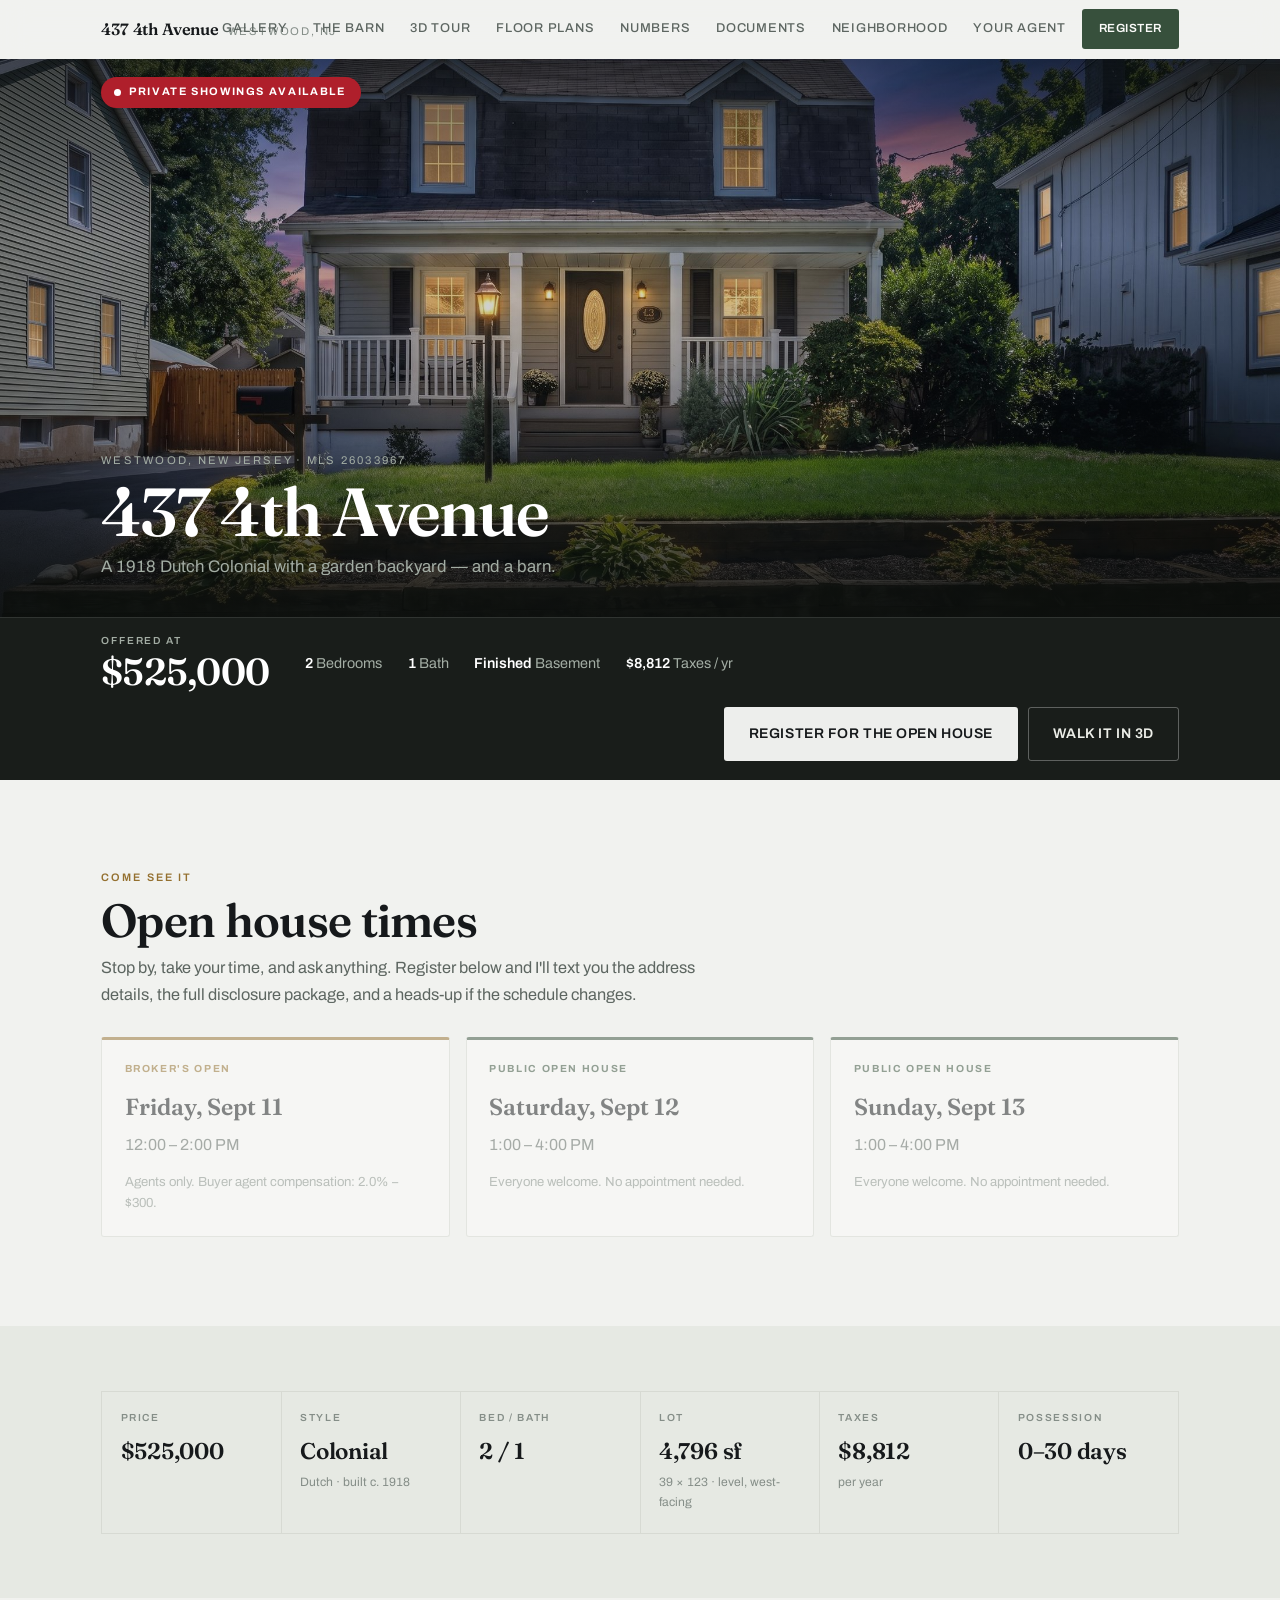
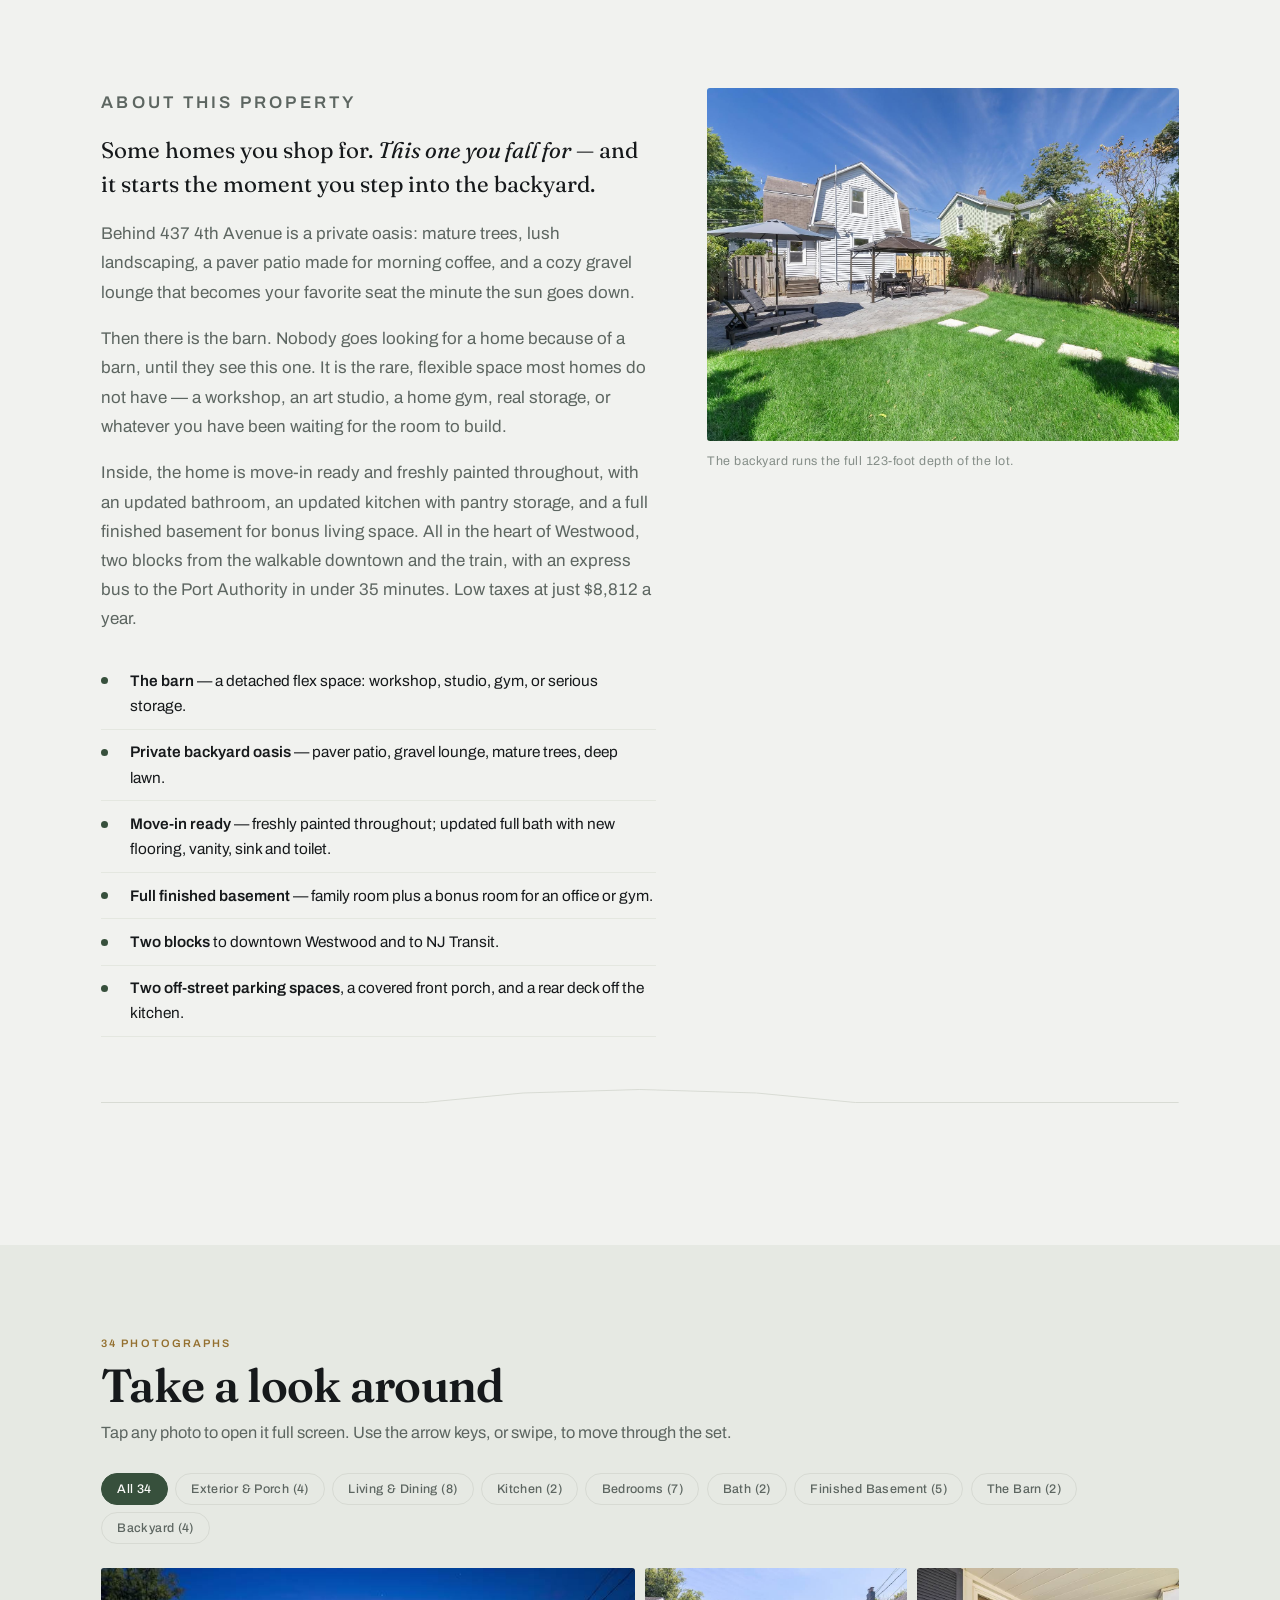
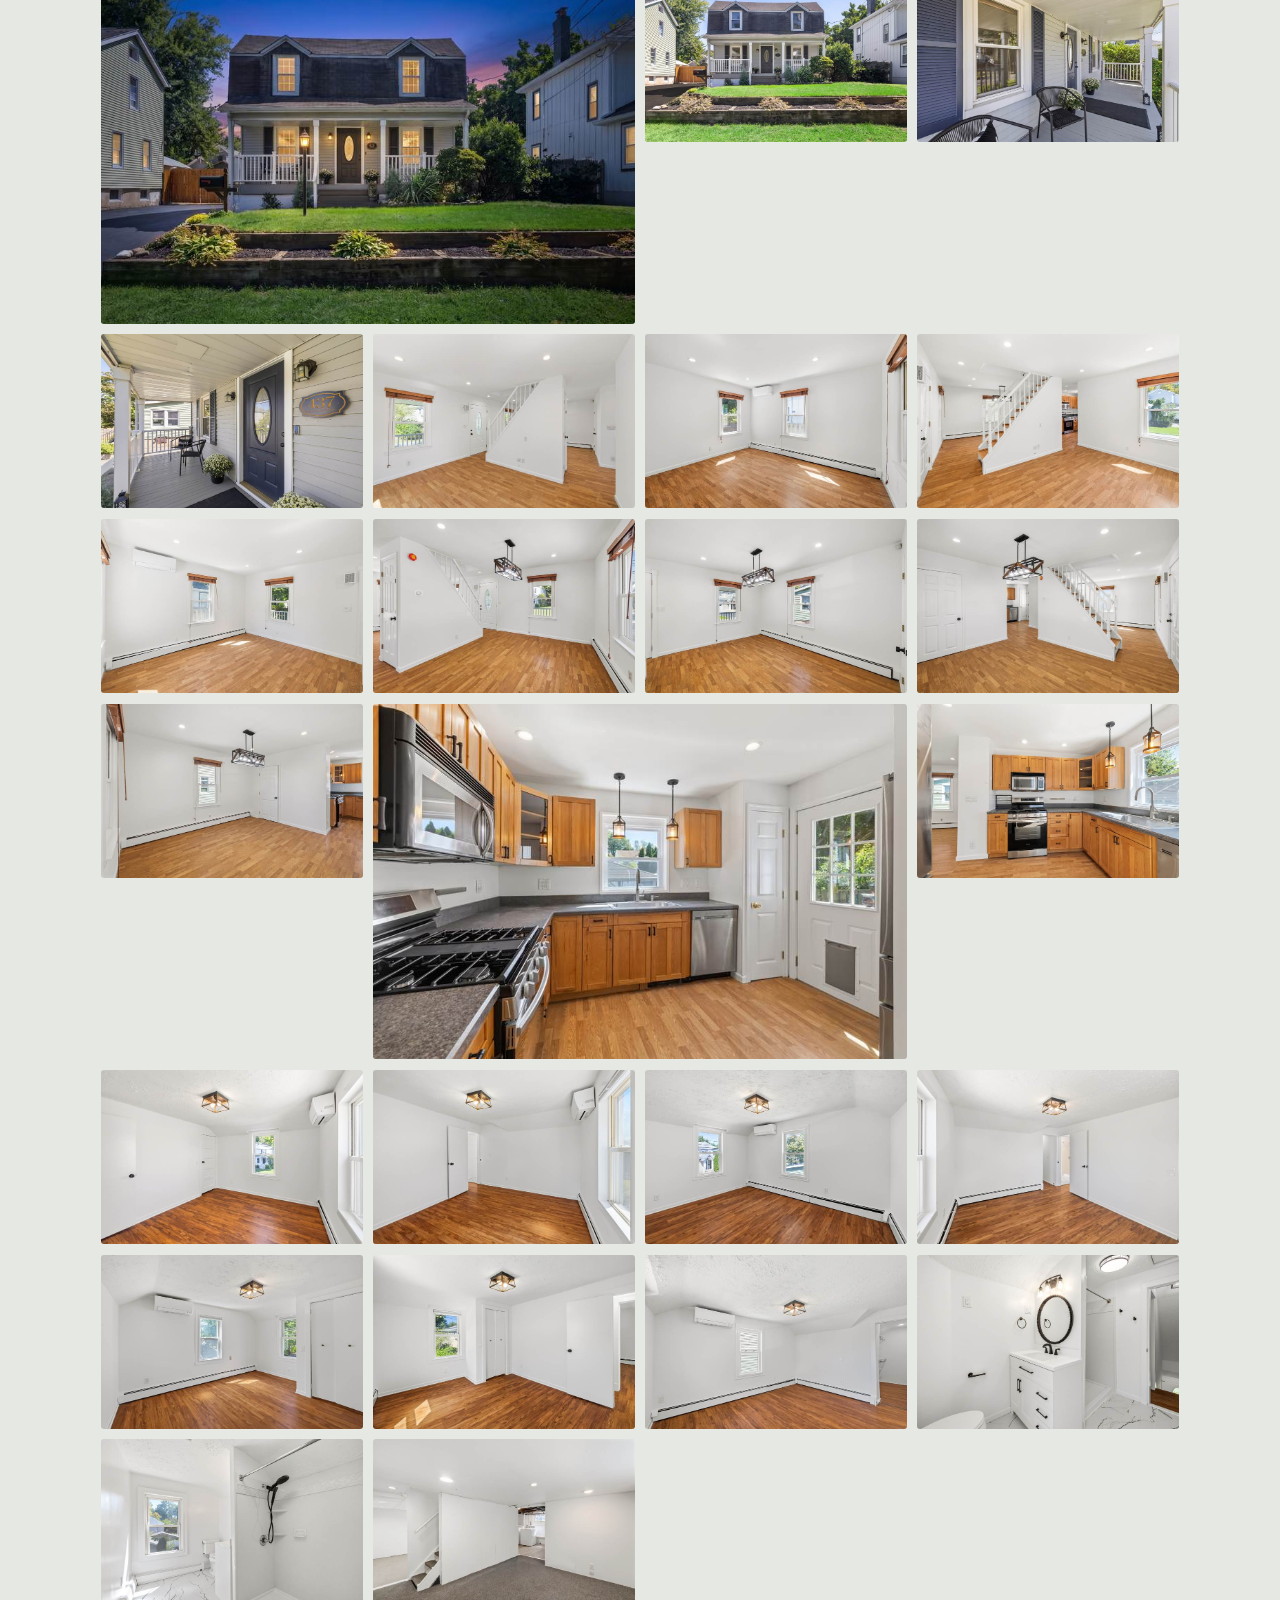
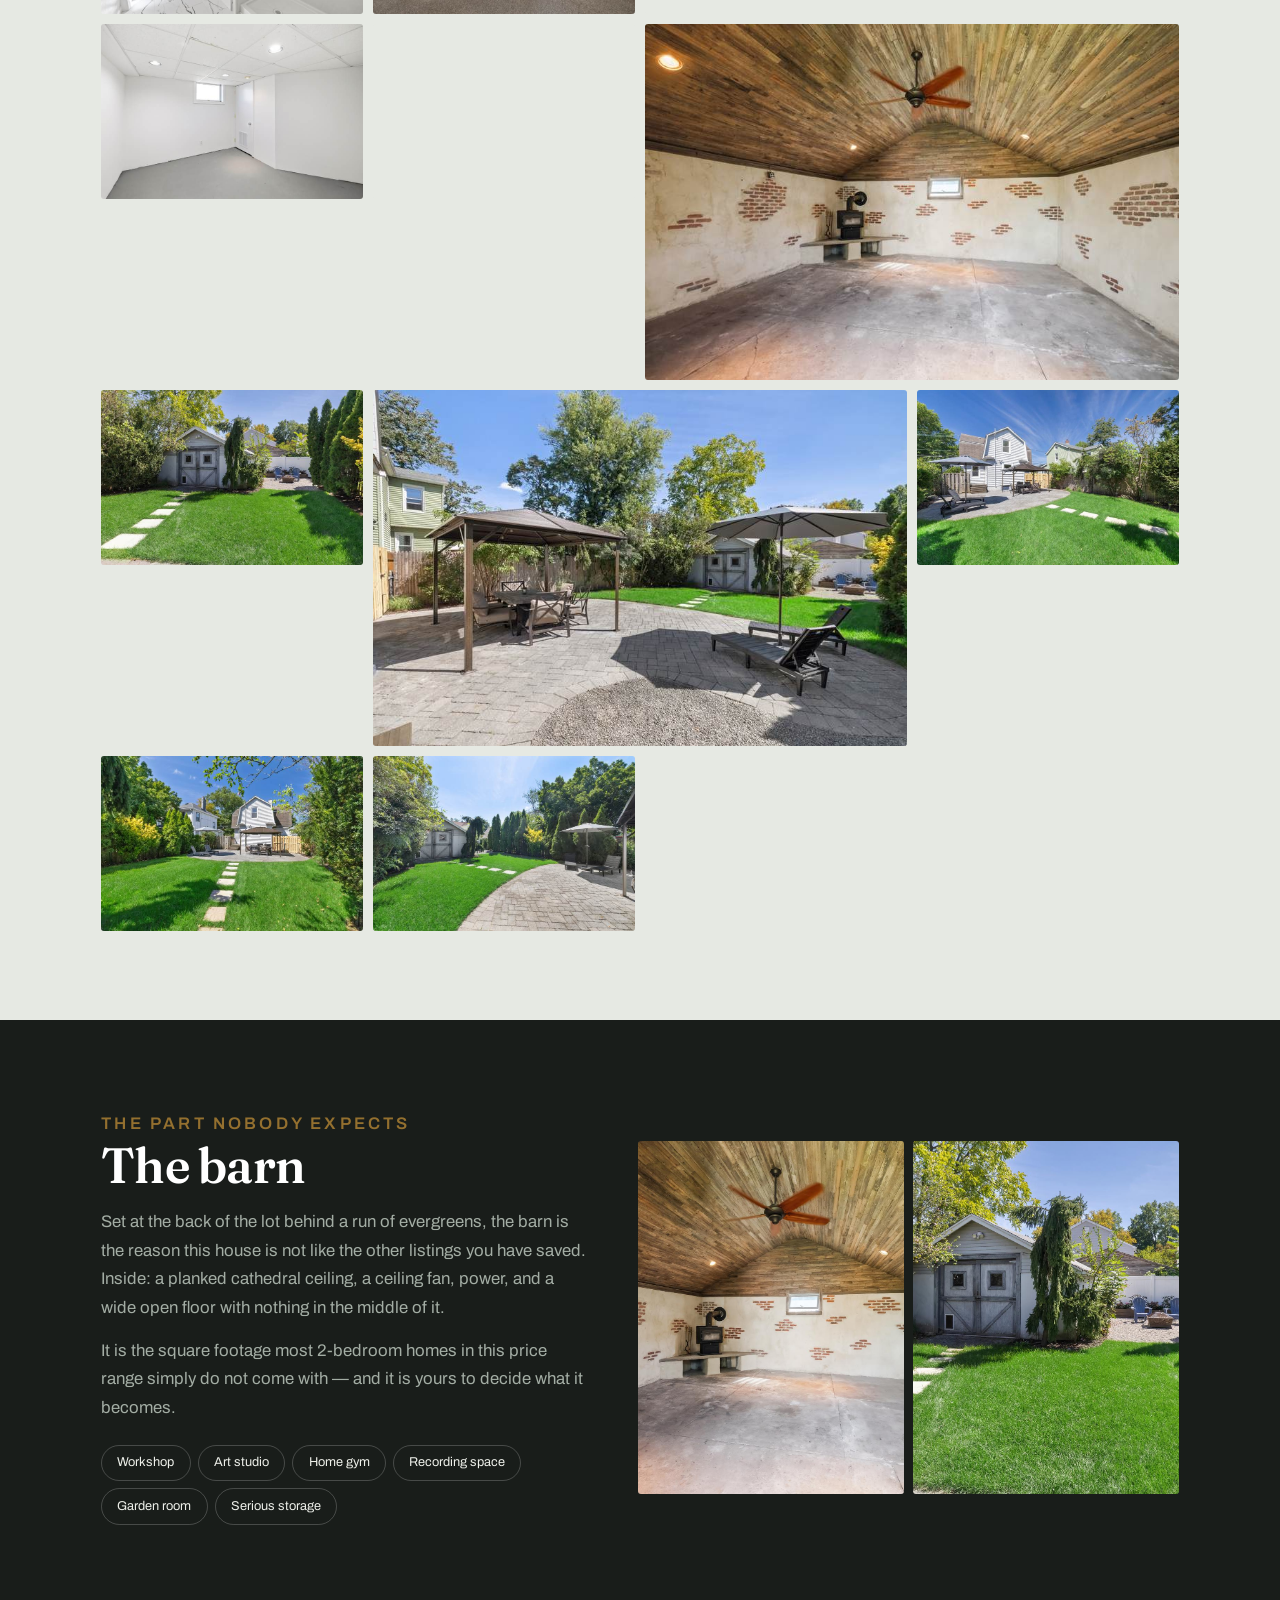
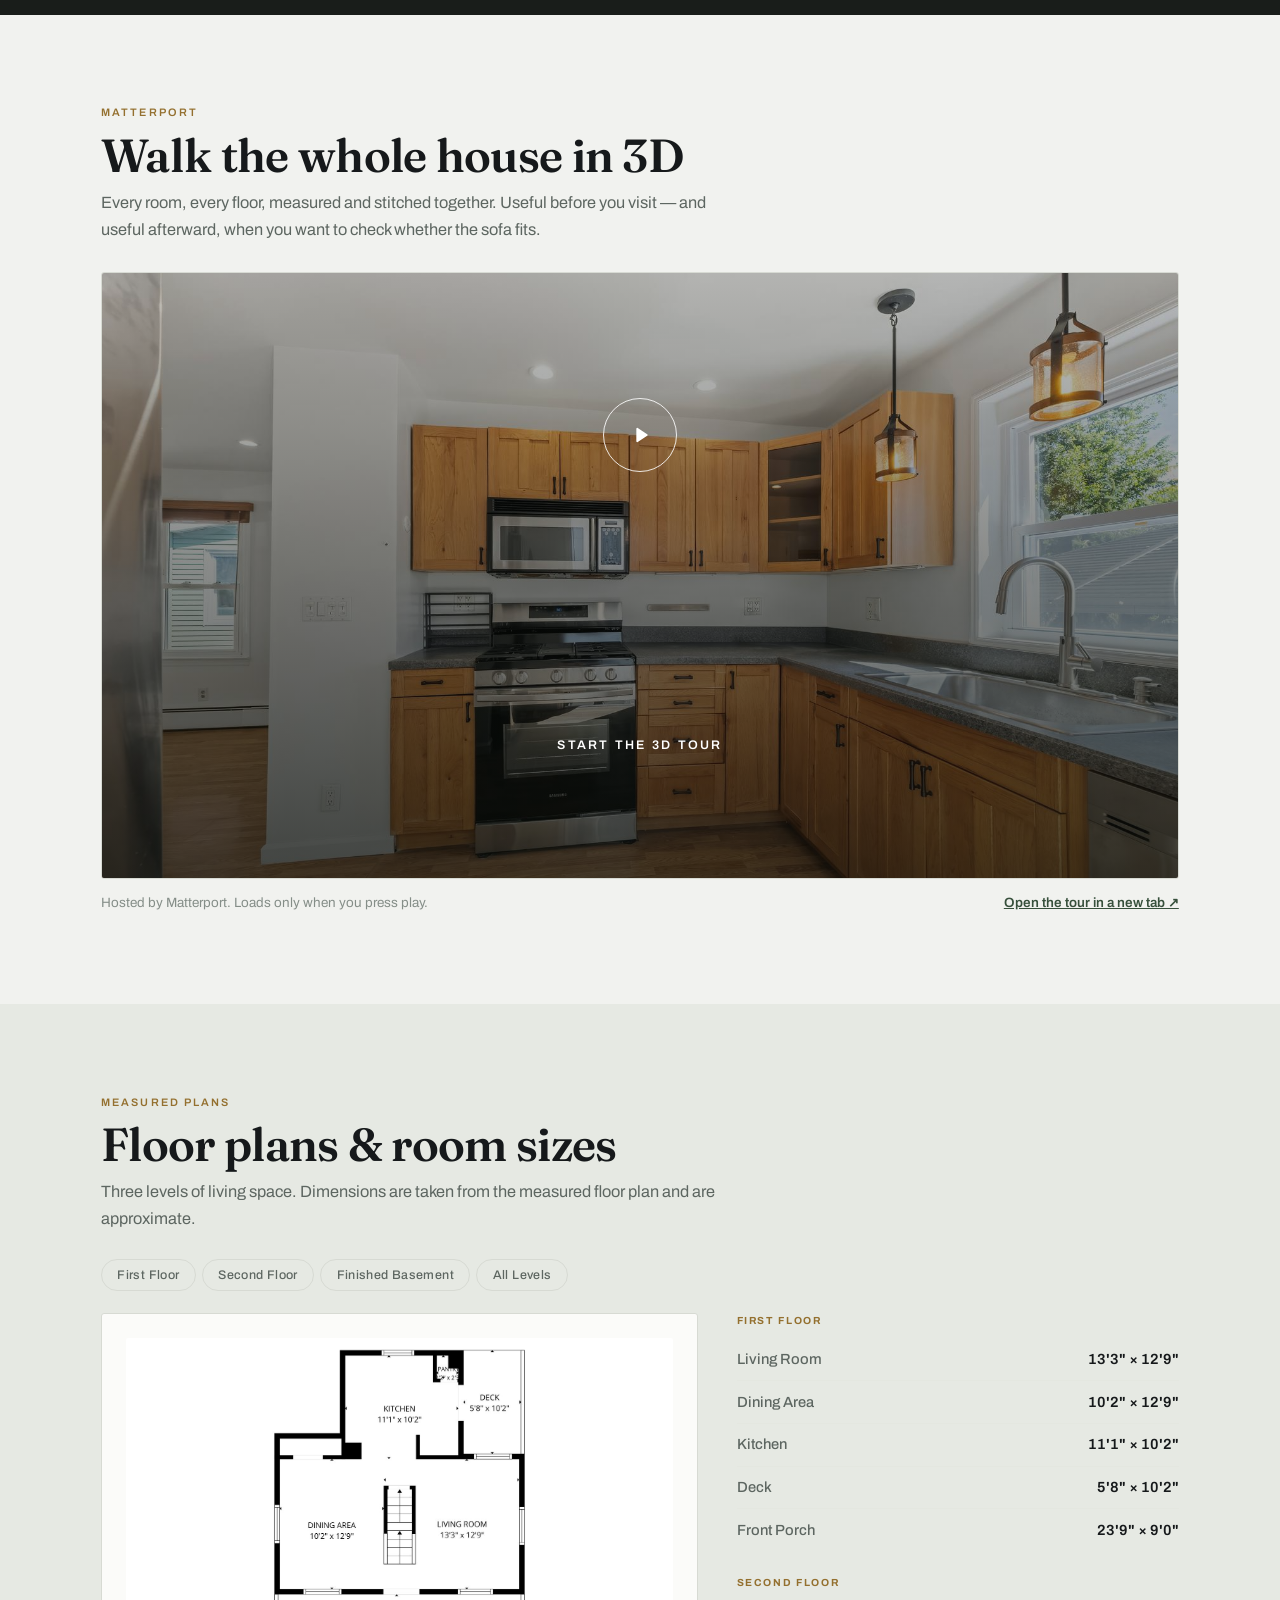
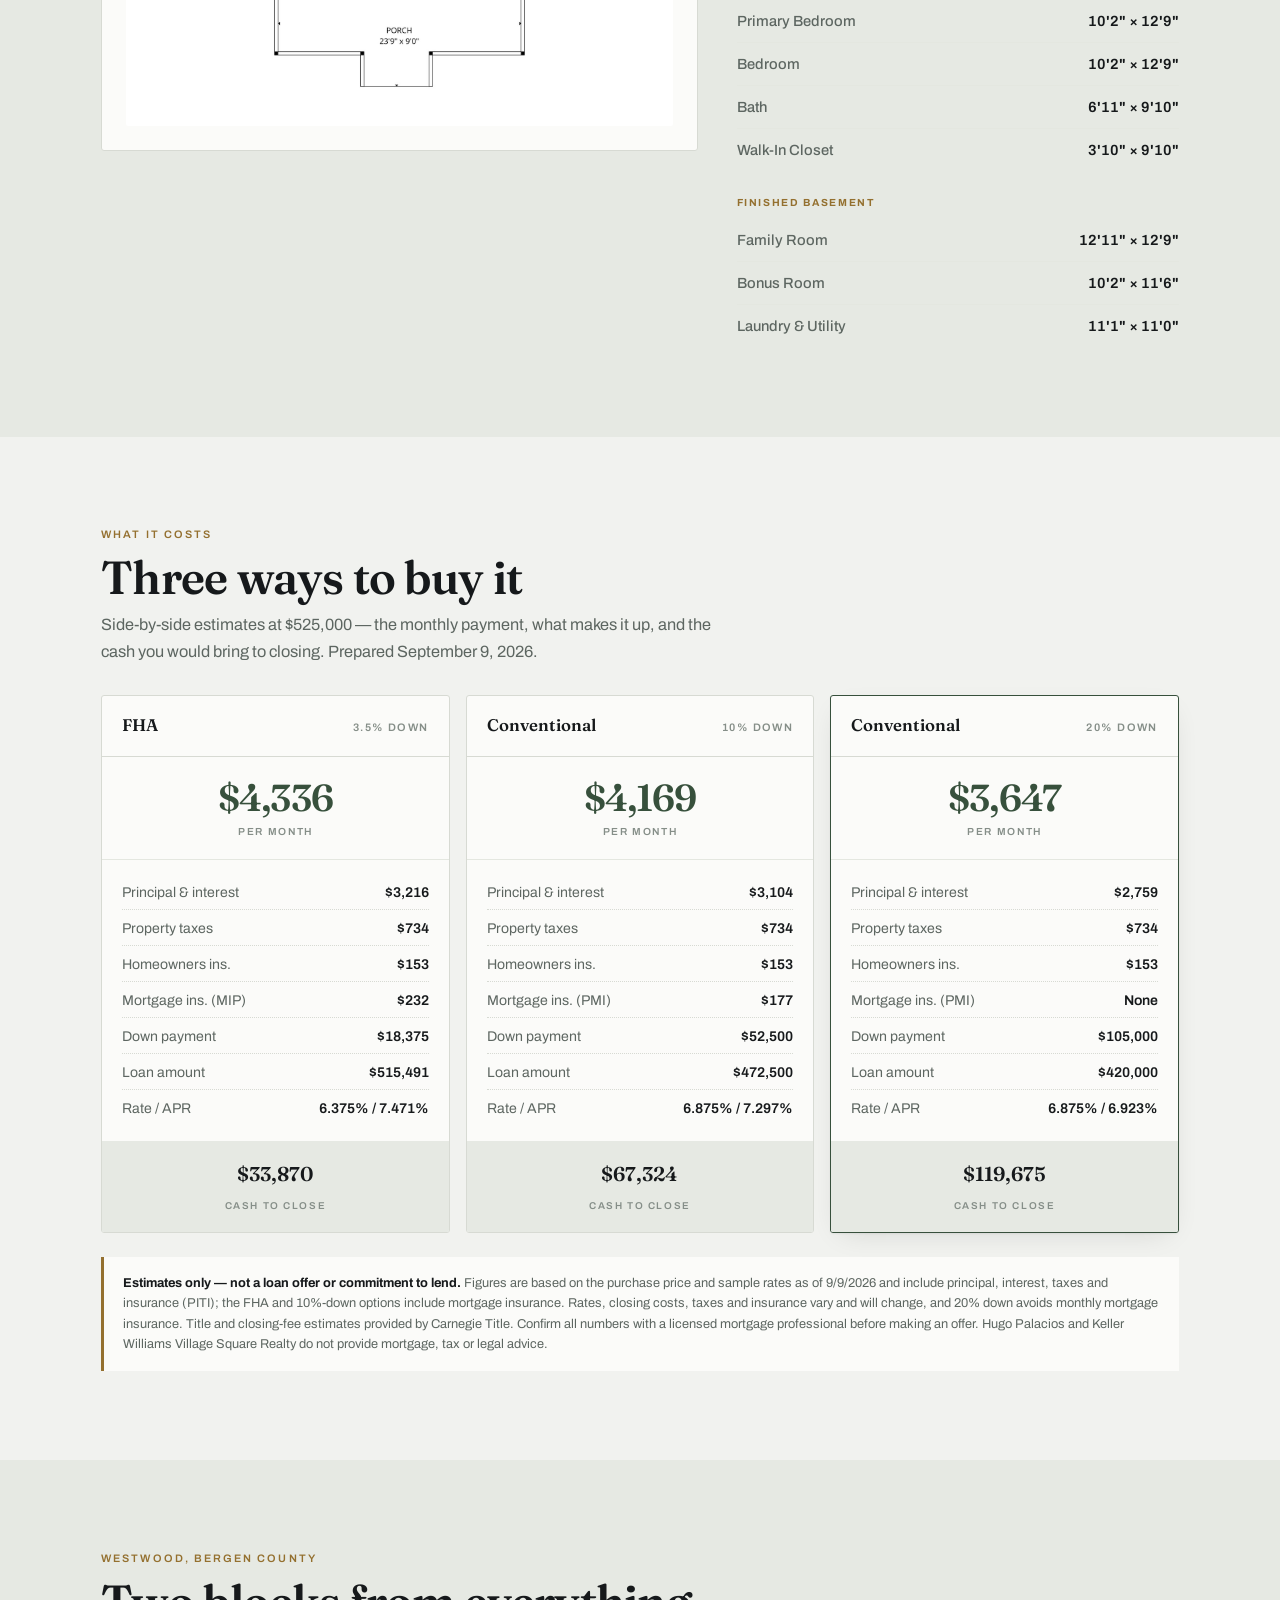
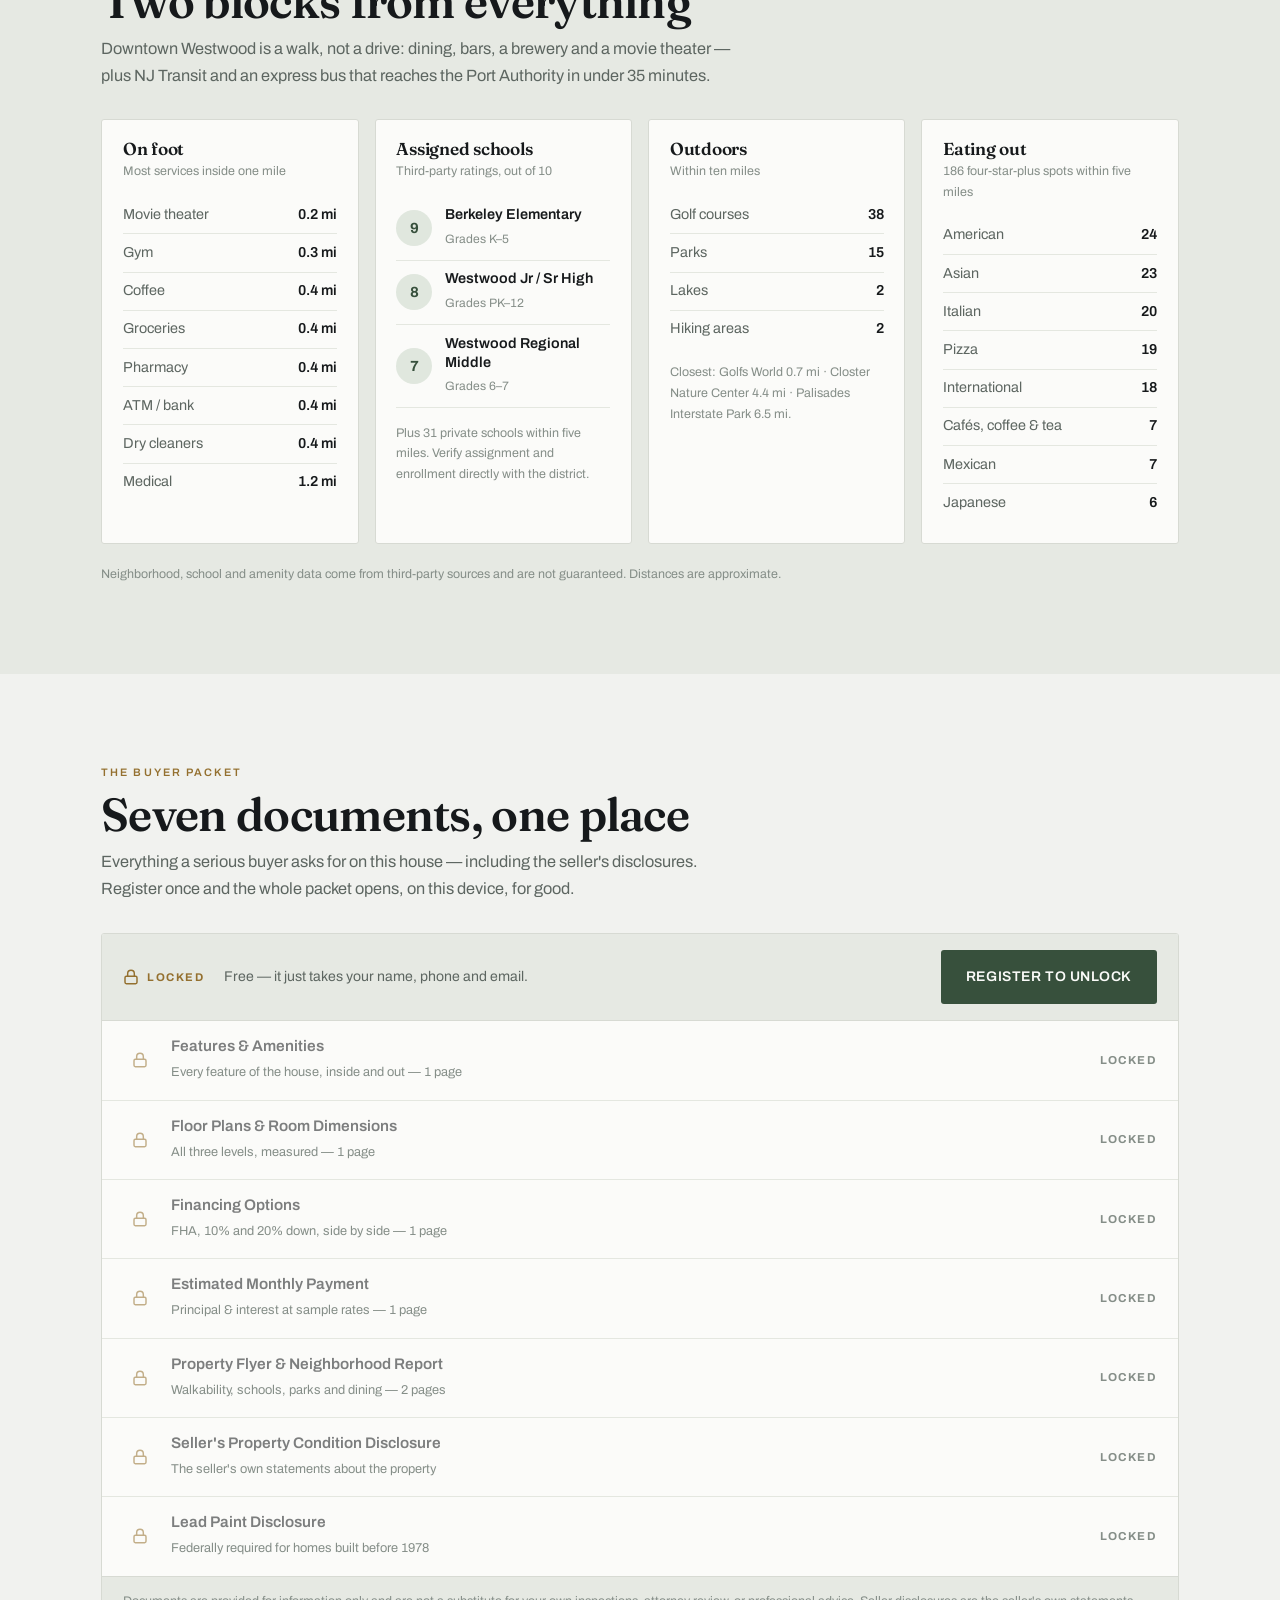
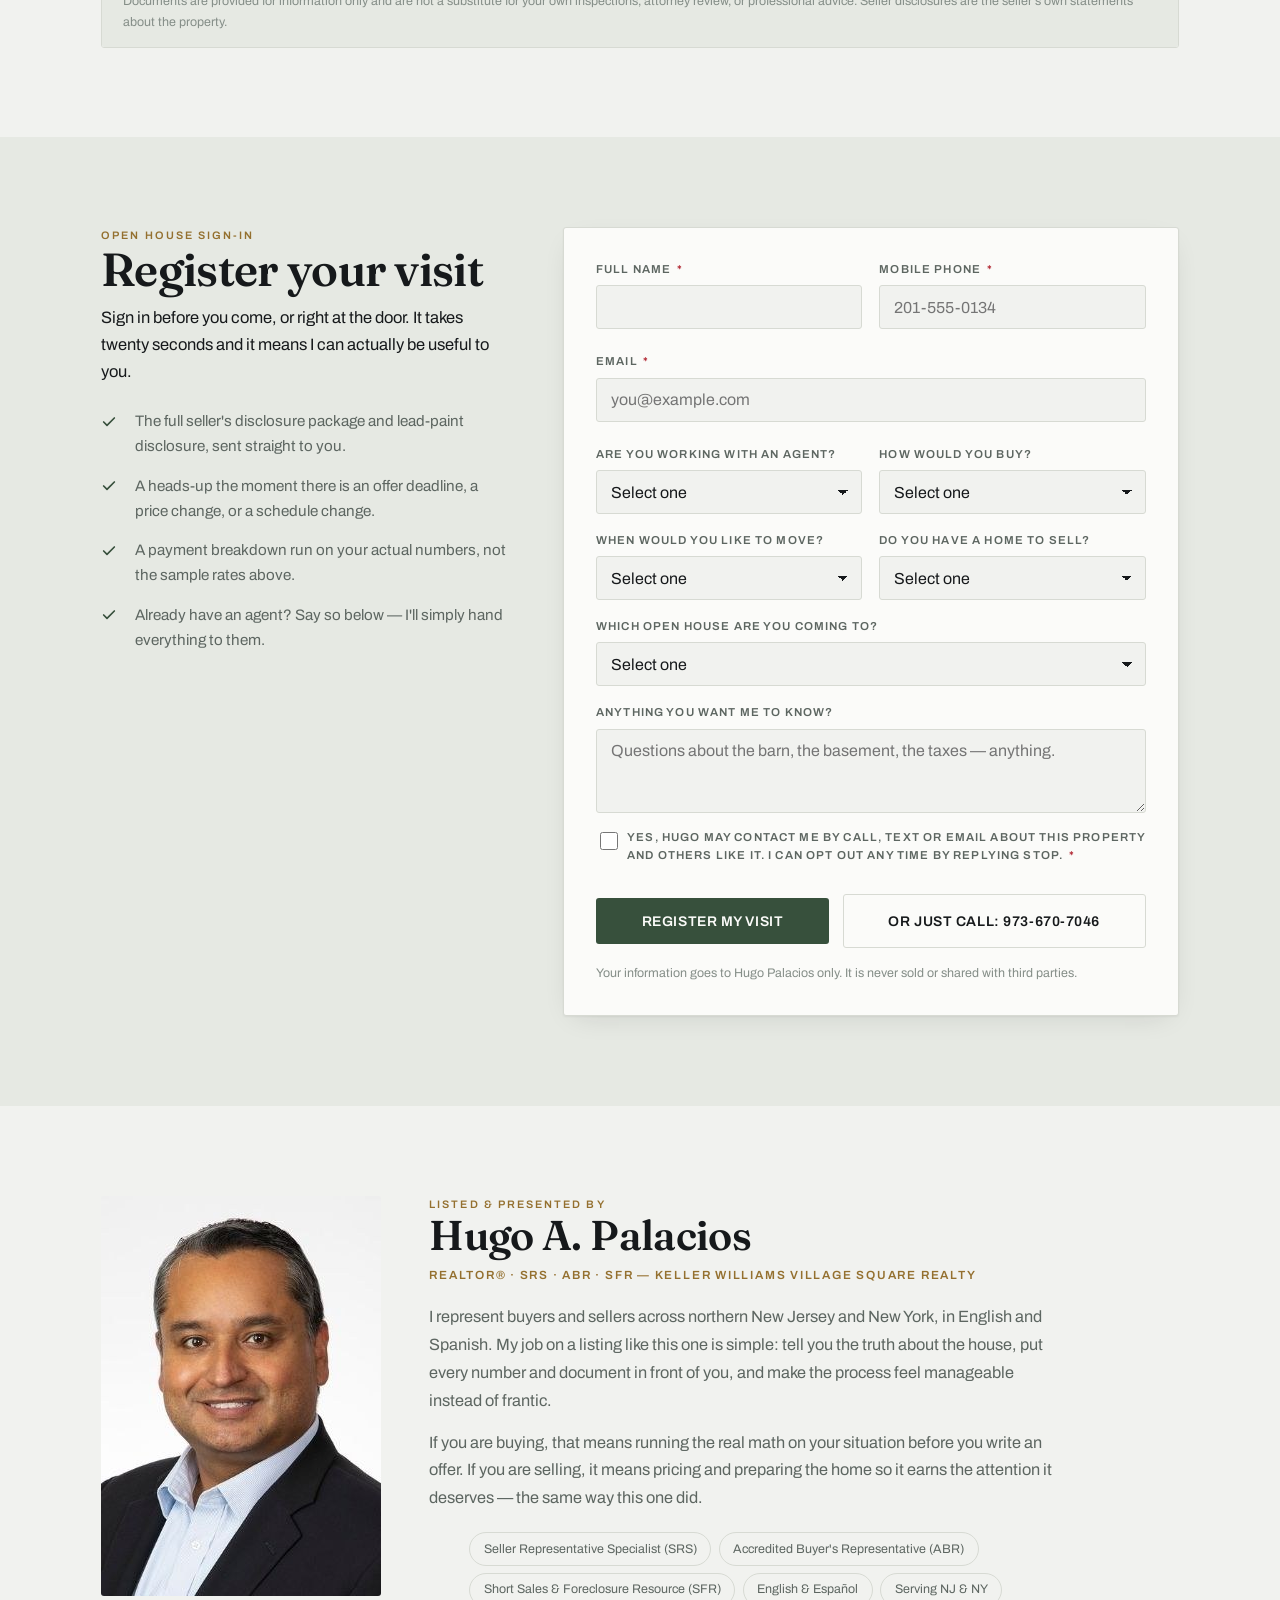
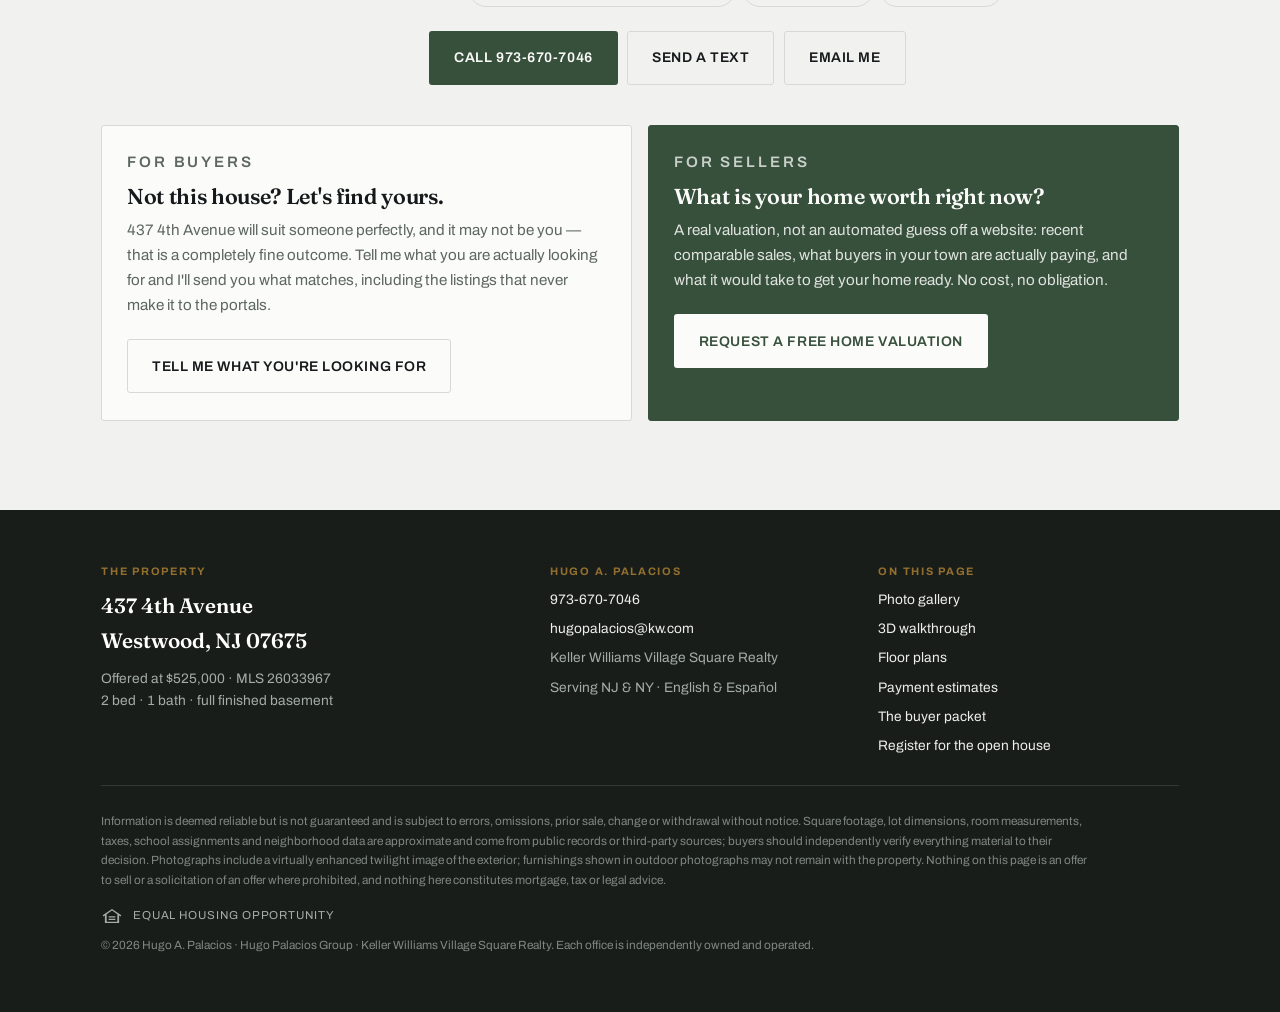
==== index.html @ 3e1a885c "437 4th Avenue, Westwood NJ — open house property site Static property site with a gated buyer packe" ====
<!doctype html>
<html lang="en">
<head>
<meta charset="utf-8">
<meta name="viewport" content="width=device-width, initial-scale=1">
<title>The Barn on 4th</title>
<meta name="description" content="437 4th Avenue, Westwood, New Jersey. A move-in-ready 1918 Dutch Colonial with a private garden backyard and a rare detached barn, two blocks from downtown and the train. Offered at $525,000. Open house Sat 9/12 &amp; Sun 9/13, 1–4 PM.">
<meta property="og:title" content="437 4th Avenue · Westwood, NJ">
<meta property="og:description" content="A 1918 Dutch Colonial with a private garden backyard and a rare detached barn. $525,000. Open house Saturday &amp; Sunday, 1–4 PM.">
<meta property="og:type" content="website">
<meta property="og:image" content="img/hero.jpg">
<meta name="theme-color" content="#191D1A">
<link rel="preconnect" href="https://fonts.googleapis.com">
<link rel="preconnect" href="https://fonts.gstatic.com" crossorigin>
<link rel="stylesheet" href="https://fonts.googleapis.com/css2?family=Archivo:wght@400;500;600;700&family=Fraunces:ital,opsz,wght@0,9..144,400;0,9..144,600;0,9..144,700;1,9..144,400&display=swap">
<link rel="stylesheet" href="styles.css">
</head>
<body>

<!-- ===================================================== top bar ===== -->
<header class="topbar" id="topbar">
  <div class="wrap topbar-inner">
    <a class="brandmark" href="#top">
      <b>437 4th Avenue</b>
      <span>Westwood, NJ</span>
    </a>
    <nav class="navlinks" aria-label="Sections">
      <a href="#gallery">Gallery</a>
      <a href="#barn">The&nbsp;Barn</a>
      <a href="#tour">3D&nbsp;Tour</a>
      <a href="#plans">Floor&nbsp;Plans</a>
      <a href="#numbers">Numbers</a>
      <a href="#documents">Documents</a>
      <a href="#neighborhood">Neighborhood</a>
      <a href="#hugo">Your&nbsp;Agent</a>
    </nav>
    <a class="btn btn-primary" href="#register">Register</a>
  </div>
</header>

<!-- ======================================================== hero ===== -->
<section class="hero" id="top">
  <div class="hero-media">
    <img src="img/hero.jpg" alt="437 4th Avenue at dusk: a white Dutch Colonial with a charcoal gambrel roof, lit windows and a covered front porch." fetchpriority="high" width="2200" height="1467">
    <div class="hero-badge">
      <div class="wrap"><span class="pill-live" id="ohPill">Open House This Weekend</span></div>
    </div>
    <div class="hero-copy">
      <div class="wrap">
        <p class="kicker">Westwood, New Jersey · MLS 26033967</p>
        <h1>437 4th Avenue</h1>
        <p class="sub">A 1918 Dutch Colonial with a garden backyard — and a barn.</p>
      </div>
    </div>
  </div>
  <div class="hero-rail">
    <div class="wrap hero-rail-inner">
      <p class="hero-price"><small>Offered at</small>$525,000</p>
      <div class="hero-facts">
        <span><b>2</b> Bedrooms</span>
        <span><b>1</b> Bath</span>
        <span><b>Finished</b> Basement</span>
        <span><b>$8,812</b> Taxes / yr</span>
      </div>
      <div class="hero-cta">
        <a class="btn btn-onphoto" href="#register">Register for the Open House</a>
        <a class="btn btn-ghost" style="color:#EDEFE9;border-color:rgba(255,255,255,.3)" href="#tour">Walk it in 3D</a>
      </div>
    </div>
  </div>
</section>

<!-- ================================================= open house ===== -->
<section id="openhouse">
  <div class="wrap">
    <div class="section-head">
      <p class="eyebrow">Come see it</p>
      <h2>Open house times</h2>
      <p class="lede">Stop by, take your time, and ask anything. Register below and I'll text you the address details, the full disclosure package, and a heads-up if the schedule changes.</p>
    </div>

    <div class="oh-grid" id="ohGrid">
      <div class="oh-card is-broker" data-end="2026-09-11T14:00:00">
        <span class="tag">Broker's Open</span>
        <span class="day">Friday, Sept 11</span>
        <span class="time">12:00 – 2:00 PM</span>
        <span class="note">Agents only. Buyer agent compensation: 2.0% − $300.</span>
      </div>
      <div class="oh-card" data-end="2026-09-12T16:00:00">
        <span class="tag">Public Open House</span>
        <span class="day">Saturday, Sept 12</span>
        <span class="time">1:00 – 4:00 PM</span>
        <span class="note">Everyone welcome. No appointment needed.</span>
      </div>
      <div class="oh-card" data-end="2026-09-13T16:00:00">
        <span class="tag">Public Open House</span>
        <span class="day">Sunday, Sept 13</span>
        <span class="time">1:00 – 4:00 PM</span>
        <span class="note">Everyone welcome. No appointment needed.</span>
      </div>
    </div>
  </div>
</section>

<!-- ======================================================= stats ===== -->
<section class="band-alt" style="padding-block:0">
  <div class="wrap" style="padding-block:clamp(2rem,4vw,3rem)">
    <dl class="stats">
      <div class="stat"><dt>Price</dt><dd>$525,000</dd></div>
      <div class="stat"><dt>Style</dt><dd>Colonial<small>Dutch · built c. 1918</small></dd></div>
      <div class="stat"><dt>Bed / Bath</dt><dd>2 / 1</dd></div>
      <div class="stat"><dt>Lot</dt><dd>4,796 sf<small>39 × 123 · level, west-facing</small></dd></div>
      <div class="stat"><dt>Taxes</dt><dd>$8,812<small>per year</small></dd></div>
      <div class="stat"><dt>Possession</dt><dd>0–30 days</dd></div>
    </dl>
  </div>
</section>

<!-- ======================================================= story ===== -->
<section id="story">
  <div class="wrap">
    <div class="story">
      <div class="story-copy">
        <p class="eyebrow">About this property</p>
        <p class="lead">Some homes you shop for. <em>This one you fall for</em> — and it starts the moment you step into the backyard.</p>
        <p>Behind 437 4th Avenue is a private oasis: mature trees, lush landscaping, a paver patio made for morning coffee, and a cozy gravel lounge that becomes your favorite seat the minute the sun goes down.</p>
        <p>Then there is the barn. Nobody goes looking for a home because of a barn, until they see this one. It is the rare, flexible space most homes do not have — a workshop, an art studio, a home gym, real storage, or whatever you have been waiting for the room to build.</p>
        <p>Inside, the home is move-in ready and freshly painted throughout, with an updated bathroom, an updated kitchen with pantry storage, and a full finished basement for bonus living space. All in the heart of Westwood, two blocks from the walkable downtown and the train, with an express bus to the Port Authority in under 35 minutes. Low taxes at just $8,812 a year.</p>

        <ul class="hilites">
          <li><span><b>The barn</b> — a detached flex space: workshop, studio, gym, or serious storage.</span></li>
          <li><span><b>Private backyard oasis</b> — paver patio, gravel lounge, mature trees, deep lawn.</span></li>
          <li><span><b>Move-in ready</b> — freshly painted throughout; updated full bath with new flooring, vanity, sink and toilet.</span></li>
          <li><span><b>Full finished basement</b> — family room plus a bonus room for an office or gym.</span></li>
          <li><span><b>Two blocks</b> to downtown Westwood and to NJ Transit.</span></li>
          <li><span><b>Two off-street parking spaces</b>, a covered front porch, and a rear deck off the kitchen.</span></li>
        </ul>
      </div>

      <figure class="story-figure" style="margin:0">
        <img src="img/full/31.jpg" alt="The deep, level backyard: stepping stones through a green lawn leading to a paver patio with a gazebo and lounge seating." loading="lazy" width="1700" height="1133">
        <figcaption>The backyard runs the full 123-foot depth of the lot.</figcaption>
      </figure>
    </div>
    <svg class="gambrel" viewBox="0 0 1200 14" preserveAspectRatio="none" aria-hidden="true" focusable="false">
      <path d="M0 13.5 H360 L470 4 L600 .5 L730 4 L840 13.5 H1200" fill="none" stroke="currentColor" stroke-width="1"/>
    </svg>
  </div>
</section>

<!-- ===================================================== gallery ===== -->
<section class="band-alt" id="gallery">
  <div class="wrap">
    <div class="section-head">
      <p class="eyebrow">34 photographs</p>
      <h2>Take a look around</h2>
      <p class="lede">Tap any photo to open it full screen. Use the arrow keys, or swipe, to move through the set.</p>
    </div>
    <div class="gal-filters" id="galFilters" role="group" aria-label="Filter photos by room"></div>
    <div class="gal" id="gal"></div>
  </div>
</section>

<!-- ======================================================== barn ===== -->
<section class="barn" id="barn">
  <div class="wrap">
    <div class="barn-grid">
      <div>
        <p class="eyebrow">The part nobody expects</p>
        <h2>The barn</h2>
        <p style="margin-top:1rem">Set at the back of the lot behind a run of evergreens, the barn is the reason this house is not like the other listings you have saved. Inside: a planked cathedral ceiling, a ceiling fan, power, and a wide open floor with nothing in the middle of it.</p>
        <p style="margin-top:.9rem">It is the square footage most 2-bedroom homes in this price range simply do not come with — and it is yours to decide what it becomes.</p>
        <ul class="barn-uses">
          <li>Workshop</li><li>Art studio</li><li>Home gym</li><li>Recording space</li>
          <li>Garden room</li><li>Serious storage</li>
        </ul>
      </div>
      <div class="barn-figs">
        <img src="img/full/29.jpg" alt="Inside the barn: planked cathedral ceiling, ceiling fan, painted brick-pattern walls and an open concrete floor." loading="lazy" width="1700" height="1133">
        <img src="img/full/34.jpg" alt="The barn seen from the lawn, with stepping stones leading to its double doors and evergreens along the property line." loading="lazy" width="1700" height="1133">
      </div>
    </div>
  </div>
</section>

<!-- ======================================================== tour ===== -->
<section id="tour">
  <div class="wrap">
    <div class="section-head">
      <p class="eyebrow">Matterport</p>
      <h2>Walk the whole house in 3D</h2>
      <p class="lede">Every room, every floor, measured and stitched together. Useful before you visit — and useful afterward, when you want to check whether the sofa fits.</p>
    </div>

    <div class="tour-shell" id="tourShell">
      <img class="poster" src="img/full/12.jpg" alt="The kitchen, shown as the entry point to the 3D walkthrough." loading="lazy" width="1700" height="1133">
      <button class="tour-overlay" id="tourBtn" type="button">
        <span class="ring" aria-hidden="true">
          <svg width="22" height="22" viewBox="0 0 24 24" fill="currentColor"><path d="M8 5.14v13.72a1 1 0 0 0 1.54.84l10.3-6.86a1 1 0 0 0 0-1.68L9.54 4.3A1 1 0 0 0 8 5.14Z"/></svg>
        </span>
        <span class="label">Start the 3D tour</span>
      </button>
    </div>
    <div class="tour-foot">
      <span>Hosted by Matterport. Loads only when you press play.</span>
      <a href="https://my.matterport.com/show/?m=VK7uKFxX1Vh" target="_blank" rel="noopener">Open the tour in a new tab ↗</a>
    </div>
  </div>
</section>

<!-- ======================================================= plans ===== -->
<section class="band-alt" id="plans">
  <div class="wrap">
    <div class="section-head">
      <p class="eyebrow">Measured plans</p>
      <h2>Floor plans &amp; room sizes</h2>
      <p class="lede">Three levels of living space. Dimensions are taken from the measured floor plan and are approximate.</p>
    </div>

    <div class="plan-tabs" id="planTabs" role="tablist" aria-label="Floor plans">
      <button class="chip" role="tab" aria-selected="true" aria-controls="planPanel" data-plan="first">First Floor</button>
      <button class="chip" role="tab" aria-selected="false" aria-controls="planPanel" data-plan="second">Second Floor</button>
      <button class="chip" role="tab" aria-selected="false" aria-controls="planPanel" data-plan="basement">Finished Basement</button>
      <button class="chip" role="tab" aria-selected="false" aria-controls="planPanel" data-plan="all">All Levels</button>
    </div>

    <div class="plan-body">
      <div class="plan-view" id="planPanel" role="tabpanel">
        <img id="planImg" src="img/plan/first.jpg" alt="First floor plan: porch, living room, dining area, kitchen with pantry, and rear deck." width="1500" height="1065">
      </div>

      <div>
        <div class="dim-group">
          <table class="dims">
            <caption>First Floor</caption>
            <tbody>
              <tr><th scope="row">Living Room</th><td>13'3" × 12'9"</td></tr>
              <tr><th scope="row">Dining Area</th><td>10'2" × 12'9"</td></tr>
              <tr><th scope="row">Kitchen</th><td>11'1" × 10'2"</td></tr>
              <tr><th scope="row">Deck</th><td>5'8" × 10'2"</td></tr>
              <tr><th scope="row">Front Porch</th><td>23'9" × 9'0"</td></tr>
            </tbody>
          </table>
        </div>
        <div class="dim-group">
          <table class="dims">
            <caption>Second Floor</caption>
            <tbody>
              <tr><th scope="row">Primary Bedroom</th><td>10'2" × 12'9"</td></tr>
              <tr><th scope="row">Bedroom</th><td>10'2" × 12'9"</td></tr>
              <tr><th scope="row">Bath</th><td>6'11" × 9'10"</td></tr>
              <tr><th scope="row">Walk-In Closet</th><td>3'10" × 9'10"</td></tr>
            </tbody>
          </table>
        </div>
        <div class="dim-group">
          <table class="dims">
            <caption>Finished Basement</caption>
            <tbody>
              <tr><th scope="row">Family Room</th><td>12'11" × 12'9"</td></tr>
              <tr><th scope="row">Bonus Room</th><td>10'2" × 11'6"</td></tr>
              <tr><th scope="row">Laundry &amp; Utility</th><td>11'1" × 11'0"</td></tr>
            </tbody>
          </table>
        </div>
      </div>
    </div>
  </div>
</section>

<!-- ===================================================== numbers ===== -->
<section id="numbers">
  <div class="wrap">
    <div class="section-head">
      <p class="eyebrow">What it costs</p>
      <h2>Three ways to buy it</h2>
      <p class="lede">Side-by-side estimates at $525,000 — the monthly payment, what makes it up, and the cash you would bring to closing. Prepared September 9, 2026.</p>
    </div>

    <div class="fin-grid">
      <div class="fin">
        <div class="fin-head"><b>FHA</b><span>3.5% down</span></div>
        <div class="fin-pay"><b>$4,336</b><span>per month</span></div>
        <dl>
          <div><dt>Principal &amp; interest</dt><dd>$3,216</dd></div>
          <div><dt>Property taxes</dt><dd>$734</dd></div>
          <div><dt>Homeowners ins.</dt><dd>$153</dd></div>
          <div><dt>Mortgage ins. (MIP)</dt><dd>$232</dd></div>
          <div><dt>Down payment</dt><dd>$18,375</dd></div>
          <div><dt>Loan amount</dt><dd>$515,491</dd></div>
          <div><dt>Rate / APR</dt><dd>6.375% / 7.471%</dd></div>
        </dl>
        <div class="fin-foot"><b>$33,870</b><span>Cash to close</span></div>
      </div>

      <div class="fin">
        <div class="fin-head"><b>Conventional</b><span>10% down</span></div>
        <div class="fin-pay"><b>$4,169</b><span>per month</span></div>
        <dl>
          <div><dt>Principal &amp; interest</dt><dd>$3,104</dd></div>
          <div><dt>Property taxes</dt><dd>$734</dd></div>
          <div><dt>Homeowners ins.</dt><dd>$153</dd></div>
          <div><dt>Mortgage ins. (PMI)</dt><dd>$177</dd></div>
          <div><dt>Down payment</dt><dd>$52,500</dd></div>
          <div><dt>Loan amount</dt><dd>$472,500</dd></div>
          <div><dt>Rate / APR</dt><dd>6.875% / 7.297%</dd></div>
        </dl>
        <div class="fin-foot"><b>$67,324</b><span>Cash to close</span></div>
      </div>

      <div class="fin is-best">
        <div class="fin-head"><b>Conventional</b><span>20% down</span></div>
        <div class="fin-pay"><b>$3,647</b><span>per month</span></div>
        <dl>
          <div><dt>Principal &amp; interest</dt><dd>$2,759</dd></div>
          <div><dt>Property taxes</dt><dd>$734</dd></div>
          <div><dt>Homeowners ins.</dt><dd>$153</dd></div>
          <div><dt>Mortgage ins. (PMI)</dt><dd>None</dd></div>
          <div><dt>Down payment</dt><dd>$105,000</dd></div>
          <div><dt>Loan amount</dt><dd>$420,000</dd></div>
          <div><dt>Rate / APR</dt><dd>6.875% / 6.923%</dd></div>
        </dl>
        <div class="fin-foot"><b>$119,675</b><span>Cash to close</span></div>
      </div>
    </div>

    <div class="disclaimer">
      <b>Estimates only — not a loan offer or commitment to lend.</b> Figures are based on the purchase price and sample rates as of 9/9/2026 and include principal, interest, taxes and insurance (PITI); the FHA and 10%-down options include mortgage insurance. Rates, closing costs, taxes and insurance vary and will change, and 20% down avoids monthly mortgage insurance. Title and closing-fee estimates provided by Carnegie Title. Confirm all numbers with a licensed mortgage professional before making an offer. Hugo Palacios and Keller Williams Village Square Realty do not provide mortgage, tax or legal advice.
    </div>
  </div>
</section>

<!-- ================================================ neighborhood ===== -->
<section class="band-alt" id="neighborhood">
  <div class="wrap">
    <div class="section-head">
      <p class="eyebrow">Westwood, Bergen County</p>
      <h2>Two blocks from everything</h2>
      <p class="lede">Downtown Westwood is a walk, not a drive: dining, bars, a brewery and a movie theater — plus NJ Transit and an express bus that reaches the Port Authority in under 35 minutes.</p>
    </div>

    <div class="hood">
      <div class="hood-panel">
        <h3>On foot</h3>
        <p class="sub">Most services inside one mile</p>
        <ul class="walk">
          <li><span>Movie theater</span><b>0.2 mi</b></li>
          <li><span>Gym</span><b>0.3 mi</b></li>
          <li><span>Coffee</span><b>0.4 mi</b></li>
          <li><span>Groceries</span><b>0.4 mi</b></li>
          <li><span>Pharmacy</span><b>0.4 mi</b></li>
          <li><span>ATM / bank</span><b>0.4 mi</b></li>
          <li><span>Dry cleaners</span><b>0.4 mi</b></li>
          <li><span>Medical</span><b>1.2 mi</b></li>
        </ul>
      </div>

      <div class="hood-panel">
        <h3>Assigned schools</h3>
        <p class="sub">Third-party ratings, out of 10</p>
        <div class="school"><span class="score">9</span><span class="who"><b>Berkeley Elementary</b><span>Grades K–5</span></span></div>
        <div class="school"><span class="score">8</span><span class="who"><b>Westwood Jr / Sr High</b><span>Grades PK–12</span></span></div>
        <div class="school"><span class="score">7</span><span class="who"><b>Westwood Regional Middle</b><span>Grades 6–7</span></span></div>
        <p class="sub" style="margin:.9rem 0 0">Plus 31 private schools within five miles. Verify assignment and enrollment directly with the district.</p>
      </div>

      <div class="hood-panel">
        <h3>Outdoors</h3>
        <p class="sub">Within ten miles</p>
        <ul class="walk">
          <li><span>Golf courses</span><b>38</b></li>
          <li><span>Parks</span><b>15</b></li>
          <li><span>Lakes</span><b>2</b></li>
          <li><span>Hiking areas</span><b>2</b></li>
        </ul>
        <p class="sub" style="margin:.9rem 0 0">Closest: Golfs World 0.7 mi · Closter Nature Center 4.4 mi · Palisades Interstate Park 6.5 mi.</p>
      </div>

      <div class="hood-panel">
        <h3>Eating out</h3>
        <p class="sub">186 four-star-plus spots within five miles</p>
        <ul class="walk">
          <li><span>American</span><b>24</b></li>
          <li><span>Asian</span><b>23</b></li>
          <li><span>Italian</span><b>20</b></li>
          <li><span>Pizza</span><b>19</b></li>
          <li><span>International</span><b>18</b></li>
          <li><span>Cafés, coffee &amp; tea</span><b>7</b></li>
          <li><span>Mexican</span><b>7</b></li>
          <li><span>Japanese</span><b>6</b></li>
        </ul>
      </div>
    </div>

    <p class="form-note" style="margin-top:1.25rem">Neighborhood, school and amenity data come from third-party sources and are not guaranteed. Distances are approximate.</p>
  </div>
</section>

<!-- ====================================================== packet ===== -->
<section id="documents">
  <div class="wrap">
    <div class="section-head">
      <p class="eyebrow">The buyer packet</p>
      <h2>Seven documents, one place</h2>
      <p class="lede">Everything a serious buyer asks for on this house — including the seller's disclosures. Register once and the whole packet opens, on this device, for good.</p>
    </div>

    <div class="packet-shell is-locked" id="packet">
      <div class="packet-bar">
        <span class="state locked" id="packetState">
          <svg width="14" height="14" viewBox="0 0 24 24" fill="none" stroke="currentColor" stroke-width="2.4" stroke-linecap="round" stroke-linejoin="round"><rect x="3" y="11" width="18" height="11" rx="2"/><path d="M7 11V7a5 5 0 0 1 10 0v4"/></svg>
          <span id="packetStateText">Locked</span>
        </span>
        <span class="why" id="packetWhy">Free — it just takes your name, phone and email.</span>
        <a class="btn btn-primary" href="#register" id="packetCta">Register to unlock</a>
      </div>

      <ul class="docs" id="docs"></ul>

      <p class="packet-foot">Documents are provided for information only and are not a substitute for your own inspections, attorney review, or professional advice. Seller disclosures are the seller's own statements about the property.</p>
    </div>
  </div>
</section>

<!-- ==================================================== register ===== -->
<section class="register" id="register">
  <div class="wrap">
    <div class="reg-grid">
      <div>
        <p class="eyebrow">Open house sign-in</p>
        <h2 style="font-size:clamp(1.85rem,4.2vw,2.9rem)">Register your visit</h2>
        <p class="lede" style="margin-top:.55rem">Sign in before you come, or right at the door. It takes twenty seconds and it means I can actually be useful to you.</p>
        <ul class="reg-why">
          <li>
            <svg width="16" height="16" viewBox="0 0 24 24" fill="none" stroke="currentColor" stroke-width="2.5" stroke-linecap="round" stroke-linejoin="round"><polyline points="20 6 9 17 4 12"/></svg>
            <span>The full seller's disclosure package and lead-paint disclosure, sent straight to you.</span>
          </li>
          <li>
            <svg width="16" height="16" viewBox="0 0 24 24" fill="none" stroke="currentColor" stroke-width="2.5" stroke-linecap="round" stroke-linejoin="round"><polyline points="20 6 9 17 4 12"/></svg>
            <span>A heads-up the moment there is an offer deadline, a price change, or a schedule change.</span>
          </li>
          <li>
            <svg width="16" height="16" viewBox="0 0 24 24" fill="none" stroke="currentColor" stroke-width="2.5" stroke-linecap="round" stroke-linejoin="round"><polyline points="20 6 9 17 4 12"/></svg>
            <span>A payment breakdown run on your actual numbers, not the sample rates above.</span>
          </li>
          <li>
            <svg width="16" height="16" viewBox="0 0 24 24" fill="none" stroke="currentColor" stroke-width="2.5" stroke-linecap="round" stroke-linejoin="round"><polyline points="20 6 9 17 4 12"/></svg>
            <span>Already have an agent? Say so below — I'll simply hand everything to them.</span>
          </li>
        </ul>
      </div>

      <div>
        <form class="reg" id="regForm" novalidate>
          <div class="fields">
            <div class="field">
              <label for="f-name">Full name <span class="req" aria-hidden="true">*</span></label>
              <input id="f-name" name="name" type="text" autocomplete="name" required>
              <span class="err" data-err="name"></span>
            </div>
            <div class="field">
              <label for="f-phone">Mobile phone <span class="req" aria-hidden="true">*</span></label>
              <input id="f-phone" name="phone" type="tel" autocomplete="tel" inputmode="tel" placeholder="201-555-0134" required>
              <span class="err" data-err="phone"></span>
            </div>
            <div class="field full">
              <label for="f-email">Email <span class="req" aria-hidden="true">*</span></label>
              <input id="f-email" name="email" type="email" autocomplete="email" inputmode="email" placeholder="you@example.com" required>
              <span class="err" data-err="email"></span>
            </div>

            <div class="field">
              <label for="f-agent">Are you working with an agent?</label>
              <select id="f-agent" name="working_with_agent">
                <option value="">Select one</option>
                <option>No — I'm on my own</option>
                <option>Yes — I have an agent</option>
                <option>I'm an agent with a buyer</option>
              </select>
            </div>
            <div class="field">
              <label for="f-financing">How would you buy?</label>
              <select id="f-financing" name="financing">
                <option value="">Select one</option>
                <option>Pre-approved already</option>
                <option>Need a lender referral</option>
                <option>Paying cash</option>
                <option>Still figuring it out</option>
              </select>
            </div>

            <div class="field">
              <label for="f-timeline">When would you like to move?</label>
              <select id="f-timeline" name="timeline">
                <option value="">Select one</option>
                <option>Right away — 0 to 3 months</option>
                <option>3 to 6 months</option>
                <option>6 to 12 months</option>
                <option>Just starting to look</option>
              </select>
            </div>
            <div class="field">
              <label for="f-sell">Do you have a home to sell?</label>
              <select id="f-sell" name="home_to_sell">
                <option value="">Select one</option>
                <option>No</option>
                <option>Yes — and I'd like it valued</option>
                <option>Yes — already listed</option>
              </select>
            </div>

            <div class="field full">
              <label for="f-when">Which open house are you coming to?</label>
              <select id="f-when" name="visiting">
                <option value="">Select one</option>
                <option>Saturday, Sept 12 · 1–4 PM</option>
                <option>Sunday, Sept 13 · 1–4 PM</option>
                <option>I'm signing in at the door right now</option>
                <option>I'd like a private showing instead</option>
              </select>
            </div>

            <div class="field full">
              <label for="f-notes">Anything you want me to know?</label>
              <textarea id="f-notes" name="notes" rows="3" placeholder="Questions about the barn, the basement, the taxes — anything."></textarea>
            </div>

            <div class="field full">
              <label class="consent">
                <input type="checkbox" id="f-consent" name="consent" required>
                <span>Yes, Hugo may contact me by call, text or email about this property and others like it. I can opt out any time by replying STOP. <span class="req" aria-hidden="true">*</span></span>
              </label>
              <span class="err" data-err="consent"></span>
            </div>
          </div>

          <div class="form-actions">
            <button class="btn btn-primary" type="submit" id="regSubmit">Register my visit</button>
            <a class="btn btn-ghost" href="tel:+19736707046">Or just call: 973-670-7046</a>
          </div>
          <p class="form-note">Your information goes to Hugo Palacios only. It is never sold or shared with third parties.</p>
        </form>

        <div class="reg-done" id="regDone" role="status" aria-live="polite">
          <div class="tick">
            <svg width="26" height="26" viewBox="0 0 24 24" fill="none" stroke="currentColor" stroke-width="2.5" stroke-linecap="round" stroke-linejoin="round"><polyline points="20 6 9 17 4 12"/></svg>
          </div>
          <h3>You're registered</h3>
          <p id="regDoneMsg">Thanks — I've got your details and I'll be in touch shortly with the disclosure package. See you at the house.</p>
          <a class="btn btn-ghost" href="#gallery">Back to the photos</a>
        </div>
      </div>
    </div>
  </div>
</section>

<!-- ======================================================= agent ===== -->
<section id="hugo">
  <div class="wrap">
    <div class="agent-grid">
      <div class="agent-photo">
        <img src="img/agent/hugo.jpg" alt="Hugo A. Palacios, REALTOR®, Keller Williams Village Square Realty." loading="lazy" width="560" height="800">
      </div>
      <div>
        <p class="eyebrow">Listed &amp; presented by</p>
        <h2 class="agent-name">Hugo A. Palacios</h2>
        <p class="agent-role">REALTOR® · SRS · ABR · SFR — Keller Williams Village Square Realty</p>

        <div class="agent-bio">
          <p>I represent buyers and sellers across northern New Jersey and New York, in English and Spanish. My job on a listing like this one is simple: tell you the truth about the house, put every number and document in front of you, and make the process feel manageable instead of frantic.</p>
          <p>If you are buying, that means running the real math on your situation before you write an offer. If you are selling, it means pricing and preparing the home so it earns the attention it deserves — the same way this one did.</p>
        </div>

        <ul class="agent-meta">
          <li>Seller Representative Specialist (SRS)</li>
          <li>Accredited Buyer's Representative (ABR)</li>
          <li>Short Sales &amp; Foreclosure Resource (SFR)</li>
          <li>English &amp; Español</li>
          <li>Serving NJ &amp; NY</li>
        </ul>

        <div class="agent-contact">
          <a class="btn btn-primary" href="tel:+19736707046">Call 973-670-7046</a>
          <a class="btn btn-ghost" href="sms:+19736707046">Send a text</a>
          <a class="btn btn-ghost" href="mailto:hugopalacios@kw.com?subject=437%204th%20Avenue%2C%20Westwood">Email me</a>
        </div>
      </div>
    </div>

    <div class="funnels">
      <div class="funnel">
        <p class="eyebrow">For buyers</p>
        <h3>Not this house? Let's find yours.</h3>
        <p>437 4th Avenue will suit someone perfectly, and it may not be you — that is a completely fine outcome. Tell me what you are actually looking for and I'll send you what matches, including the listings that never make it to the portals.</p>
        <a class="btn btn-ghost" href="mailto:hugopalacios@kw.com?subject=I'm%20looking%20for%20a%20home&amp;body=Hi%20Hugo%2C%20here's%20what%20I'm%20looking%20for%3A%0A%0ATowns%3A%0ABedrooms%3A%0ABudget%3A%0ATimeline%3A%0A">Tell me what you're looking for</a>
      </div>
      <div class="funnel is-sell">
        <p class="eyebrow" style="color:inherit;opacity:.75">For sellers</p>
        <h3>What is your home worth right now?</h3>
        <p>A real valuation, not an automated guess off a website: recent comparable sales, what buyers in your town are actually paying, and what it would take to get your home ready. No cost, no obligation.</p>
        <a class="btn" href="mailto:hugopalacios@kw.com?subject=Home%20valuation%20request&amp;body=Hi%20Hugo%2C%20I'd%20like%20to%20know%20what%20my%20home%20is%20worth.%0A%0AAddress%3A%0ABest%20number%20to%20reach%20me%3A%0ATimeline%3A%0A">Request a free home valuation</a>
      </div>
    </div>
  </div>
</section>

<!-- ====================================================== footer ===== -->
<footer class="foot">
  <div class="wrap">
    <div class="foot-top">
      <div>
        <h4>The property</h4>
        <p class="foot-addr">437 4th Avenue<br>Westwood, NJ 07675</p>
        <p style="margin-top:.6rem">Offered at $525,000 · MLS 26033967<br>2 bed · 1 bath · full finished basement</p>
      </div>
      <div>
        <h4>Hugo A. Palacios</h4>
        <ul>
          <li><a href="tel:+19736707046">973-670-7046</a></li>
          <li><a href="mailto:hugopalacios@kw.com">hugopalacios@kw.com</a></li>
          <li>Keller Williams Village Square Realty</li>
          <li>Serving NJ &amp; NY · English &amp; Español</li>
        </ul>
      </div>
      <div>
        <h4>On this page</h4>
        <ul>
          <li><a href="#gallery">Photo gallery</a></li>
          <li><a href="#tour">3D walkthrough</a></li>
          <li><a href="#plans">Floor plans</a></li>
          <li><a href="#numbers">Payment estimates</a></li>
          <li><a href="#documents">The buyer packet</a></li>
          <li><a href="#register">Register for the open house</a></li>
        </ul>
      </div>
    </div>

    <div class="foot-fine">
      <p>Information is deemed reliable but is not guaranteed and is subject to errors, omissions, prior sale, change or withdrawal without notice. Square footage, lot dimensions, room measurements, taxes, school assignments and neighborhood data are approximate and come from public records or third-party sources; buyers should independently verify everything material to their decision. Photographs include a virtually enhanced twilight image of the exterior; furnishings shown in outdoor photographs may not remain with the property. Nothing on this page is an offer to sell or a solicitation of an offer where prohibited, and nothing here constitutes mortgage, tax or legal advice.</p>
      <p class="eho">
        <svg width="22" height="16" viewBox="0 0 24 18" fill="currentColor" aria-hidden="true"><path d="M12 1 1.5 8.2l.9 1.3L4 8.4V17h16V8.4l1.6 1.1.9-1.3L12 1Zm6 14.4H6V7l6-4.1 6 4.1v8.4Z"/><path d="M8.2 9.2h7.6v1.5H8.2zm0 2.9h7.6v1.5H8.2z"/></svg>
        Equal Housing Opportunity
      </p>
      <p>© 2026 Hugo A. Palacios · Hugo Palacios Group · Keller Williams Village Square Realty. Each office is independently owned and operated.</p>
    </div>
  </div>
</footer>

<!-- ======================================================== dock ===== -->
<nav class="dock" aria-label="Quick actions">
  <a class="key" href="#register">
    <svg viewBox="0 0 24 24" fill="none" stroke="currentColor" stroke-width="1.8" stroke-linecap="round" stroke-linejoin="round"><path d="M16 21v-2a4 4 0 0 0-4-4H6a4 4 0 0 0-4 4v2"/><circle cx="9" cy="7" r="4"/><line x1="19" y1="8" x2="19" y2="14"/><line x1="22" y1="11" x2="16" y2="11"/></svg>
    Register
  </a>
  <a href="tel:+19736707046">
    <svg viewBox="0 0 24 24" fill="none" stroke="currentColor" stroke-width="1.8" stroke-linecap="round" stroke-linejoin="round"><path d="M22 16.92v3a2 2 0 0 1-2.18 2 19.79 19.79 0 0 1-8.63-3.07 19.5 19.5 0 0 1-6-6A19.79 19.79 0 0 1 2.12 4.18 2 2 0 0 1 4.11 2h3a2 2 0 0 1 2 1.72c.13.96.36 1.9.7 2.81a2 2 0 0 1-.45 2.11L8.09 9.91a16 16 0 0 0 6 6l1.27-1.27a2 2 0 0 1 2.11-.45c.9.34 1.85.57 2.81.7A2 2 0 0 1 22 16.92Z"/></svg>
    Call Hugo
  </a>
  <a href="#tour">
    <svg viewBox="0 0 24 24" fill="none" stroke="currentColor" stroke-width="1.8" stroke-linecap="round" stroke-linejoin="round"><path d="m3 9 9-7 9 7v11a2 2 0 0 1-2 2H5a2 2 0 0 1-2-2z"/><polyline points="9 22 9 12 15 12 15 22"/></svg>
    3D Tour
  </a>
</nav>

<!-- =================================================== lightbox ===== -->
<div class="lb" id="lb" role="dialog" aria-modal="true" aria-label="Photo viewer">
  <div class="lb-top">
    <span class="lb-count" id="lbCount">1 / 34</span>
    <button class="lb-btn" id="lbClose" type="button" aria-label="Close photo viewer">✕</button>
  </div>
  <div class="lb-stage">
    <button class="lb-btn lb-nav lb-prev" id="lbPrev" type="button" aria-label="Previous photo">‹</button>
    <img id="lbImg" alt="">
    <button class="lb-btn lb-nav lb-next" id="lbNext" type="button" aria-label="Next photo">›</button>
  </div>
  <p class="lb-cap" id="lbCap"></p>
</div>

<div class="toast" id="toast" role="status" aria-live="polite"></div>

<script src="app.js"></script>
</body>
</html>
---- styles.css ----
/* ==========================================================================
   437 4th Avenue, Westwood NJ — property site
   Palette: lime-wash paper, slate ink, deep moss accent, brass hairlines,
   KW-adjacent brick reserved strictly for urgency (open house, required).
   ========================================================================== */

:root {
  /* surfaces */
  --bg:        #F1F2EF;
  --bg-alt:    #E6E9E3;
  --card:      #FBFBF9;
  --ink-band:  #191D1A;   /* the one dark band (the barn) — same in both themes */

  /* text */
  --text:      #16191B;
  --text-2:    #5D6661;
  --text-3:    #858E88;
  --on-dark:   #EDEFE9;
  --on-dark-2: #A3ADA4;

  /* structure */
  --line:      #D7DAD3;
  --line-soft: #E4E7E0;

  /* accents */
  --accent:      #37503C;
  --accent-deep: #2A3E2E;
  --accent-soft: #E0E7DE;
  --on-accent:   #FBFBF9;
  --brass:       #94702F;
  --alert:       #AF1F2B;
  --alert-soft:  #F6E4E5;
  --plan-filter: none;

  --shadow: 0 1px 2px rgba(22,25,27,.05), 0 8px 28px -12px rgba(22,25,27,.16);
  --shadow-lg: 0 2px 6px rgba(22,25,27,.07), 0 24px 60px -20px rgba(22,25,27,.28);

  --display: "Fraunces", "Iowan Old Style", Georgia, "Times New Roman", serif;
  --body: "Archivo", "Helvetica Neue", Helvetica, Arial, sans-serif;

  --wrap: 1180px;
  --gutter: clamp(1.125rem, 4vw, 3.5rem);
  --radius: 3px;
}

@media (prefers-color-scheme: dark) {
  :root:not([data-theme="light"]) {
    --bg:        #121513;
    --bg-alt:    #0B0D0B;
    --card:      #1A1E1B;
    --text:      #E9ECE7;
    --text-2:    #9DA79F;
    --text-3:    #7C857E;
    --line:      #2B302C;
    --line-soft: #232823;
    --accent:      #93B599;
    --accent-deep: #B4CEB8;
    --accent-soft: #1E2A21;
    --on-accent:   #0E1410;
    --brass:       #CFA35E;
    --alert:       #EC7079;
    --alert-soft:  #2E1618;
    --plan-filter: invert(1) hue-rotate(180deg);
    --shadow: 0 1px 2px rgba(0,0,0,.4), 0 8px 28px -12px rgba(0,0,0,.6);
    --shadow-lg: 0 2px 6px rgba(0,0,0,.5), 0 24px 60px -20px rgba(0,0,0,.75);
  }
}

:root[data-theme="dark"] {
  --bg:        #121513;
  --bg-alt:    #0B0D0B;
  --card:      #1A1E1B;
  --text:      #E9ECE7;
  --text-2:    #9DA79F;
  --text-3:    #7C857E;
  --line:      #2B302C;
  --line-soft: #232823;
  --accent:      #93B599;
  --accent-deep: #B4CEB8;
  --accent-soft: #1E2A21;
  --on-accent:   #0E1410;
  --brass:       #CFA35E;
  --alert:       #EC7079;
  --alert-soft:  #2E1618;
  --plan-filter: invert(1) hue-rotate(180deg);
  --shadow: 0 1px 2px rgba(0,0,0,.4), 0 8px 28px -12px rgba(0,0,0,.6);
  --shadow-lg: 0 2px 6px rgba(0,0,0,.5), 0 24px 60px -20px rgba(0,0,0,.75);
}

/* --------------------------------------------------------------- base --- */

*, *::before, *::after { box-sizing: border-box; }

html { -webkit-text-size-adjust: 100%; scroll-behavior: smooth; }
@media (prefers-reduced-motion: reduce) {
  html { scroll-behavior: auto; }
  *, *::before, *::after { animation-duration: .01ms !important; transition-duration: .01ms !important; }
}

body {
  margin: 0;
  background: var(--bg);
  color: var(--text);
  font-family: var(--body);
  font-size: 16.5px;
  line-height: 1.65;
  font-variant-numeric: tabular-nums;
  -webkit-font-smoothing: antialiased;
  overflow-x: clip;
}

img { max-width: 100%; height: auto; display: block; }
a { color: inherit; }

h1, h2, h3, h4 {
  font-family: var(--display);
  font-weight: 600;
  line-height: 1.08;
  letter-spacing: -.015em;
  text-wrap: balance;
  margin: 0;
  font-variation-settings: "SOFT" 0, "WONK" 0;
}

p { margin: 0; }

:where(a, button, input, select, textarea, summary, [tabindex]):focus-visible {
  outline: 2px solid var(--accent);
  outline-offset: 3px;
  border-radius: 2px;
}

.wrap { width: 100%; max-width: var(--wrap); margin-inline: auto; padding-inline: var(--gutter); }
.sr { position: absolute; width: 1px; height: 1px; padding: 0; margin: -1px; overflow: hidden; clip: rect(0 0 0 0); white-space: nowrap; border: 0; }

/* shared typographic pieces ------------------------------------------- */

.eyebrow {
  font-size: .68rem;
  font-weight: 600;
  letter-spacing: .19em;
  text-transform: uppercase;
  color: var(--brass);
  margin: 0;
}

.section-head { display: flex; flex-direction: column; gap: .55rem; max-width: 46rem; }
.section-head h2 { font-size: clamp(1.85rem, 4.2vw, 2.9rem); }
.section-head .lede { color: var(--text-2); font-size: 1.02rem; max-width: 40rem; }

section { padding-block: clamp(3.25rem, 7vw, 5.75rem); }
.band-alt { background: var(--bg-alt); }

/* the gambrel rule — the Dutch Colonial roofline, used as a divider ---- */
.gambrel {
  display: block; width: 100%; height: 14px; color: var(--line);
  margin-block: clamp(2rem, 5vw, 3.25rem);
}

/* buttons ------------------------------------------------------------- */

.btn {
  display: inline-flex; align-items: center; justify-content: center; gap: .5rem;
  font-family: var(--body); font-size: .875rem; font-weight: 600;
  letter-spacing: .04em; text-transform: uppercase;
  padding: .92rem 1.5rem; border-radius: var(--radius);
  border: 1px solid transparent; cursor: pointer; text-decoration: none;
  transition: background-color .18s ease, color .18s ease, border-color .18s ease, transform .18s ease;
}
.btn:active { transform: translateY(1px); }
.btn-primary { background: var(--accent); color: var(--on-accent); }
.btn-primary:hover { background: var(--accent-deep); }
.btn-ghost { background: transparent; color: var(--text); border-color: var(--line); }
.btn-ghost:hover { border-color: var(--accent); color: var(--accent); }
.btn-onphoto { background: rgba(251,251,249,.94); color: #16191B; }
.btn-onphoto:hover { background: #fff; }

/* --------------------------------------------------------------- nav --- */

.topbar {
  position: sticky; top: 0; z-index: 60;
  background: color-mix(in srgb, var(--bg) 88%, transparent);
  backdrop-filter: blur(14px); -webkit-backdrop-filter: blur(14px);
  border-bottom: 1px solid transparent;
  transition: border-color .2s ease, background-color .2s ease;
}
.topbar.is-stuck { border-bottom-color: var(--line); }
.topbar-inner { display: flex; align-items: center; justify-content: space-between; gap: 1rem; height: 58px; }
.brandmark { display: flex; align-items: baseline; gap: .55rem; text-decoration: none; min-width: 0; }
.brandmark b { font-family: var(--display); font-weight: 600; font-size: 1.02rem; letter-spacing: -.01em; white-space: nowrap; }
.brandmark span { display: none; font-size: .7rem; letter-spacing: .16em; text-transform: uppercase; color: var(--text-3); white-space: nowrap; }
@media (min-width: 560px) { .brandmark span { display: inline; } }
.navlinks { display: none; gap: 1.6rem; }
.navlinks a { font-size: .8rem; font-weight: 500; letter-spacing: .06em; text-transform: uppercase; color: var(--text-2); text-decoration: none; }
.navlinks a:hover { color: var(--accent); }
.topbar .btn { padding: .6rem 1rem; font-size: .74rem; }
@media (min-width: 950px) { .navlinks { display: flex; } }

/* ------------------------------------------------------------- hero --- */

.hero { position: relative; background: var(--ink-band); color: var(--on-dark); overflow: hidden; padding: 0; }
.hero-media { position: relative; }
.hero-media img { width: 100%; height: clamp(300px, 62vh, 620px); object-fit: cover; object-position: center 58%; }
.hero-media::after {
  content: ""; position: absolute; inset: 0;
  background: linear-gradient(180deg, rgba(12,15,13,.58) 0%, rgba(12,15,13,.1) 32%, rgba(12,15,13,.35) 66%, rgba(12,15,13,.9) 100%);
}
.hero-badge {
  position: absolute; top: 1.1rem; left: 0; right: 0; z-index: 2;
  display: flex; justify-content: flex-start;
}
.pill-live {
  display: inline-flex; align-items: center; gap: .5rem;
  background: var(--alert); color: #fff; border-radius: 100px;
  padding: .42rem .95rem .42rem .8rem;
  font-size: .68rem; font-weight: 700; letter-spacing: .15em; text-transform: uppercase;
}
.pill-live::before { content: ""; width: 7px; height: 7px; border-radius: 50%; background: #fff; box-shadow: 0 0 0 0 rgba(255,255,255,.7); animation: ping 2.4s ease-out infinite; }
@keyframes ping { 0% { box-shadow: 0 0 0 0 rgba(255,255,255,.65); } 70%, 100% { box-shadow: 0 0 0 9px rgba(255,255,255,0); } }

.hero-copy { position: absolute; left: 0; right: 0; bottom: 0; z-index: 2; padding-bottom: clamp(1.25rem, 3vw, 2.25rem); }
.hero-copy .kicker { font-size: .7rem; letter-spacing: .2em; text-transform: uppercase; color: var(--on-dark-2); }
.hero-copy h1 { font-size: clamp(2.1rem, 7vw, 4.25rem); color: #fff; margin-top: .35rem; letter-spacing: -.025em; }
.hero-copy .sub { color: var(--on-dark-2); font-size: clamp(.9rem, 2vw, 1.05rem); margin-top: .3rem; }

.hero-rail { background: var(--ink-band); color: var(--on-dark); border-top: 1px solid rgba(255,255,255,.1); }
.hero-rail-inner { display: flex; flex-wrap: wrap; align-items: center; gap: 1rem 2.25rem; padding-block: 1.15rem; }
.hero-price { font-family: var(--display); font-size: clamp(1.7rem, 5vw, 2.35rem); font-weight: 600; color: #fff; letter-spacing: -.02em; line-height: 1; }
.hero-price small { display: block; font-family: var(--body); font-size: .64rem; font-weight: 600; letter-spacing: .18em; text-transform: uppercase; color: var(--on-dark-2); margin-bottom: .4rem; }
.hero-facts { display: flex; flex-wrap: wrap; gap: .4rem 1.6rem; font-size: .9rem; color: var(--on-dark-2); }
.hero-facts b { color: #fff; font-weight: 600; }
.hero-cta { margin-left: auto; display: flex; gap: .6rem; flex-wrap: wrap; }

/* ------------------------------------------------------- open house --- */

.oh-grid { display: grid; gap: 1rem; grid-template-columns: 1fr; margin-top: 1.75rem; }
@media (min-width: 720px) { .oh-grid { grid-template-columns: repeat(3, 1fr); } }

.oh-card {
  background: var(--card); border: 1px solid var(--line); border-radius: var(--radius);
  padding: 1.35rem 1.4rem; display: flex; flex-direction: column; gap: .3rem;
  border-top: 3px solid var(--accent);
}
.oh-card.is-broker { border-top-color: var(--brass); }
.oh-card .day { font-family: var(--display); font-size: 1.45rem; font-weight: 600; }
.oh-card .time { color: var(--text-2); font-size: 1rem; }
.oh-card .tag { font-size: .64rem; font-weight: 700; letter-spacing: .16em; text-transform: uppercase; color: var(--accent); margin-bottom: .35rem; }
.oh-card.is-broker .tag { color: var(--brass); }
.oh-card .note { font-size: .82rem; color: var(--text-3); margin-top: .5rem; }
.oh-card.is-past { opacity: .5; }

/* ------------------------------------------------------- stat strip --- */

.stats {
  display: grid; grid-template-columns: repeat(2, 1fr);
  border-top: 1px solid var(--line); border-left: 1px solid var(--line);
}
@media (min-width: 620px) { .stats { grid-template-columns: repeat(3, 1fr); } }
@media (min-width: 940px) { .stats { grid-template-columns: repeat(6, 1fr); } }
.stat { padding: 1.15rem 1.15rem 1.25rem; border-right: 1px solid var(--line); border-bottom: 1px solid var(--line); }
.stat dt { font-size: .64rem; font-weight: 600; letter-spacing: .16em; text-transform: uppercase; color: var(--text-3); }
.stat dd { margin: .35rem 0 0; font-family: var(--display); font-size: 1.42rem; font-weight: 600; letter-spacing: -.01em; }
.stat dd small { display: block; font-family: var(--body); font-size: .76rem; font-weight: 400; letter-spacing: 0; color: var(--text-3); margin-top: .15rem; }

/* ----------------------------------------------------------- story --- */

.story { display: grid; gap: clamp(1.75rem, 4vw, 3.25rem); align-items: start; }
@media (min-width: 900px) { .story { grid-template-columns: minmax(0,1fr) minmax(0,.85fr); } }
.story-copy { display: flex; flex-direction: column; gap: 1.1rem; max-width: 36rem; }
.story-copy p { font-size: 1.06rem; line-height: 1.72; color: var(--text-2); }
.story-copy p.lead { font-size: clamp(1.18rem, 2.4vw, 1.4rem); line-height: 1.5; color: var(--text); font-family: var(--display); font-weight: 400; }
.story-copy p.lead em { font-style: italic; font-variation-settings: "SOFT" 8, "WONK" 1; }
.story-figure { position: relative; }
.story-figure img { width: 100%; aspect-ratio: 4/3; object-fit: cover; border-radius: var(--radius); }
.story-figure figcaption { margin-top: .6rem; font-size: .78rem; color: var(--text-3); letter-spacing: .04em; }

.hilites { list-style: none; margin: .5rem 0 0; padding: 0; display: grid; gap: .05rem; }
.hilites li { display: grid; grid-template-columns: 18px 1fr; gap: .7rem; padding: .6rem 0; border-bottom: 1px solid var(--line-soft); align-items: start; font-size: .96rem; }
.hilites li::before { content: ""; width: 7px; height: 7px; margin-top: .55rem; border-radius: 50%; background: var(--accent); }
.hilites b { font-weight: 600; }

/* --------------------------------------------------------- gallery --- */

.gal-filters { display: flex; gap: .45rem; flex-wrap: wrap; margin-top: 1.6rem; }
.chip {
  font-family: var(--body); font-size: .78rem; font-weight: 500; letter-spacing: .03em;
  padding: .5rem .95rem; border-radius: 100px; cursor: pointer;
  background: transparent; color: var(--text-2); border: 1px solid var(--line);
  transition: all .16s ease;
}
.chip:hover { border-color: var(--accent); color: var(--accent); }
.chip[aria-pressed="true"] { background: var(--accent); border-color: var(--accent); color: var(--on-accent); }

.gal { display: grid; gap: .5rem; grid-template-columns: repeat(2, 1fr); margin-top: 1.5rem; }
@media (min-width: 700px) { .gal { grid-template-columns: repeat(3, 1fr); gap: .65rem; } }
@media (min-width: 1040px) { .gal { grid-template-columns: repeat(4, 1fr); } }
.gal button {
  position: relative; padding: 0; border: 0; background: var(--bg-alt); cursor: pointer;
  border-radius: var(--radius); overflow: hidden; aspect-ratio: 3/2; display: block; width: 100%;
}
.gal button.tall { aspect-ratio: 3/2; }
@media (min-width: 700px) { .gal button.wide { grid-column: span 2; } }
.gal img { width: 100%; height: 100%; object-fit: cover; transition: transform .5s cubic-bezier(.2,.7,.3,1); }
.gal button:hover img { transform: scale(1.045); }
.gal figcaption {
  position: absolute; left: 0; right: 0; bottom: 0; text-align: left;
  padding: 1.6rem .7rem .55rem; font-size: .74rem; font-weight: 500; color: #fff;
  background: linear-gradient(180deg, rgba(10,12,10,0), rgba(10,12,10,.78));
  opacity: 0; transition: opacity .22s ease;
}
.gal button:hover figcaption, .gal button:focus-visible figcaption { opacity: 1; }
@media (hover: none) { .gal figcaption { opacity: 1; } }

/* lightbox */
.lb { position: fixed; inset: 0; z-index: 200; background: rgba(9,11,10,.97); display: none; }
.lb[open], .lb.is-open { display: grid; grid-template-rows: auto 1fr auto; }
.lb-top { display: flex; align-items: center; justify-content: space-between; gap: 1rem; padding: .9rem clamp(.9rem, 3vw, 1.6rem); color: #E9ECE7; }
.lb-count { font-size: .78rem; letter-spacing: .12em; text-transform: uppercase; color: #96A098; }
.lb-stage { position: relative; display: grid; place-items: center; min-height: 0; padding-inline: clamp(.5rem, 4vw, 4.5rem); }
.lb-stage img { max-width: 100%; max-height: 100%; width: auto; height: auto; object-fit: contain; border-radius: 2px; }
.lb-cap { padding: .85rem clamp(.9rem, 3vw, 1.6rem) 1.4rem; color: #96A098; font-size: .88rem; text-align: center; }
.lb-btn {
  background: rgba(255,255,255,.08); color: #fff; border: 1px solid rgba(255,255,255,.16);
  width: 44px; height: 44px; border-radius: 50%; cursor: pointer; display: grid; place-items: center;
  font-size: 1.2rem; line-height: 1; transition: background .16s ease;
}
.lb-btn:hover { background: rgba(255,255,255,.18); }
.lb-nav { position: absolute; top: 50%; transform: translateY(-50%); }
.lb-prev { left: clamp(.25rem, 1.5vw, 1rem); }
.lb-next { right: clamp(.25rem, 1.5vw, 1rem); }

/* ------------------------------------------------------------ barn --- */

.barn { background: var(--ink-band); color: var(--on-dark); }
.barn-grid { display: grid; gap: clamp(1.5rem, 4vw, 3rem); align-items: center; }
@media (min-width: 900px) { .barn-grid { grid-template-columns: minmax(0,.95fr) minmax(0,1.05fr); } }
.barn h2 { color: #fff; font-size: clamp(2rem, 5vw, 3.1rem); }
.barn .eyebrow { color: var(--brass); }
.barn p { color: var(--on-dark-2); font-size: 1.05rem; line-height: 1.7; }
.barn-uses { list-style: none; margin: 1.4rem 0 0; padding: 0; display: flex; flex-wrap: wrap; gap: .45rem; }
.barn-uses li { border: 1px solid rgba(255,255,255,.2); border-radius: 100px; padding: .42rem .95rem; font-size: .8rem; color: var(--on-dark); }
.barn-figs { display: grid; grid-template-columns: 1fr 1fr; gap: .6rem; }
.barn-figs img { width: 100%; height: auto; aspect-ratio: 3/4; object-fit: cover; border-radius: var(--radius); }

/* ------------------------------------------------------------ tour --- */

.tour-shell { position: relative; margin-top: 1.75rem; border-radius: var(--radius); overflow: hidden; background: var(--bg-alt); border: 1px solid var(--line); }
.tour-shell .poster { width: 100%; aspect-ratio: 16/9; object-fit: cover; }
.tour-overlay {
  position: absolute; inset: 0; display: grid; place-items: center; gap: 1rem;
  background: linear-gradient(180deg, rgba(10,14,11,.25), rgba(10,14,11,.72));
  border: 0; cursor: pointer; width: 100%; color: #fff; font-family: var(--body);
}
.tour-overlay .ring { width: 74px; height: 74px; border-radius: 50%; border: 1.5px solid rgba(255,255,255,.85); display: grid; place-items: center; transition: transform .25s ease, background .25s ease; }
.tour-overlay:hover .ring { transform: scale(1.07); background: rgba(255,255,255,.14); }
.tour-overlay .label { font-size: .78rem; font-weight: 600; letter-spacing: .18em; text-transform: uppercase; }
.tour-shell iframe { width: 100%; aspect-ratio: 16/9; border: 0; display: block; }
.tour-foot { display: flex; flex-wrap: wrap; gap: .5rem 1.25rem; align-items: center; justify-content: space-between; margin-top: .85rem; font-size: .84rem; color: var(--text-3); }
.tour-foot a { color: var(--accent); font-weight: 600; }

/* ------------------------------------------------------------ plans --- */

.plan-tabs { display: flex; gap: .4rem; flex-wrap: wrap; margin-top: 1.6rem; }
.plan-body { display: grid; gap: clamp(1.25rem, 3vw, 2.5rem); margin-top: 1.4rem; align-items: start; }
@media (min-width: 880px) { .plan-body { grid-template-columns: minmax(0,1.35fr) minmax(0,1fr); } }
.plan-view { background: var(--card); border: 1px solid var(--line); border-radius: var(--radius); padding: clamp(.75rem, 2vw, 1.5rem); }
.plan-view img { width: 100%; border-radius: 2px; }
.plan-view img { filter: var(--plan-filter); }

.dims { width: 100%; border-collapse: collapse; font-size: .92rem; }
.dims caption { text-align: left; font-size: .64rem; font-weight: 700; letter-spacing: .16em; text-transform: uppercase; color: var(--brass); padding-bottom: .5rem; }
.dims th { text-align: left; font-weight: 500; color: var(--text-2); padding: .55rem 0; border-bottom: 1px solid var(--line-soft); }
.dims td { text-align: right; font-weight: 600; padding: .55rem 0; border-bottom: 1px solid var(--line-soft); white-space: nowrap; }
.dims tbody tr:last-child th, .dims tbody tr:last-child td { border-bottom: 0; }
.dim-group + .dim-group { margin-top: 1.5rem; }

/* ---------------------------------------------------------- numbers --- */

.fin-grid { display: grid; gap: 1rem; grid-template-columns: 1fr; margin-top: 1.85rem; }
@media (min-width: 780px) { .fin-grid { grid-template-columns: repeat(3, 1fr); } }
.fin {
  background: var(--card); border: 1px solid var(--line); border-radius: var(--radius);
  display: flex; flex-direction: column; overflow: hidden;
}
.fin.is-best { border-color: var(--accent); box-shadow: var(--shadow); }
.fin-head { padding: 1rem 1.25rem; border-bottom: 1px solid var(--line); display: flex; align-items: baseline; justify-content: space-between; gap: .5rem; }
.fin-head b { font-family: var(--display); font-size: 1.05rem; font-weight: 600; }
.fin-head span { font-size: .68rem; font-weight: 600; letter-spacing: .13em; text-transform: uppercase; color: var(--text-3); }
.fin-pay { padding: 1.35rem 1.25rem 1.1rem; text-align: center; border-bottom: 1px solid var(--line-soft); }
.fin-pay b { display: block; font-family: var(--display); font-size: 2.35rem; font-weight: 600; letter-spacing: -.025em; line-height: 1; color: var(--accent); }
.fin-pay span { display: block; font-size: .64rem; font-weight: 600; letter-spacing: .16em; text-transform: uppercase; color: var(--text-3); margin-top: .5rem; }
.fin dl { margin: 0; padding: 1rem 1.25rem; display: grid; gap: .1rem; }
.fin dl div { display: flex; justify-content: space-between; gap: 1rem; padding: .32rem 0; font-size: .88rem; border-bottom: 1px dotted var(--line); }
.fin dl div:last-child { border-bottom: 0; }
.fin dt { color: var(--text-2); }
.fin dd { margin: 0; font-weight: 600; }
.fin-foot { margin-top: auto; padding: .95rem 1.25rem; background: var(--bg-alt); text-align: center; }
.fin-foot b { display: block; font-family: var(--display); font-size: 1.25rem; font-weight: 600; }
.fin-foot span { font-size: .62rem; font-weight: 600; letter-spacing: .16em; text-transform: uppercase; color: var(--text-3); }

.disclaimer {
  margin-top: 1.5rem; padding: 1rem 1.15rem; border-left: 3px solid var(--brass);
  background: var(--card); font-size: .8rem; line-height: 1.6; color: var(--text-2);
}
.disclaimer b { color: var(--text); }

/* ------------------------------------------------------ neighborhood --- */

.hood { display: grid; gap: 1rem; margin-top: 1.85rem; grid-template-columns: 1fr; }
@media (min-width: 760px) { .hood { grid-template-columns: repeat(2, 1fr); } }
@media (min-width: 1040px) { .hood { grid-template-columns: repeat(4, 1fr); } }
.hood-panel { background: var(--card); border: 1px solid var(--line); border-radius: var(--radius); padding: 1.25rem 1.3rem 1.35rem; }
.hood-panel h3 { font-size: 1.08rem; margin-bottom: .15rem; }
.hood-panel .sub { font-size: .78rem; color: var(--text-3); margin-bottom: .9rem; }
.walk { list-style: none; margin: 0; padding: 0; }
.walk li { display: flex; justify-content: space-between; gap: 1rem; padding: .42rem 0; border-bottom: 1px solid var(--line-soft); font-size: .9rem; }
.walk li:last-child { border-bottom: 0; }
.walk span { color: var(--text-2); }
.walk b { font-weight: 600; }
.school { display: flex; align-items: center; gap: .8rem; padding: .55rem 0; border-bottom: 1px solid var(--line-soft); }
.school:last-child { border-bottom: 0; }
.school .score { flex: none; width: 36px; height: 36px; border-radius: 50%; display: grid; place-items: center; font-weight: 700; font-size: .92rem; background: var(--accent-soft); color: var(--accent); }
.school .who b { display: block; font-size: .9rem; font-weight: 600; line-height: 1.3; }
.school .who span { font-size: .76rem; color: var(--text-3); }

/* ------------------------------------------------------------ form --- */

.register { background: var(--bg-alt); }
.reg-grid { display: grid; gap: clamp(1.75rem, 4vw, 3.5rem); align-items: start; }
@media (min-width: 940px) { .reg-grid { grid-template-columns: minmax(0,.8fr) minmax(0,1.2fr); } }

.reg-why { list-style: none; margin: 1.5rem 0 0; padding: 0; display: grid; gap: .9rem; }
.reg-why li { display: grid; grid-template-columns: 22px 1fr; gap: .75rem; font-size: .95rem; color: var(--text-2); }
.reg-why svg { margin-top: .28rem; color: var(--accent); }

form.reg { background: var(--card); border: 1px solid var(--line); border-radius: var(--radius); padding: clamp(1.25rem, 3vw, 2rem); box-shadow: var(--shadow); }
.fields { display: grid; gap: 1.05rem; grid-template-columns: 1fr; }
@media (min-width: 620px) { .fields { grid-template-columns: 1fr 1fr; } .fields .full { grid-column: 1 / -1; } }

.field { display: flex; flex-direction: column; gap: .4rem; min-width: 0; }
.field label { font-size: .72rem; font-weight: 600; letter-spacing: .1em; text-transform: uppercase; color: var(--text-2); }
.field label .req { color: var(--alert); margin-left: .15rem; }
.field input, .field select, .field textarea {
  font-family: var(--body); font-size: 1rem; color: var(--text);
  background: var(--bg); border: 1px solid var(--line); border-radius: var(--radius);
  padding: .78rem .85rem; width: 100%; transition: border-color .16s ease, box-shadow .16s ease;
}
.field textarea { resize: vertical; min-height: 84px; }
.field select { appearance: none; background-image: linear-gradient(45deg, transparent 50%, currentColor 50%), linear-gradient(135deg, currentColor 50%, transparent 50%); background-position: calc(100% - 18px) 50%, calc(100% - 13px) 50%; background-size: 5px 5px, 5px 5px; background-repeat: no-repeat; padding-right: 2.2rem; }
.field input:focus, .field select:focus, .field textarea:focus { outline: none; border-color: var(--accent); box-shadow: 0 0 0 3px var(--accent-soft); }
.field input[aria-invalid="true"], .field select[aria-invalid="true"] { border-color: var(--alert); }
.field .err { font-size: .76rem; color: var(--alert); min-height: 0; }

.consent { display: grid; grid-template-columns: 20px 1fr; gap: .7rem; align-items: start; font-size: .82rem; color: var(--text-2); line-height: 1.55; }
.consent input { width: 18px; height: 18px; margin-top: .18rem; accent-color: var(--accent); }

.form-actions { display: flex; flex-wrap: wrap; gap: .85rem; align-items: center; margin-top: 1.4rem; }
.form-actions .btn { flex: 1 1 auto; min-width: 200px; }
.form-note { font-size: .78rem; color: var(--text-3); margin-top: .9rem; }

.reg-done { display: none; text-align: center; padding: clamp(1.5rem, 4vw, 2.5rem) 1rem; }
.reg-done.is-on { display: block; }
.reg-done .tick { width: 56px; height: 56px; border-radius: 50%; background: var(--accent-soft); color: var(--accent); display: grid; place-items: center; margin: 0 auto 1.1rem; }
.reg-done h3 { font-size: 1.6rem; }
.reg-done p { color: var(--text-2); margin-top: .6rem; max-width: 32rem; margin-inline: auto; }
.reg-done .btn { margin-top: 1.4rem; }
form.reg.is-off { display: none; }

/* ------------------------------------------------------------ agent --- */

.agent-grid { display: grid; gap: clamp(1.75rem, 4vw, 3rem); align-items: start; }
@media (min-width: 880px) { .agent-grid { grid-template-columns: 280px minmax(0,1fr); } }
.agent-photo { position: relative; }
.agent-photo img { width: 100%; max-width: 280px; border-radius: var(--radius); aspect-ratio: 7/10; object-fit: cover; object-position: center top; }
.agent-name { font-size: clamp(1.9rem, 4vw, 2.6rem); }
.agent-role { font-size: .74rem; font-weight: 600; letter-spacing: .15em; text-transform: uppercase; color: var(--brass); margin-top: .5rem; }
.agent-bio { margin-top: 1.1rem; display: flex; flex-direction: column; gap: .9rem; color: var(--text-2); font-size: 1.02rem; line-height: 1.7; max-width: 40rem; }
.agent-meta { display: flex; flex-wrap: wrap; gap: .45rem; margin-top: 1.25rem; }
.agent-meta li { list-style: none; border: 1px solid var(--line); border-radius: 100px; padding: .35rem .85rem; font-size: .78rem; color: var(--text-2); }
.agent-contact { display: flex; flex-wrap: wrap; gap: .6rem; margin-top: 1.5rem; }

.funnels { display: grid; gap: 1rem; grid-template-columns: 1fr; margin-top: 2.5rem; }
@media (min-width: 780px) { .funnels { grid-template-columns: 1fr 1fr; } }
.funnel {
  border: 1px solid var(--line); border-radius: var(--radius); padding: 1.5rem 1.55rem 1.65rem;
  background: var(--card); display: flex; flex-direction: column; gap: .6rem;
}
.funnel.is-sell { background: var(--accent); border-color: var(--accent); color: var(--on-accent); }
.funnel h3 { font-size: 1.35rem; }
.funnel p { font-size: .95rem; color: var(--text-2); }
.funnel.is-sell p { color: inherit; opacity: .86; }
.funnel .btn { align-self: flex-start; margin-top: .7rem; }
.funnel.is-sell .btn { background: var(--card); color: var(--accent); }

/* ------------------------------------------------------------ dock --- */

.dock {
  position: fixed; left: 0; right: 0; bottom: 0; z-index: 80;
  display: grid; grid-template-columns: repeat(3, 1fr);
  background: color-mix(in srgb, var(--card) 96%, transparent);
  backdrop-filter: blur(16px); -webkit-backdrop-filter: blur(16px);
  border-top: 1px solid var(--line);
  padding-bottom: env(safe-area-inset-bottom);
}
.dock a {
  display: flex; flex-direction: column; align-items: center; gap: .22rem;
  padding: .62rem .4rem .7rem; text-decoration: none; color: var(--text-2);
  font-size: .66rem; font-weight: 600; letter-spacing: .09em; text-transform: uppercase;
}
.dock a.key { color: var(--accent); }
.dock a svg { width: 19px; height: 19px; }
@media (min-width: 950px) { .dock { display: none; } }
@media (max-width: 949px) { body { padding-bottom: 62px; } }

/* ---------------------------------------------------------- footer --- */

.foot { background: var(--ink-band); color: var(--on-dark-2); padding-block: clamp(2.5rem, 5vw, 3.5rem); font-size: .86rem; }
.foot-top { display: grid; gap: 1.75rem; padding-bottom: 1.75rem; border-bottom: 1px solid rgba(255,255,255,.12); }
@media (min-width: 760px) { .foot-top { grid-template-columns: 1.4fr 1fr 1fr; } }
.foot h4 { font-family: var(--body); font-size: .68rem; font-weight: 700; letter-spacing: .16em; text-transform: uppercase; color: var(--brass); margin-bottom: .7rem; }
.foot a { color: var(--on-dark); text-decoration: none; }
.foot a:hover { text-decoration: underline; }
.foot ul { list-style: none; margin: 0; padding: 0; display: grid; gap: .4rem; }
.foot-addr { font-family: var(--display); font-size: 1.3rem; color: #fff; font-weight: 600; }
.foot-fine { margin-top: 1.6rem; font-size: .74rem; line-height: 1.65; color: #7E877F; display: grid; gap: .7rem; }
.foot-fine p { max-width: 62rem; }
.eho { display: flex; align-items: center; gap: .6rem; margin-top: .3rem; color: var(--on-dark-2); font-size: .72rem; letter-spacing: .08em; text-transform: uppercase; }
.eho svg { flex: none; }

/* toast --------------------------------------------------------------- */
.toast {
  position: fixed; left: 50%; transform: translate(-50%, 140%); bottom: 84px; z-index: 300;
  background: var(--ink-band); color: #fff; padding: .8rem 1.2rem; border-radius: 100px;
  font-size: .85rem; box-shadow: var(--shadow-lg);
  transition: transform .34s cubic-bezier(.2,.8,.3,1), opacity .2s ease, visibility .2s;
  max-width: calc(100vw - 2rem); text-align: center;
  opacity: 0; visibility: hidden; pointer-events: none;
}
.toast.is-on { transform: translate(-50%, 0); opacity: 1; visibility: visible; }

/* ---------------------------------------------------------- packet --- */

.packet-shell {
  margin-top: 1.85rem; border: 1px solid var(--line); border-radius: var(--radius);
  background: var(--card); overflow: hidden;
}
.packet-bar {
  display: flex; flex-wrap: wrap; align-items: center; gap: .75rem 1.25rem;
  padding: 1rem 1.3rem; border-bottom: 1px solid var(--line); background: var(--bg-alt);
}
.packet-bar .state {
  display: inline-flex; align-items: center; gap: .5rem;
  font-size: .7rem; font-weight: 700; letter-spacing: .14em; text-transform: uppercase;
}
.packet-bar .state.locked { color: var(--brass); }
.packet-bar .state.open { color: var(--accent); }
.packet-bar .why { font-size: .88rem; color: var(--text-2); }
.packet-bar .btn { margin-left: auto; }

.docs { list-style: none; margin: 0; padding: 0; }
.docs li { border-bottom: 1px solid var(--line-soft); }
.docs li:last-child { border-bottom: 0; }
.docs .row {
  display: grid; grid-template-columns: 34px minmax(0,1fr) auto; gap: .9rem; align-items: center;
  padding: .95rem 1.3rem; text-decoration: none; color: inherit; width: 100%;
  font-family: var(--body); text-align: left; background: none; border: 0;
}
a.row:hover { background: var(--accent-soft); }
.docs .ic { color: var(--brass); display: grid; place-items: center; }
.docs .meta b { display: block; font-size: .96rem; font-weight: 600; line-height: 1.35; }
.docs .meta span { font-size: .8rem; color: var(--text-3); }
.docs .act { font-size: .72rem; font-weight: 700; letter-spacing: .12em; text-transform: uppercase; color: var(--text-3); white-space: nowrap; }
a.row .act { color: var(--accent); }
.packet-shell.is-locked .docs .meta b,
.packet-shell.is-locked .docs .ic { opacity: .55; }

.packet-foot { padding: .9rem 1.3rem; background: var(--bg-alt); border-top: 1px solid var(--line); font-size: .78rem; color: var(--text-3); }
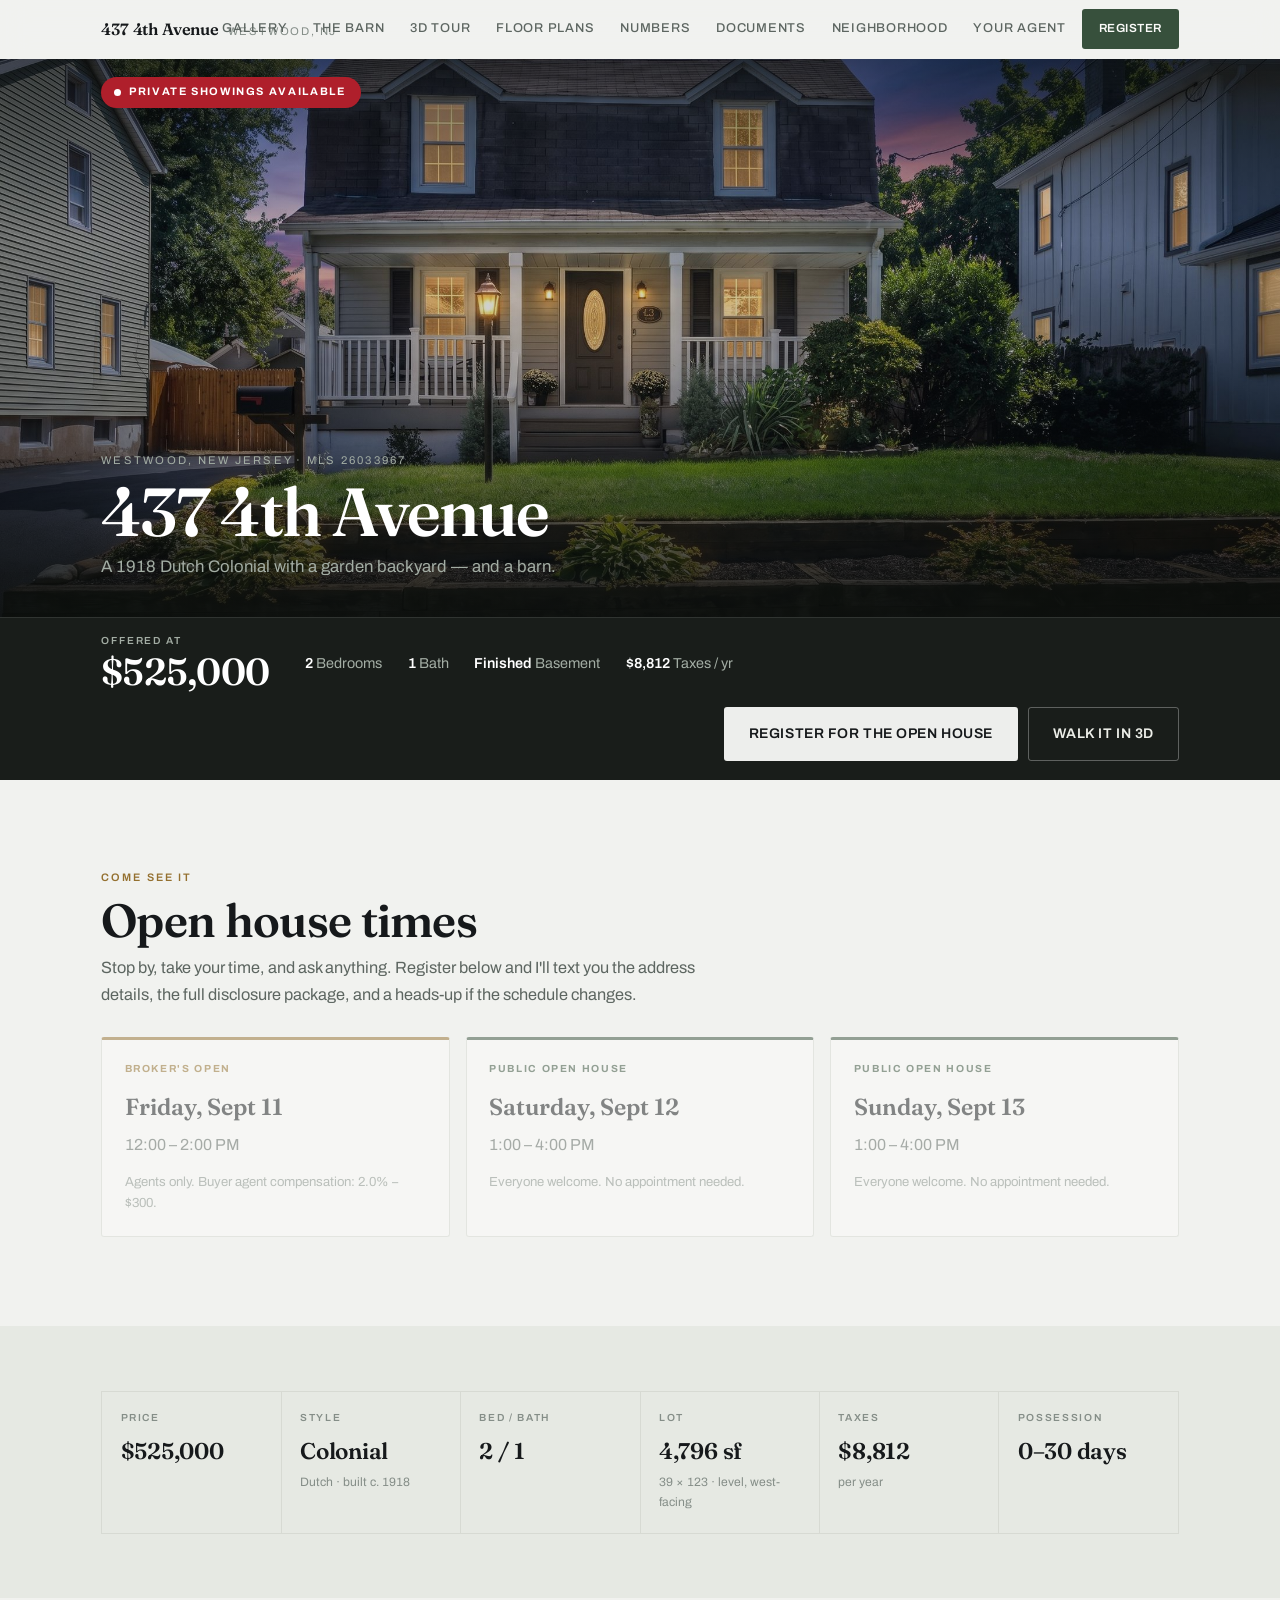
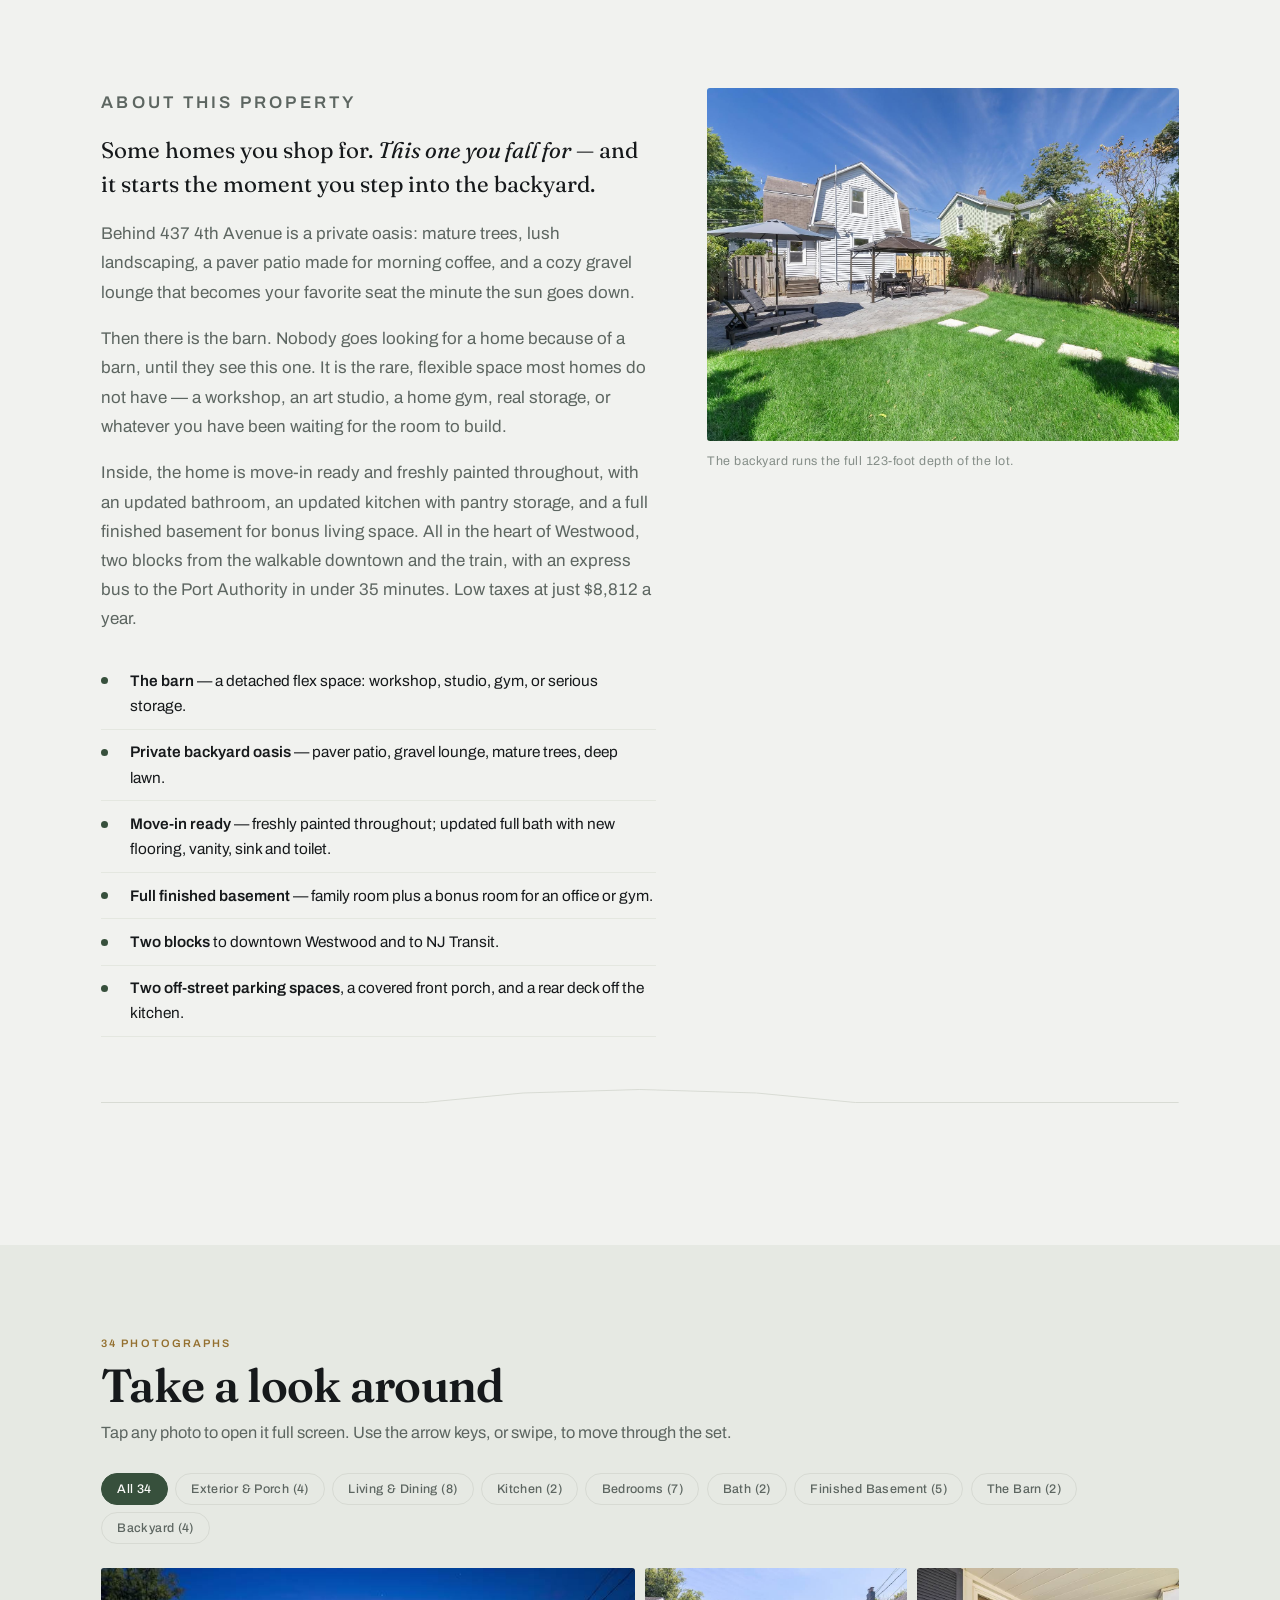
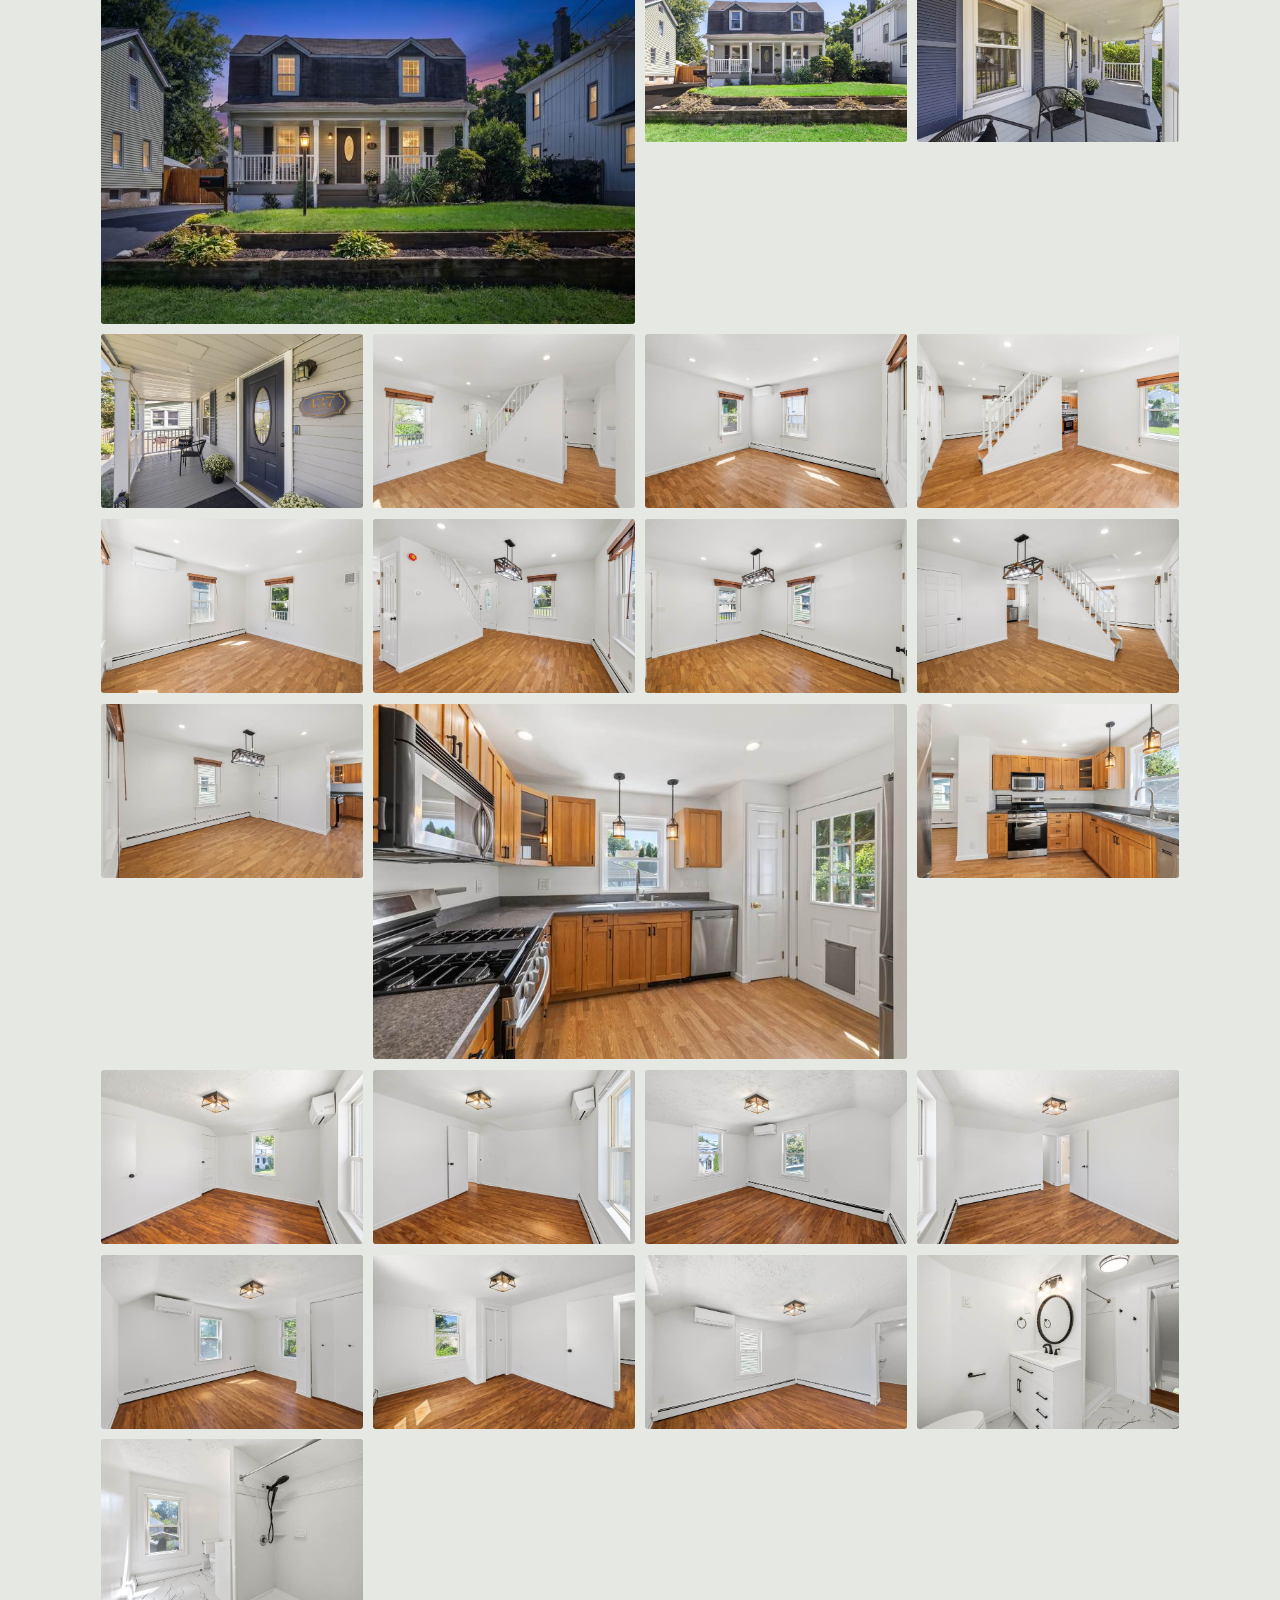
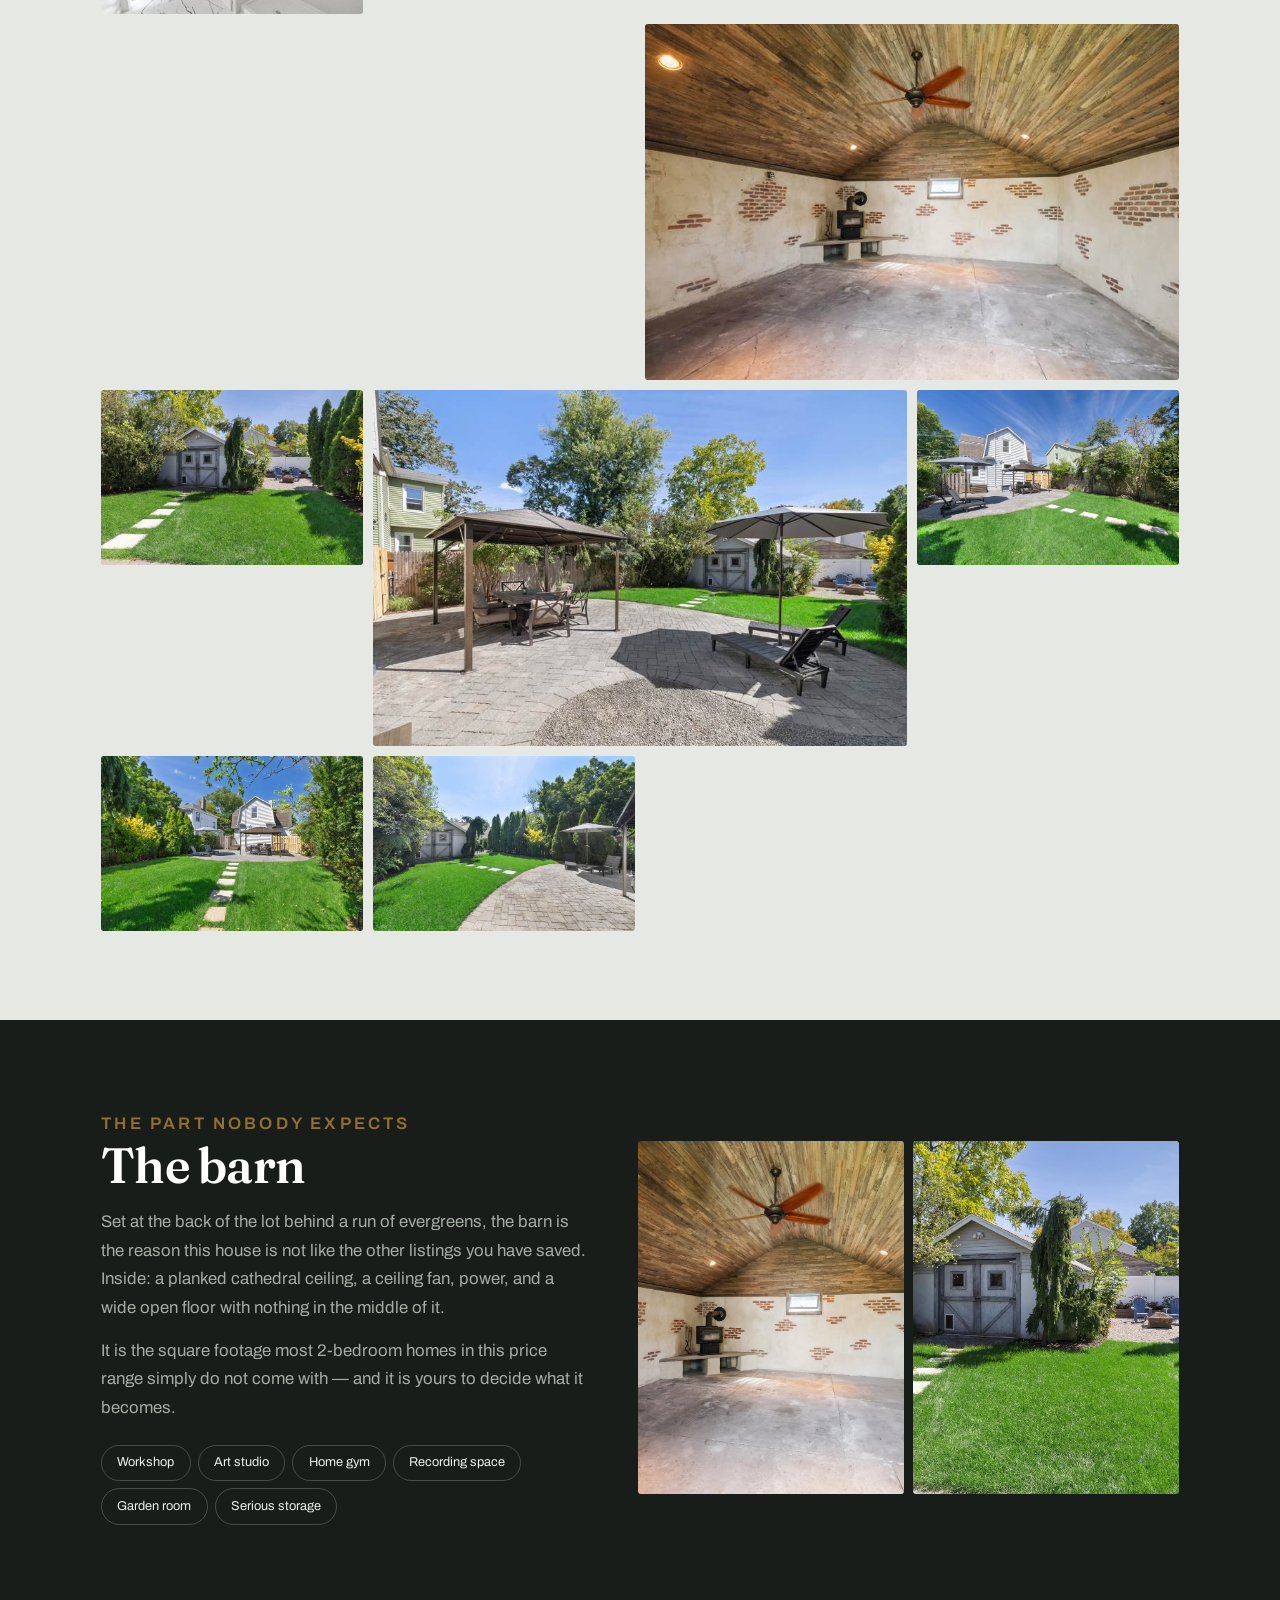
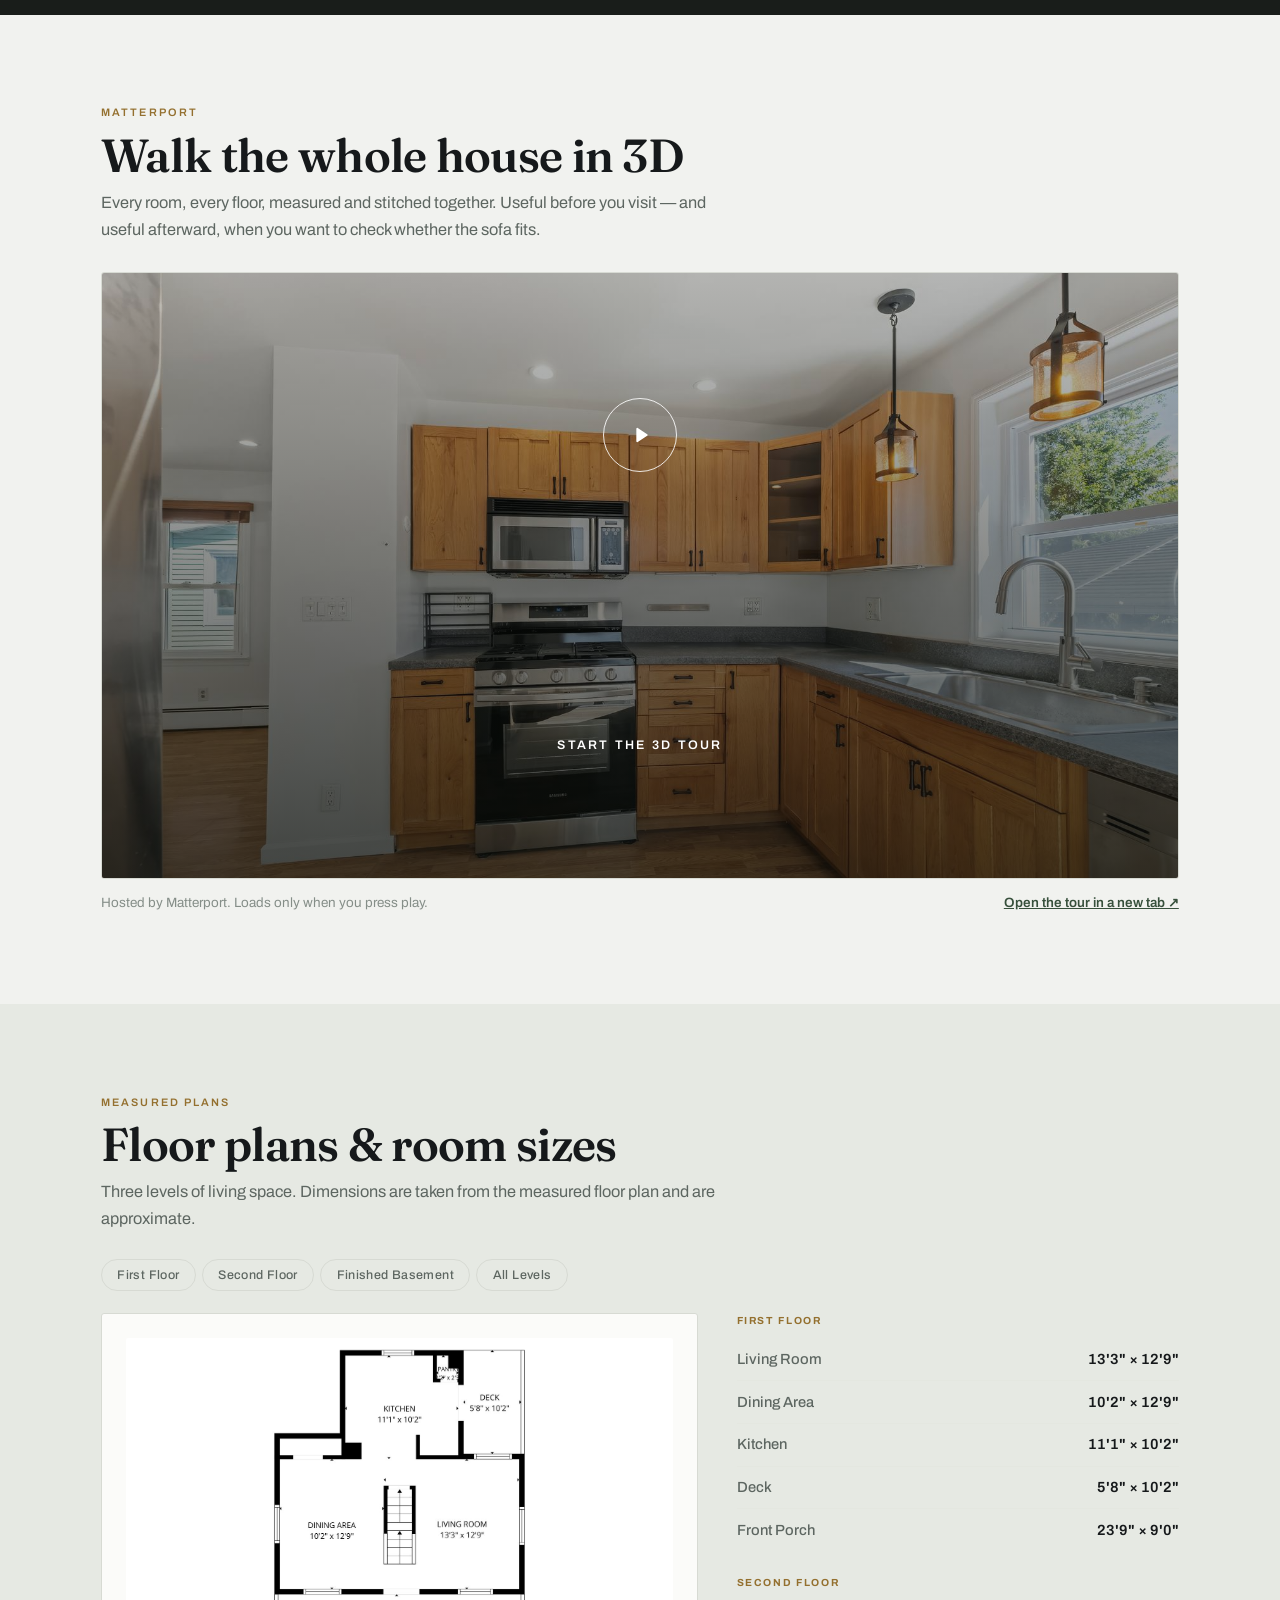
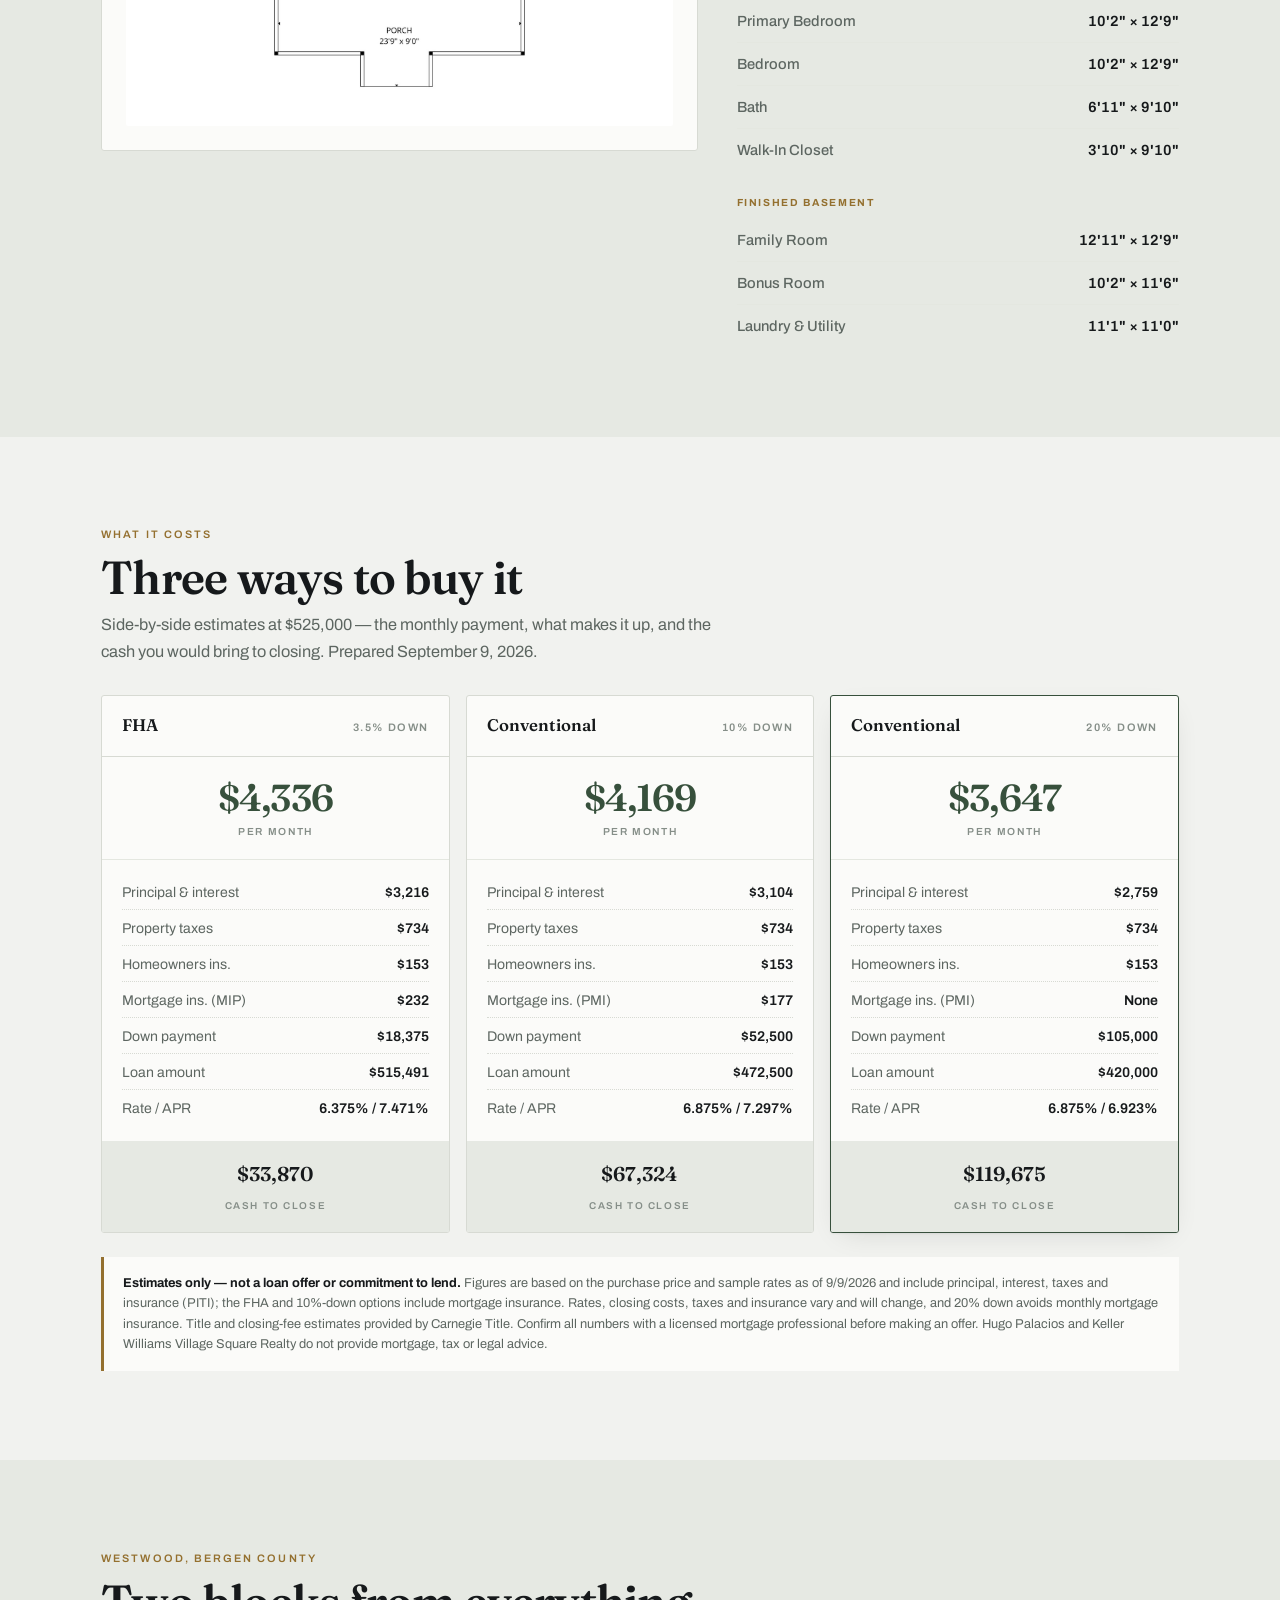
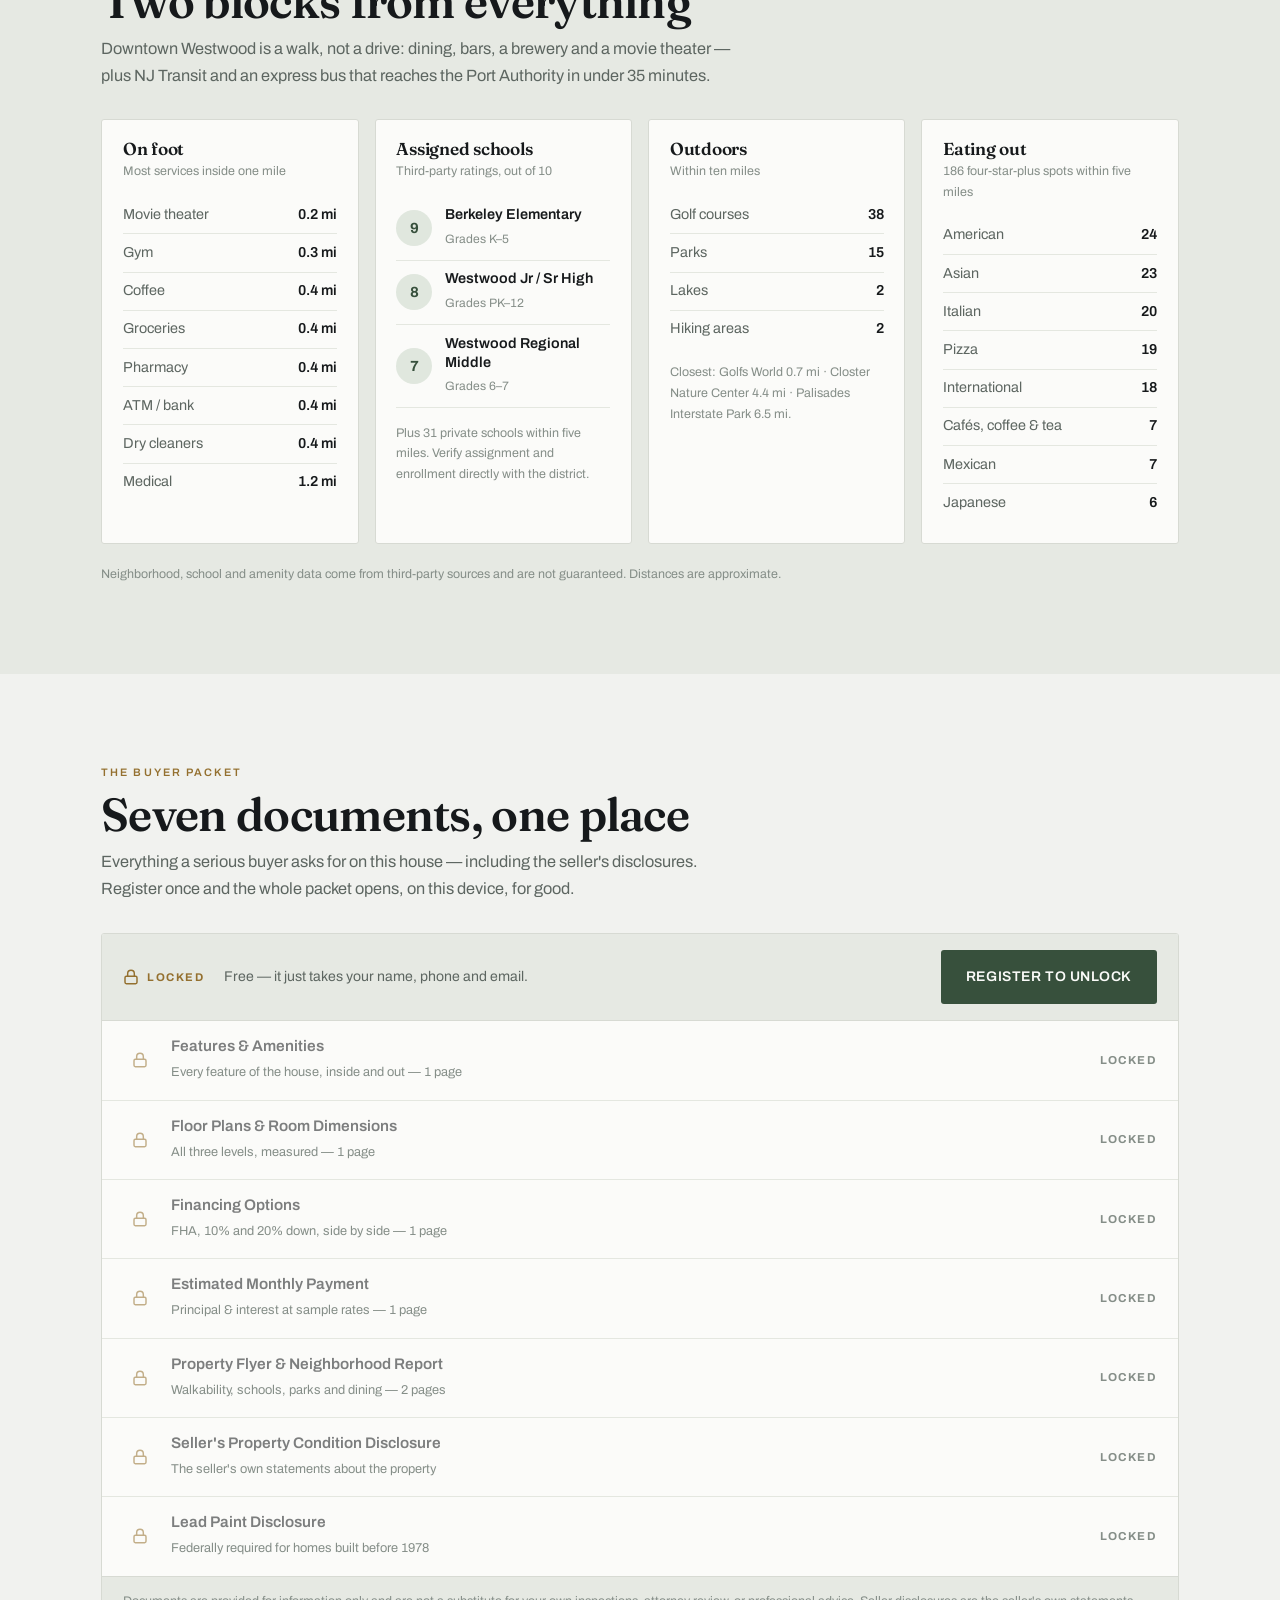
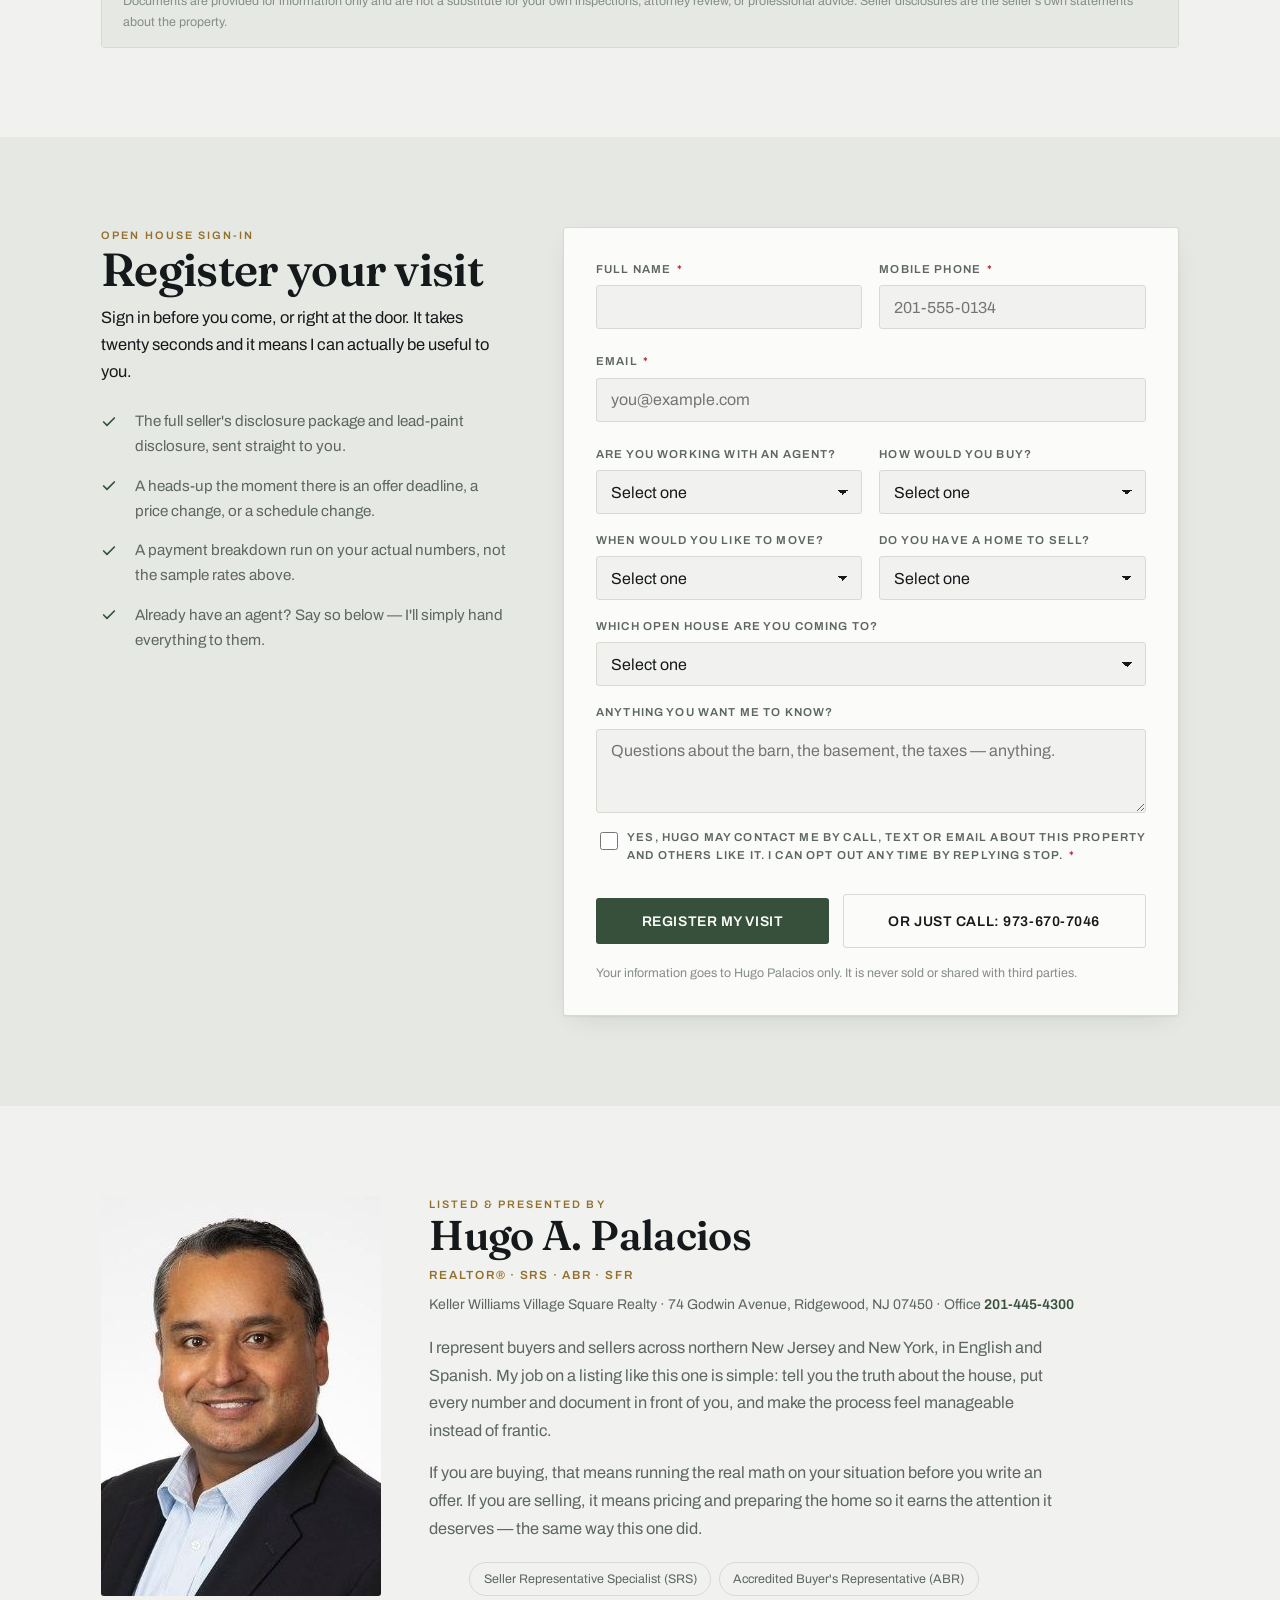
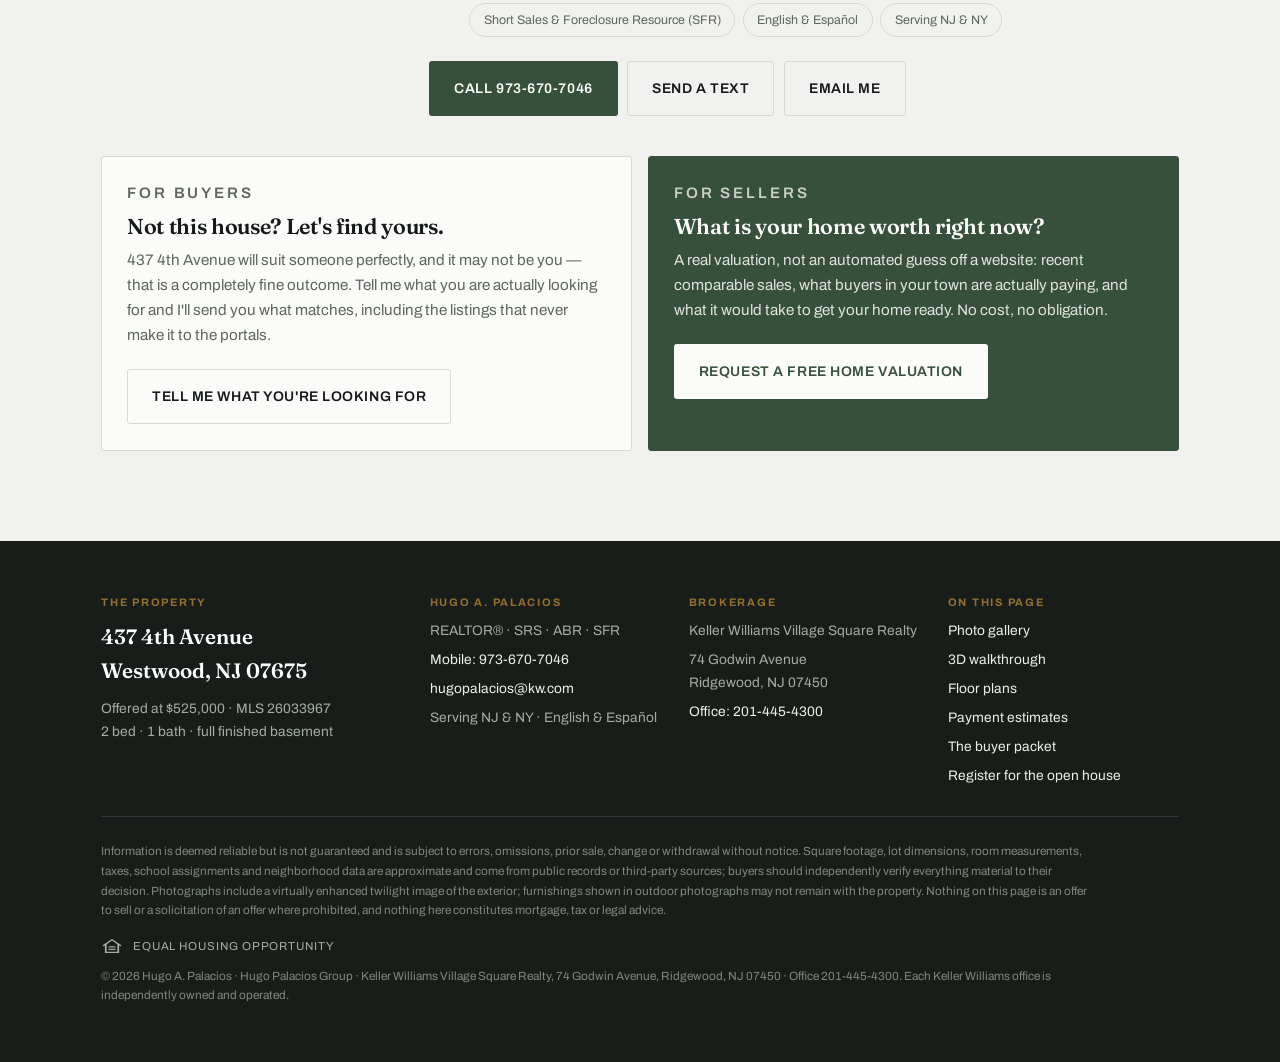
==== commit 855c1a47: "Add Keller Williams office details and a direct-webhook lead path - Footer gains a Brokerage column:" ====
--- a/index.html
+++ b/index.html
@@ -564,7 +564,8 @@
       <div>
         <p class="eyebrow">Listed &amp; presented by</p>
         <h2 class="agent-name">Hugo A. Palacios</h2>
-        <p class="agent-role">REALTOR® · SRS · ABR · SFR — Keller Williams Village Square Realty</p>
+        <p class="agent-role">REALTOR® · SRS · ABR · SFR</p>
+        <p class="agent-office">Keller Williams Village Square Realty · 74 Godwin Avenue, Ridgewood, NJ 07450 · Office <a href="tel:+12014454300">201-445-4300</a></p>
 
         <div class="agent-bio">
           <p>I represent buyers and sellers across northern New Jersey and New York, in English and Spanish. My job on a listing like this one is simple: tell you the truth about the house, put every number and document in front of you, and make the process feel manageable instead of frantic.</p>
@@ -616,10 +617,18 @@
       <div>
         <h4>Hugo A. Palacios</h4>
         <ul>
-          <li><a href="tel:+19736707046">973-670-7046</a></li>
+          <li>REALTOR® · SRS · ABR · SFR</li>
+          <li><a href="tel:+19736707046">Mobile: 973-670-7046</a></li>
           <li><a href="mailto:hugopalacios@kw.com">hugopalacios@kw.com</a></li>
+          <li>Serving NJ &amp; NY · English &amp; Español</li>
+        </ul>
+      </div>
+      <div>
+        <h4>Brokerage</h4>
+        <ul>
           <li>Keller Williams Village Square Realty</li>
-          <li>Serving NJ &amp; NY · English &amp; Español</li>
+          <li>74 Godwin Avenue<br>Ridgewood, NJ 07450</li>
+          <li><a href="tel:+12014454300">Office: 201-445-4300</a></li>
         </ul>
       </div>
       <div>
@@ -641,7 +650,7 @@
         <svg width="22" height="16" viewBox="0 0 24 18" fill="currentColor" aria-hidden="true"><path d="M12 1 1.5 8.2l.9 1.3L4 8.4V17h16V8.4l1.6 1.1.9-1.3L12 1Zm6 14.4H6V7l6-4.1 6 4.1v8.4Z"/><path d="M8.2 9.2h7.6v1.5H8.2zm0 2.9h7.6v1.5H8.2z"/></svg>
         Equal Housing Opportunity
       </p>
-      <p>© 2026 Hugo A. Palacios · Hugo Palacios Group · Keller Williams Village Square Realty. Each office is independently owned and operated.</p>
+      <p>© 2026 Hugo A. Palacios · Hugo Palacios Group · Keller Williams Village Square Realty, 74 Godwin Avenue, Ridgewood, NJ 07450 · Office 201-445-4300. Each Keller Williams office is independently owned and operated.</p>
     </div>
   </div>
 </footer>
--- a/styles.css
+++ b/styles.css
@@ -474,6 +474,9 @@
 .agent-photo img { width: 100%; max-width: 280px; border-radius: var(--radius); aspect-ratio: 7/10; object-fit: cover; object-position: center top; }
 .agent-name { font-size: clamp(1.9rem, 4vw, 2.6rem); }
 .agent-role { font-size: .74rem; font-weight: 600; letter-spacing: .15em; text-transform: uppercase; color: var(--brass); margin-top: .5rem; }
+.agent-office { font-size: .88rem; color: var(--text-2); margin-top: .45rem; }
+.agent-office a { color: var(--accent); font-weight: 600; text-decoration: none; }
+.agent-office a:hover { text-decoration: underline; }
 .agent-bio { margin-top: 1.1rem; display: flex; flex-direction: column; gap: .9rem; color: var(--text-2); font-size: 1.02rem; line-height: 1.7; max-width: 40rem; }
 .agent-meta { display: flex; flex-wrap: wrap; gap: .45rem; margin-top: 1.25rem; }
 .agent-meta li { list-style: none; border: 1px solid var(--line); border-radius: 100px; padding: .35rem .85rem; font-size: .78rem; color: var(--text-2); }
@@ -516,7 +519,8 @@
 
 .foot { background: var(--ink-band); color: var(--on-dark-2); padding-block: clamp(2.5rem, 5vw, 3.5rem); font-size: .86rem; }
 .foot-top { display: grid; gap: 1.75rem; padding-bottom: 1.75rem; border-bottom: 1px solid rgba(255,255,255,.12); }
-@media (min-width: 760px) { .foot-top { grid-template-columns: 1.4fr 1fr 1fr; } }
+@media (min-width: 700px)  { .foot-top { grid-template-columns: repeat(2, 1fr); } }
+@media (min-width: 1000px) { .foot-top { grid-template-columns: 1.3fr 1fr 1fr 1fr; } }
 .foot h4 { font-family: var(--body); font-size: .68rem; font-weight: 700; letter-spacing: .16em; text-transform: uppercase; color: var(--brass); margin-bottom: .7rem; }
 .foot a { color: var(--on-dark); text-decoration: none; }
 .foot a:hover { text-decoration: underline; }
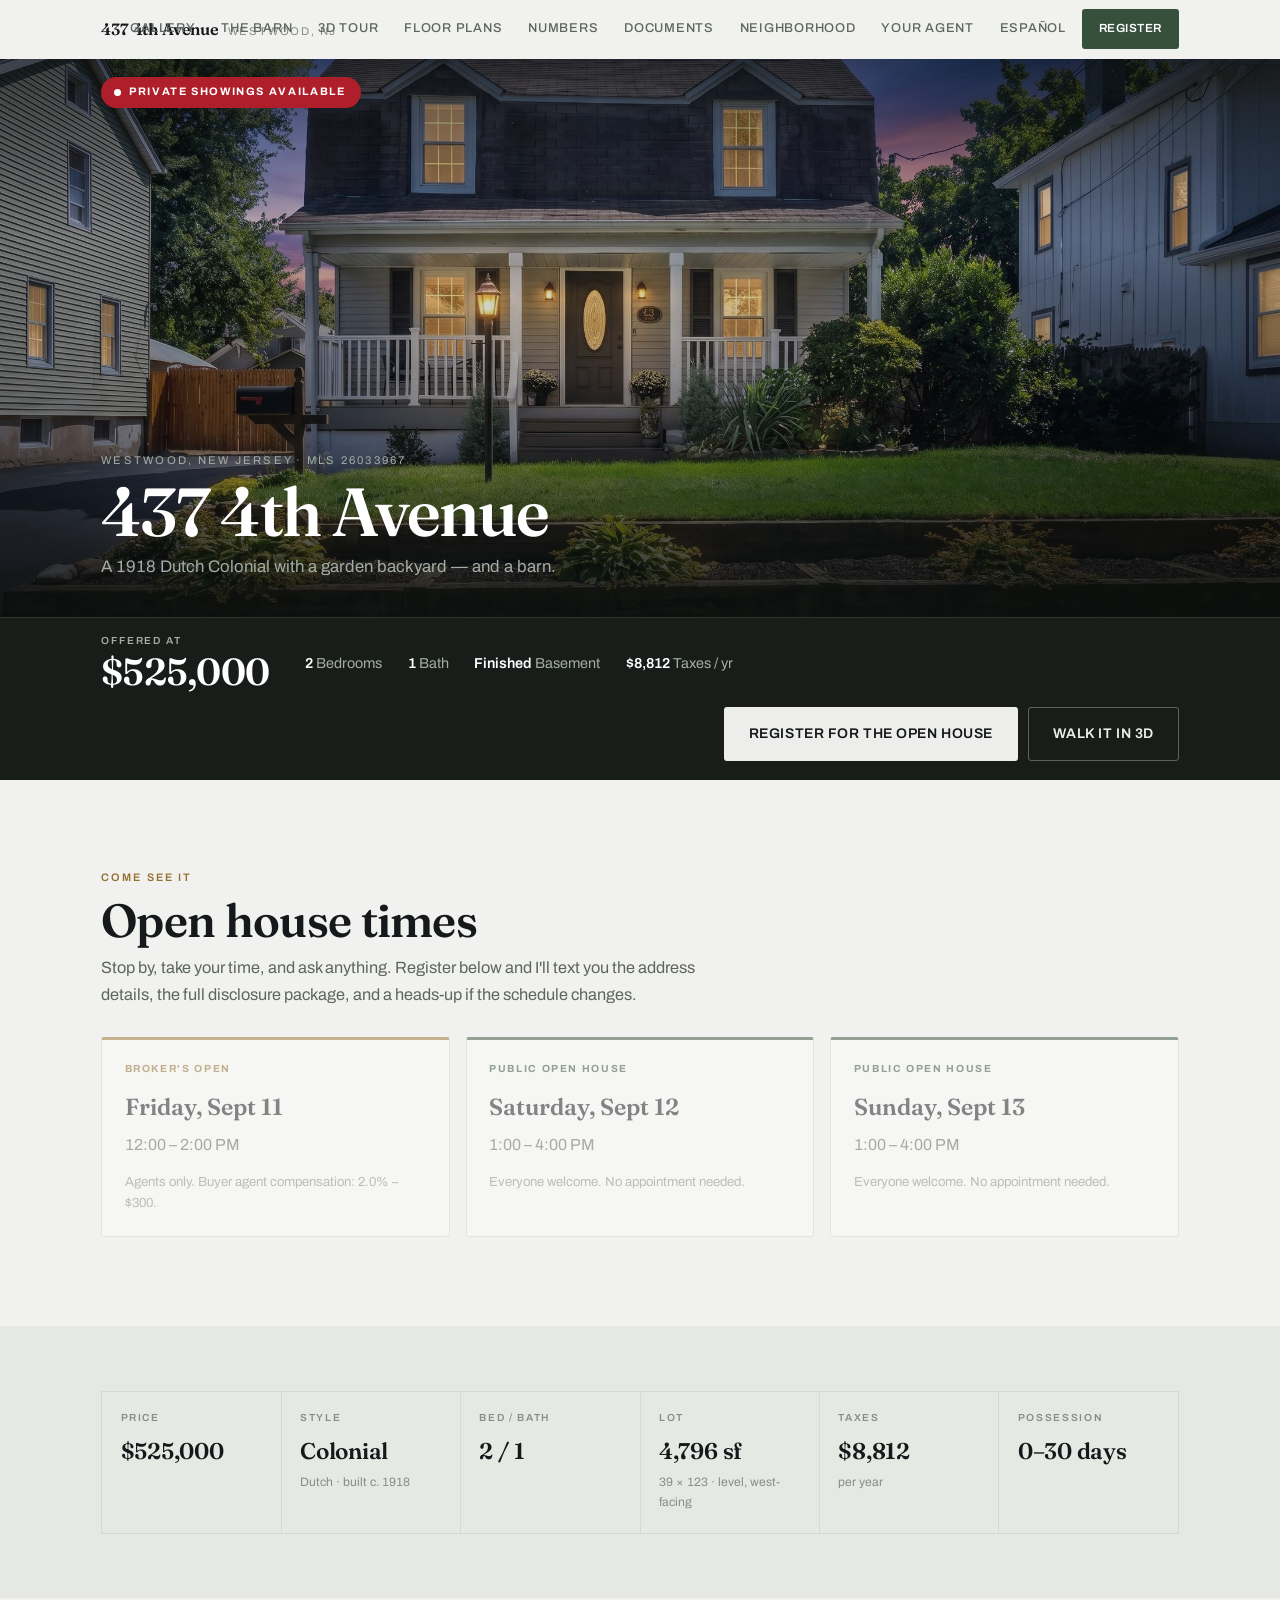
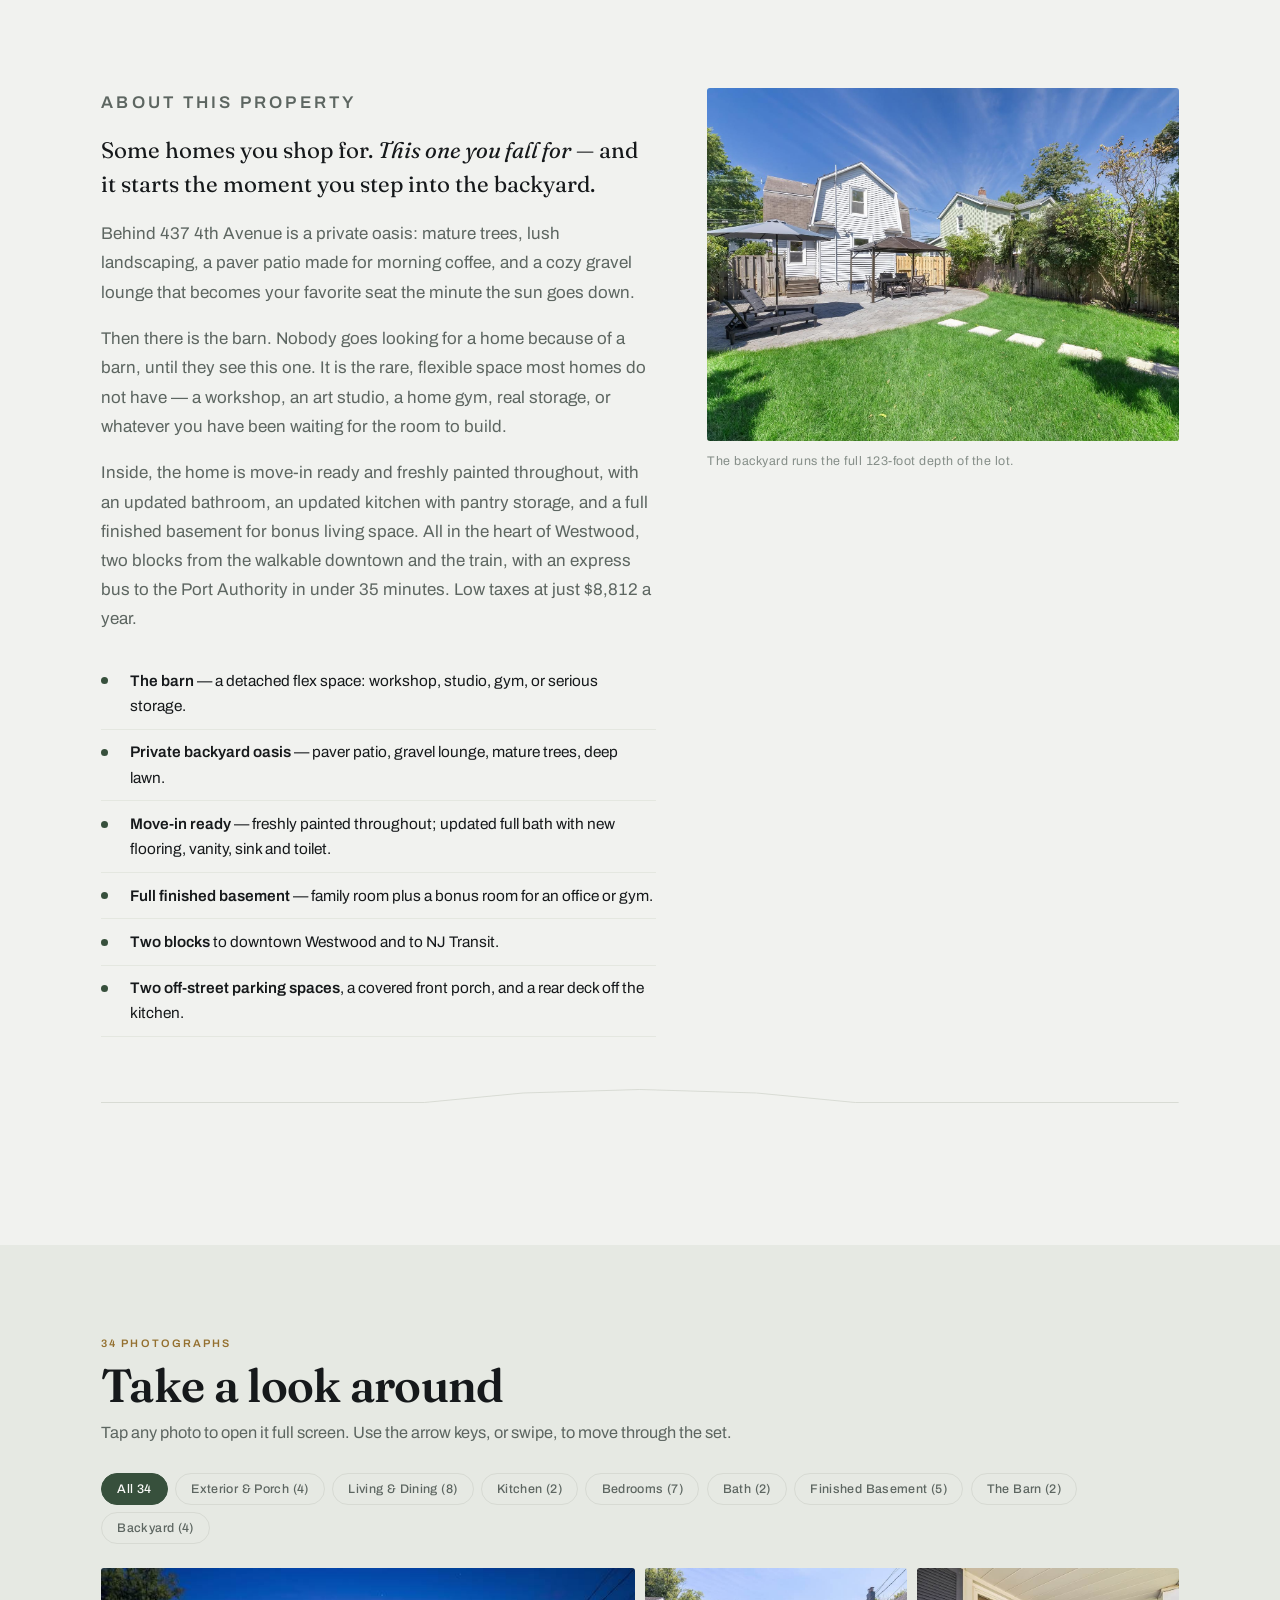
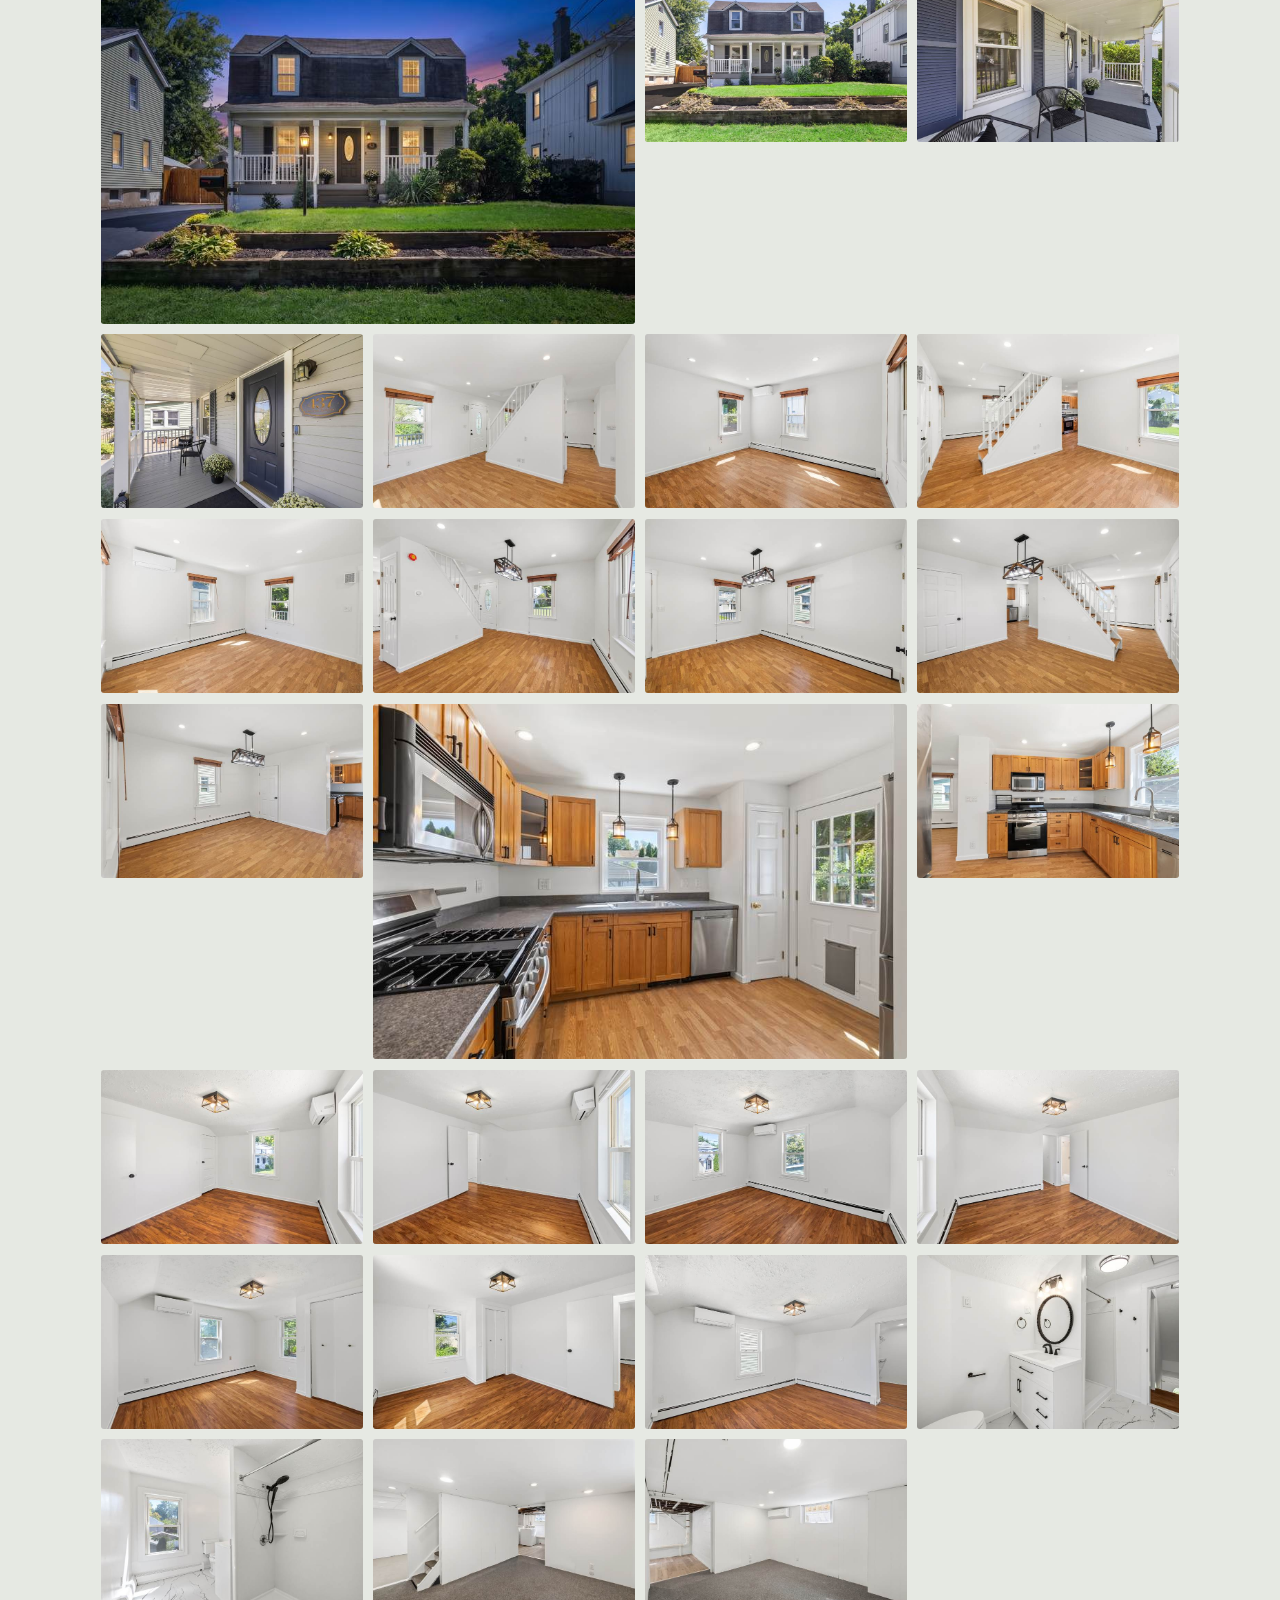
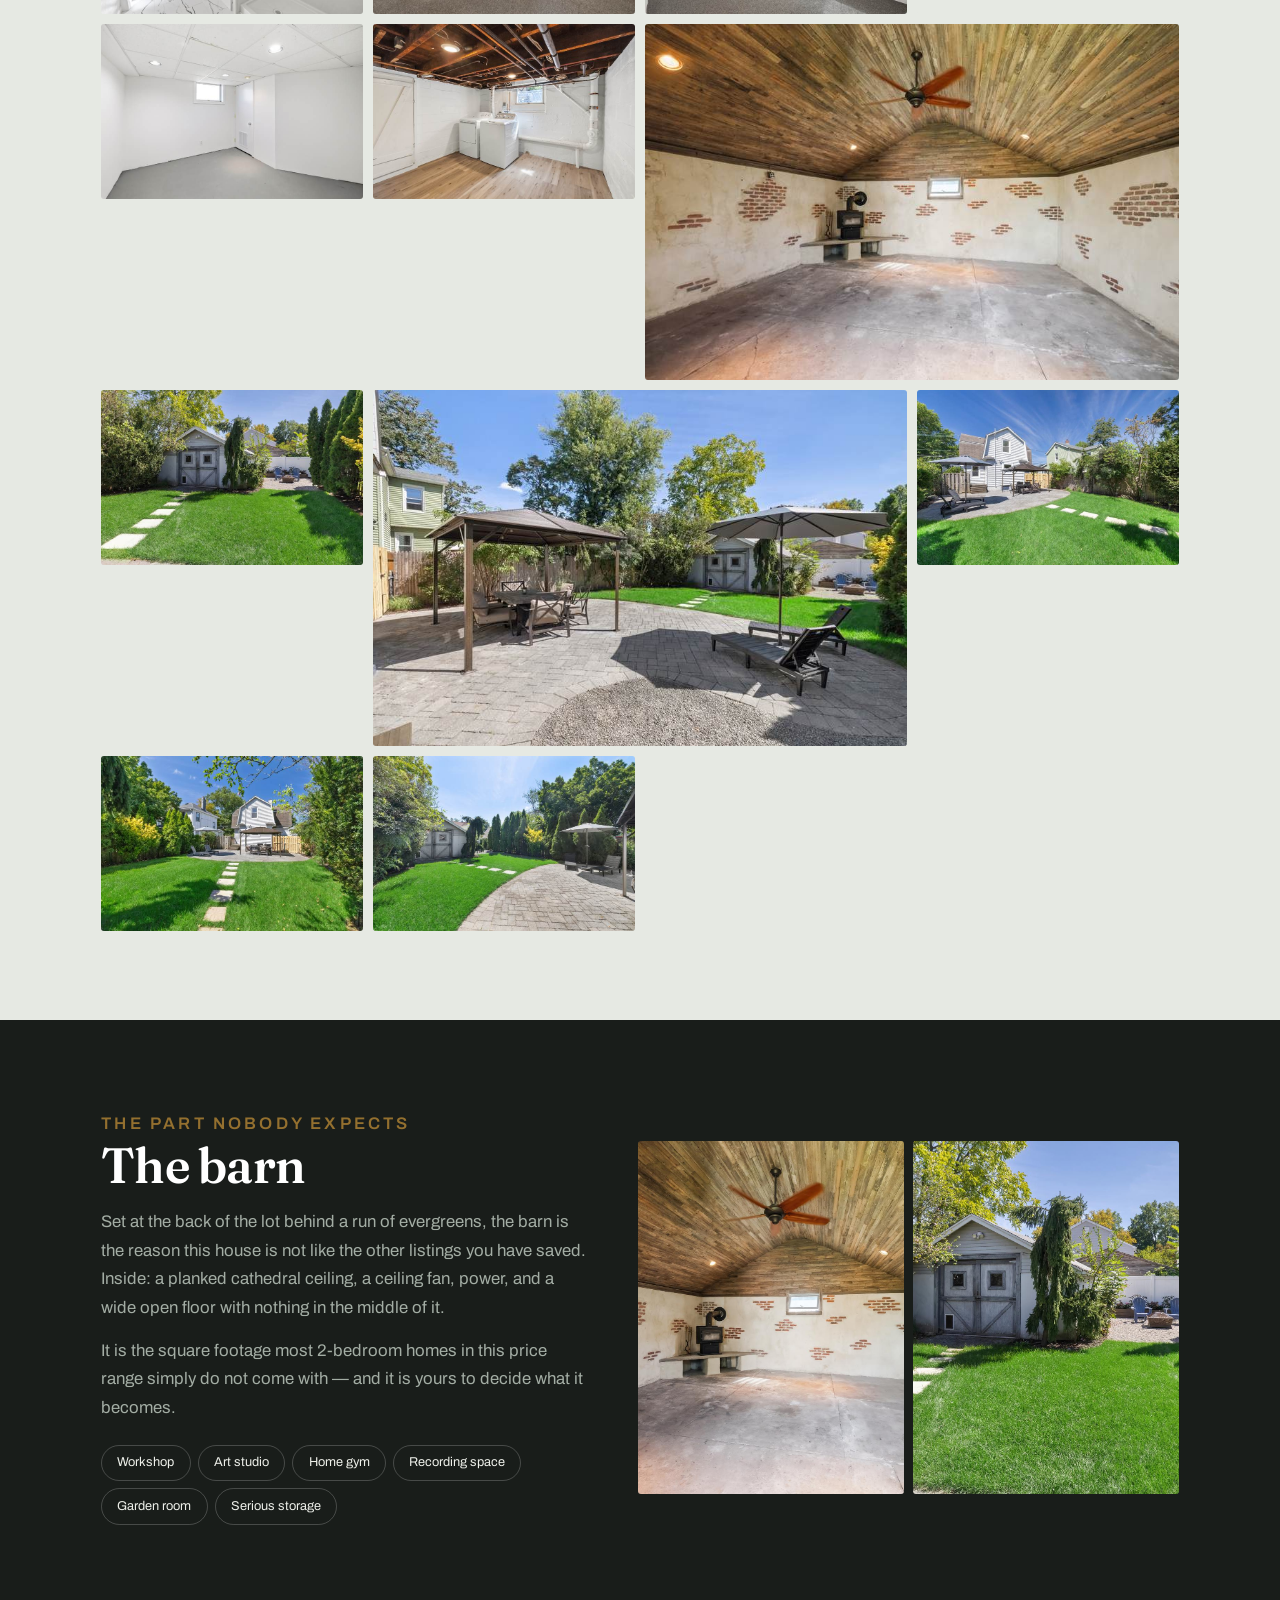
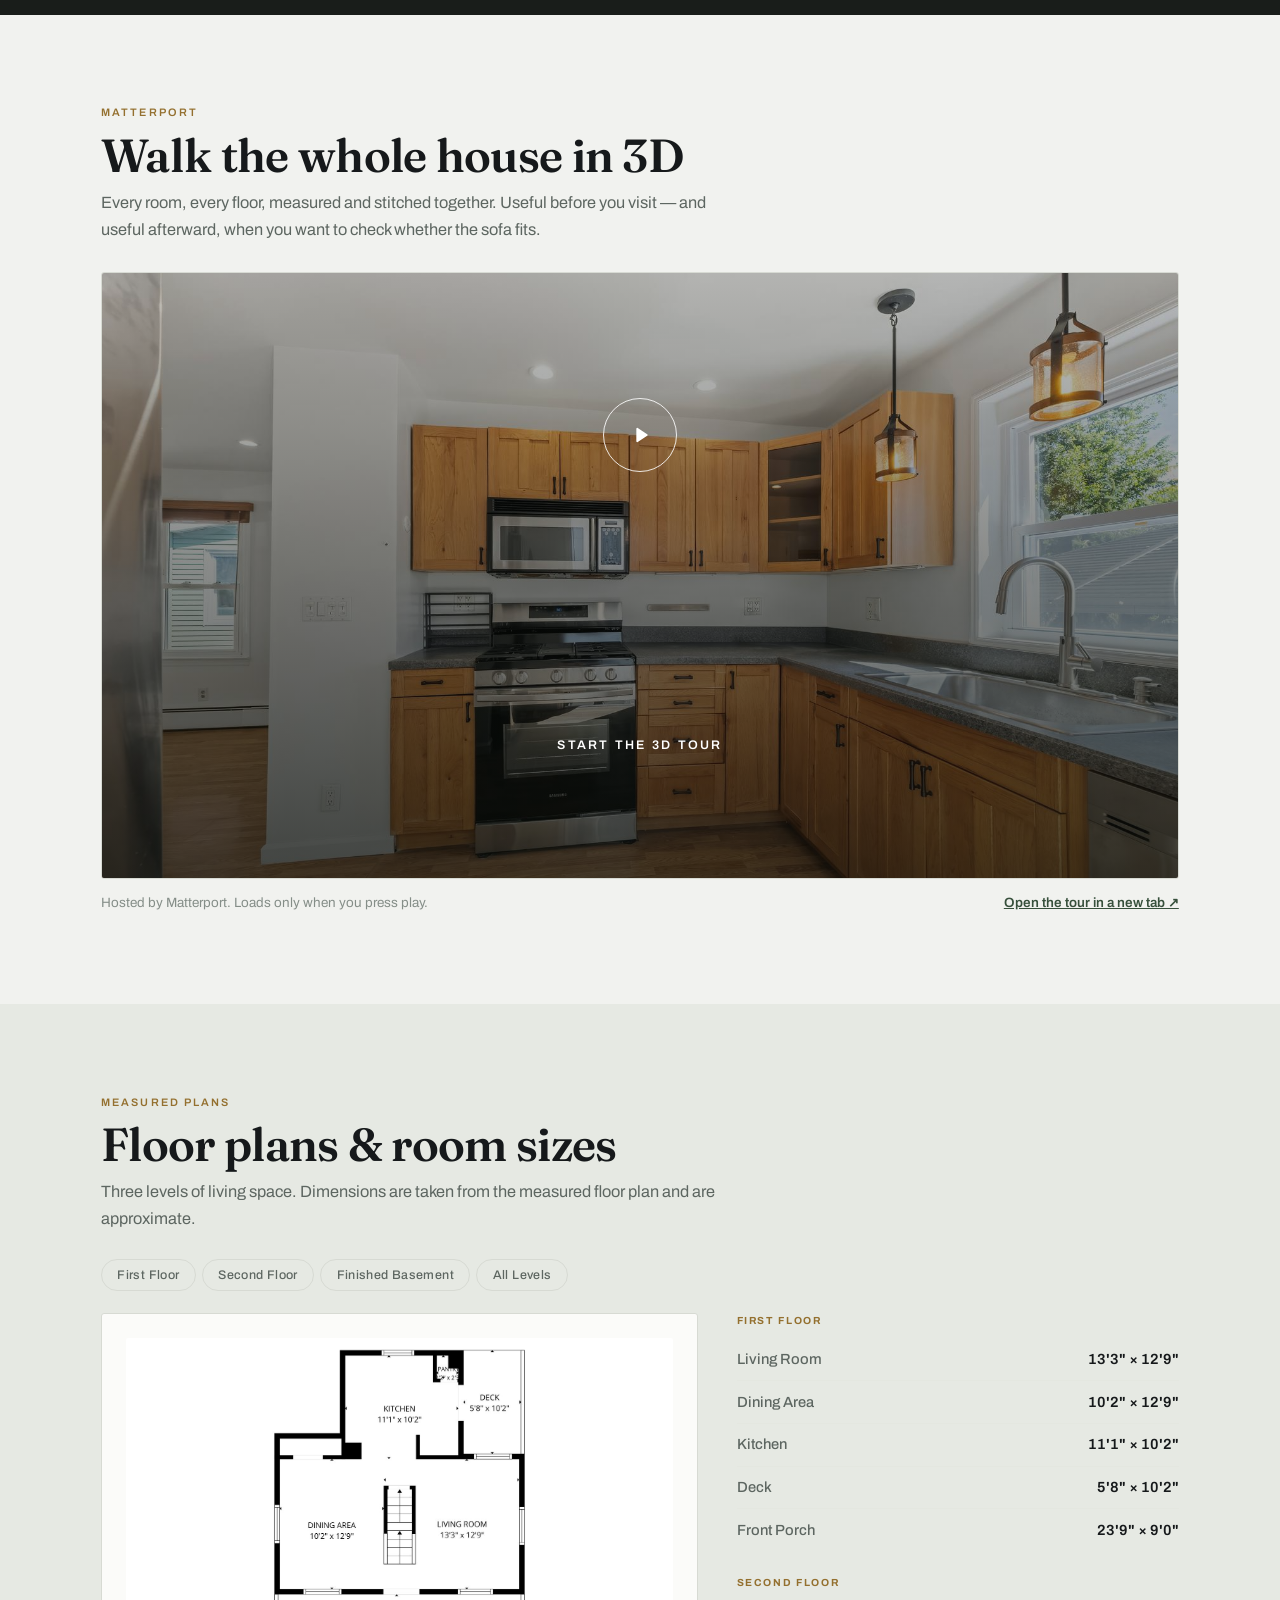
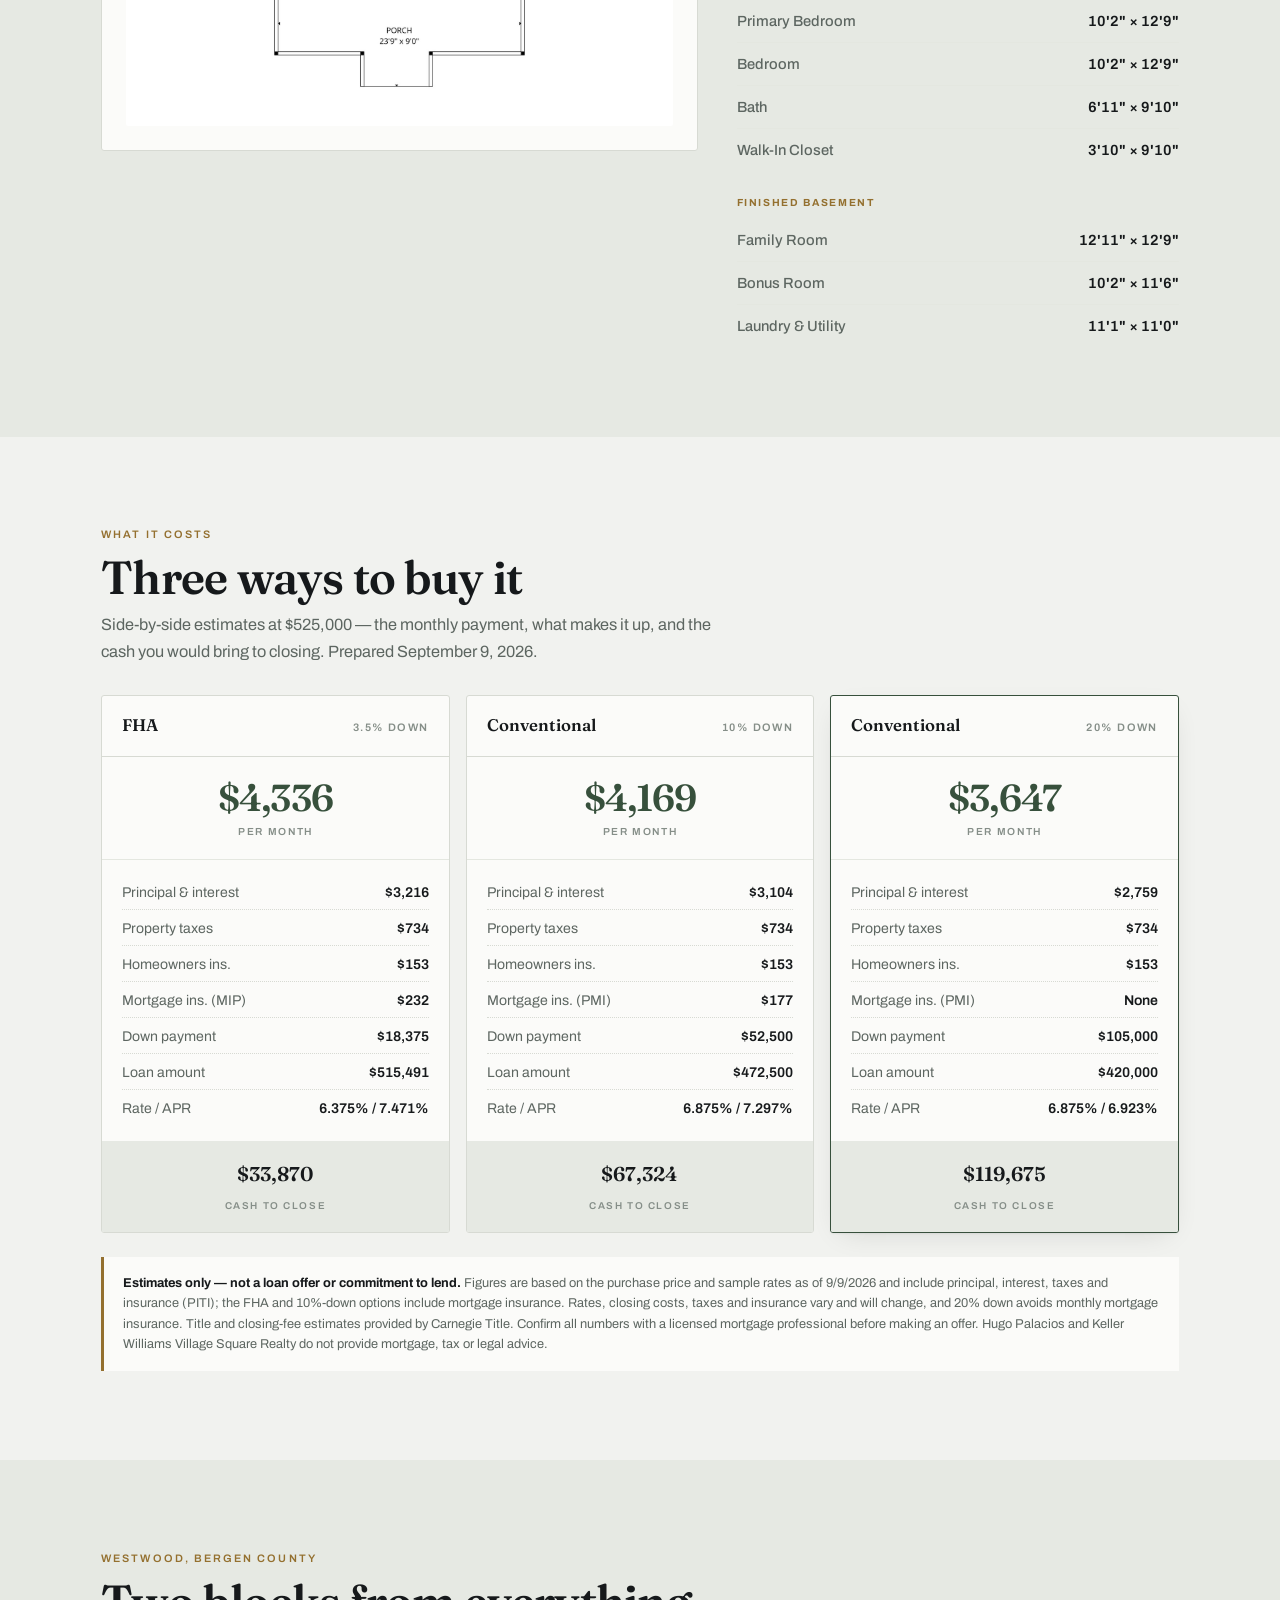
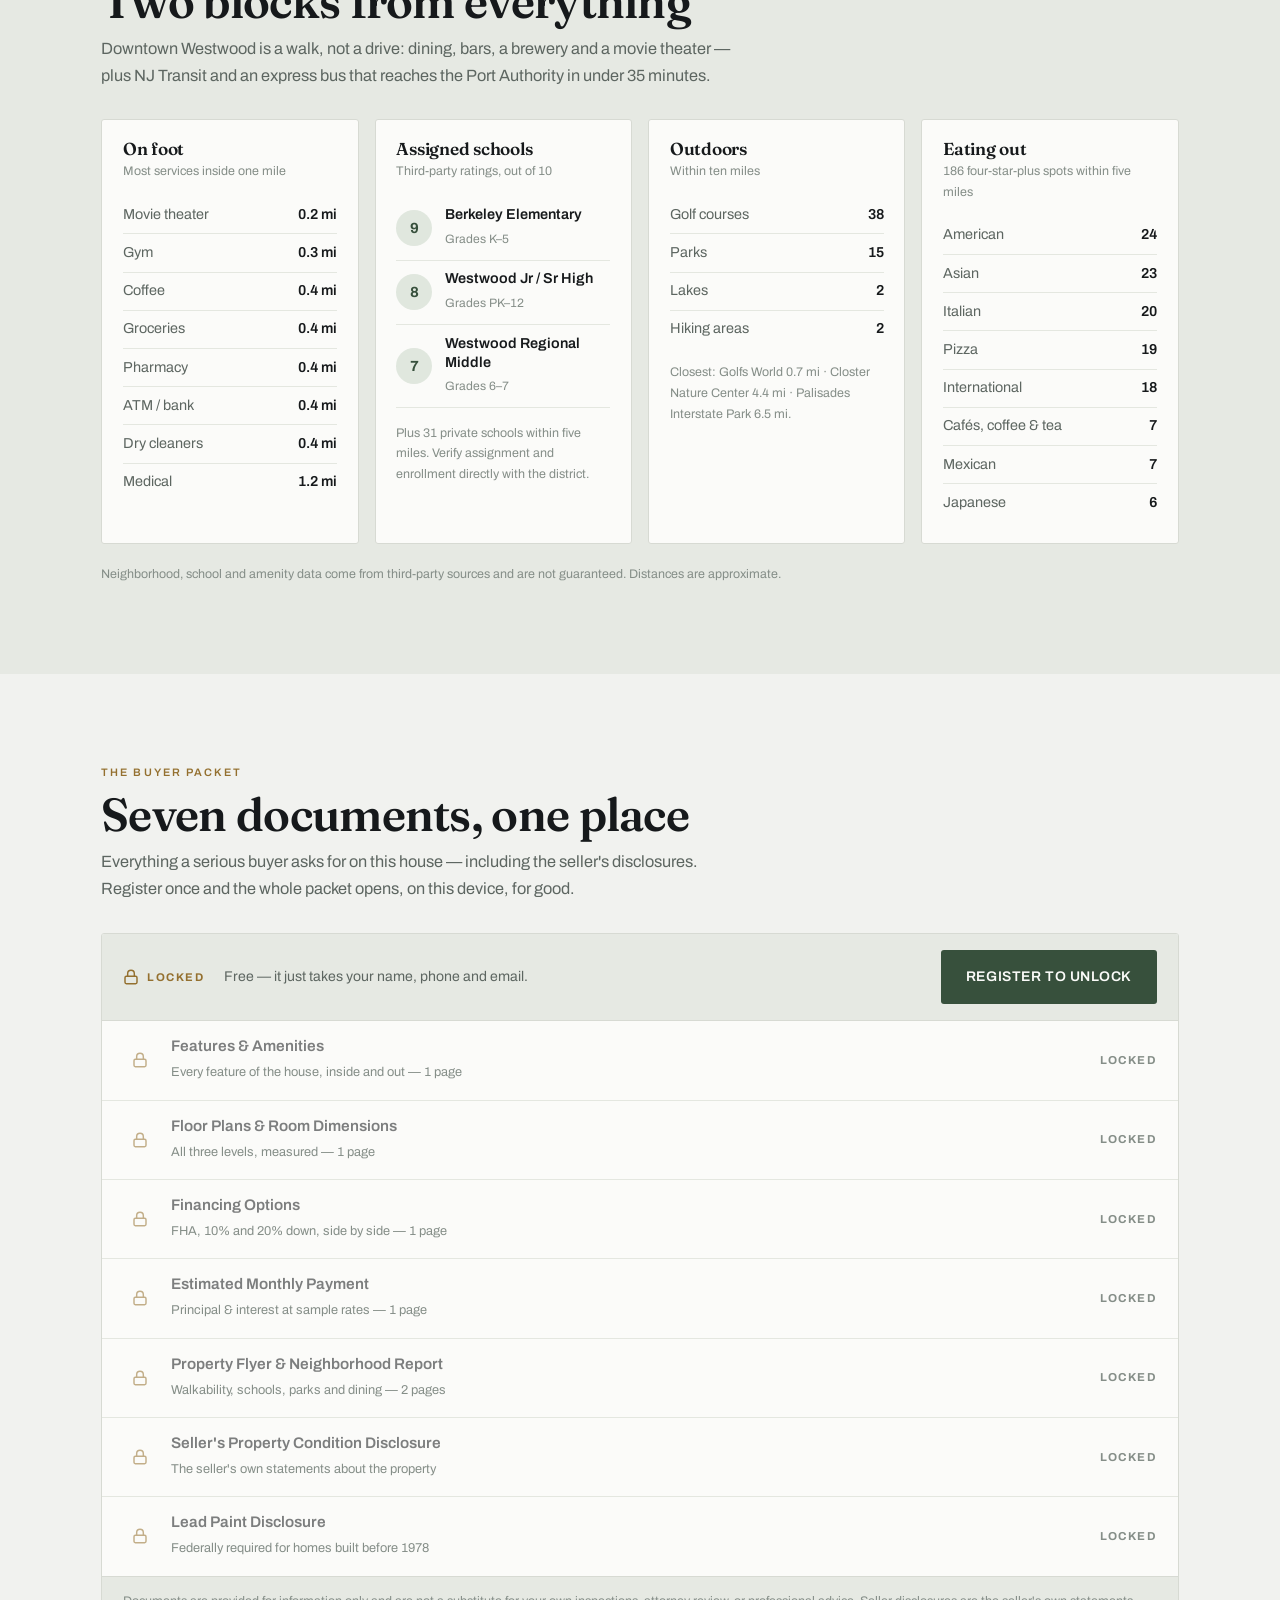
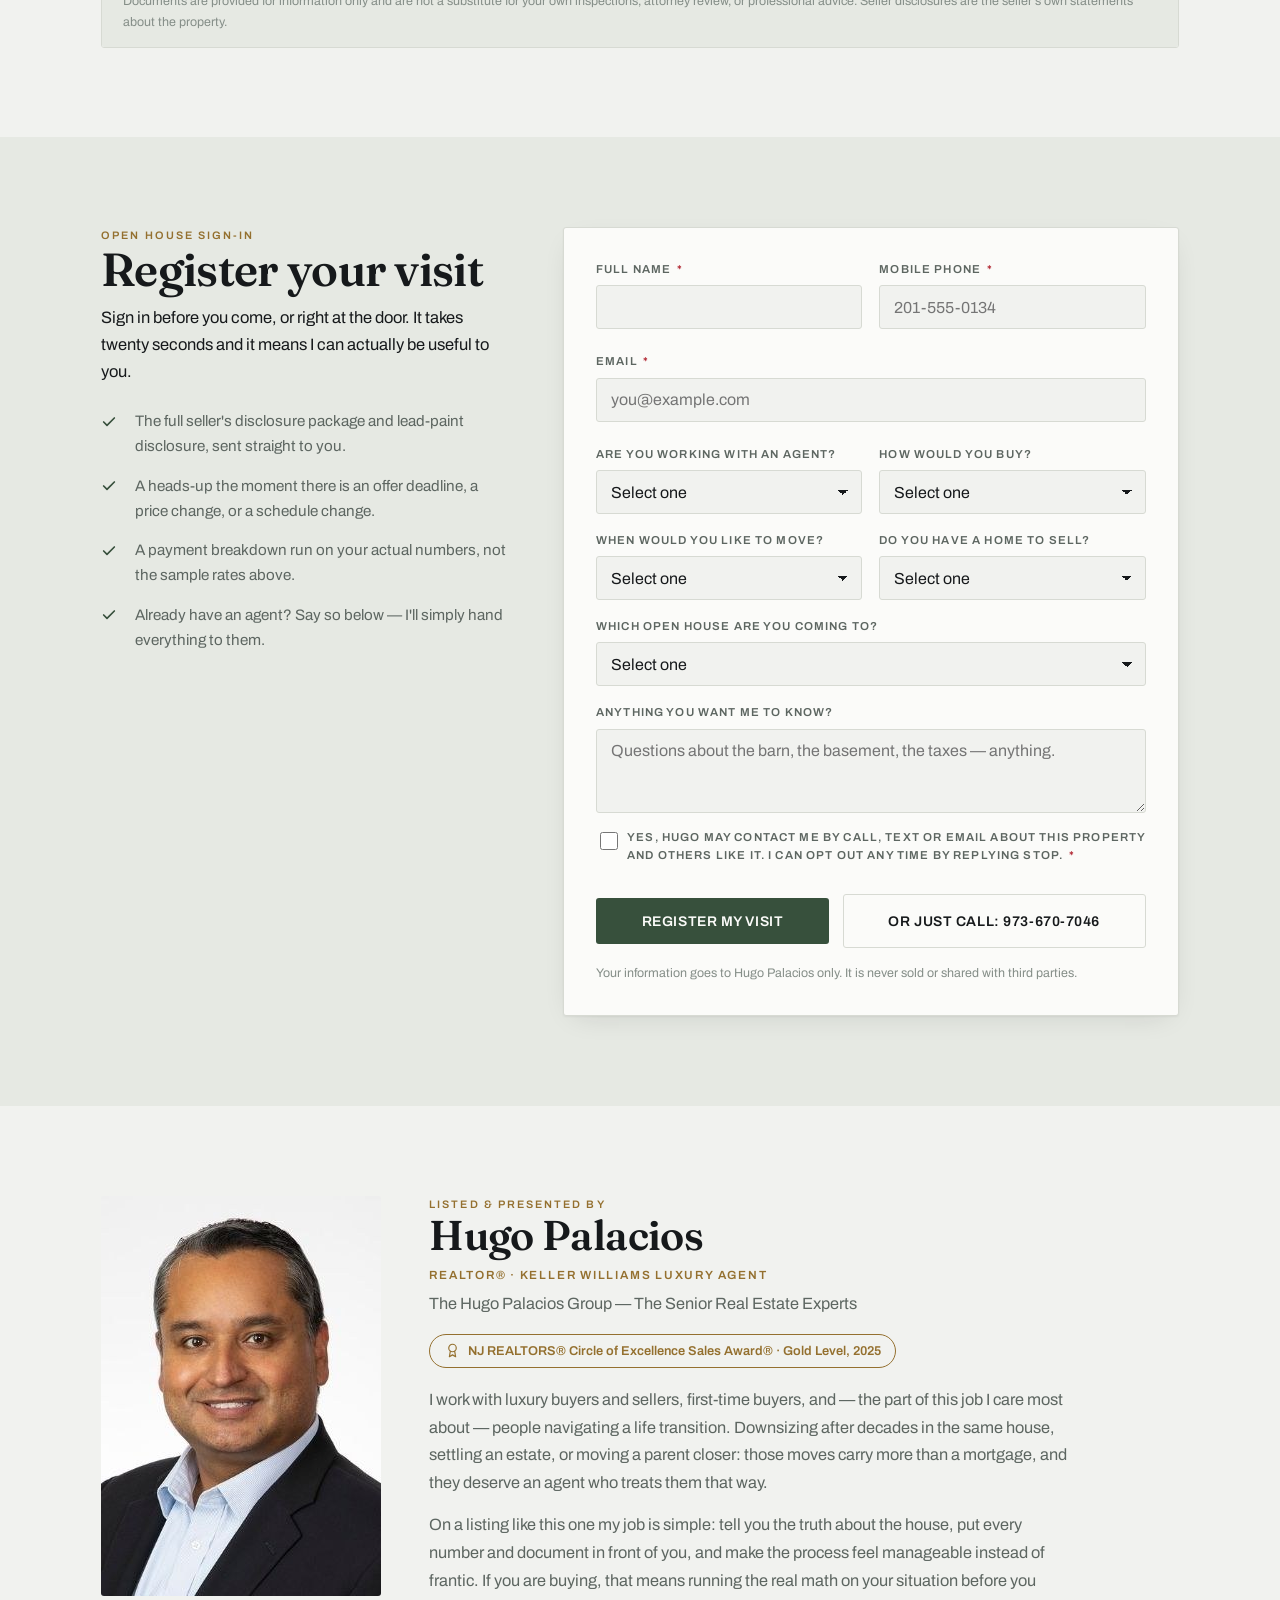
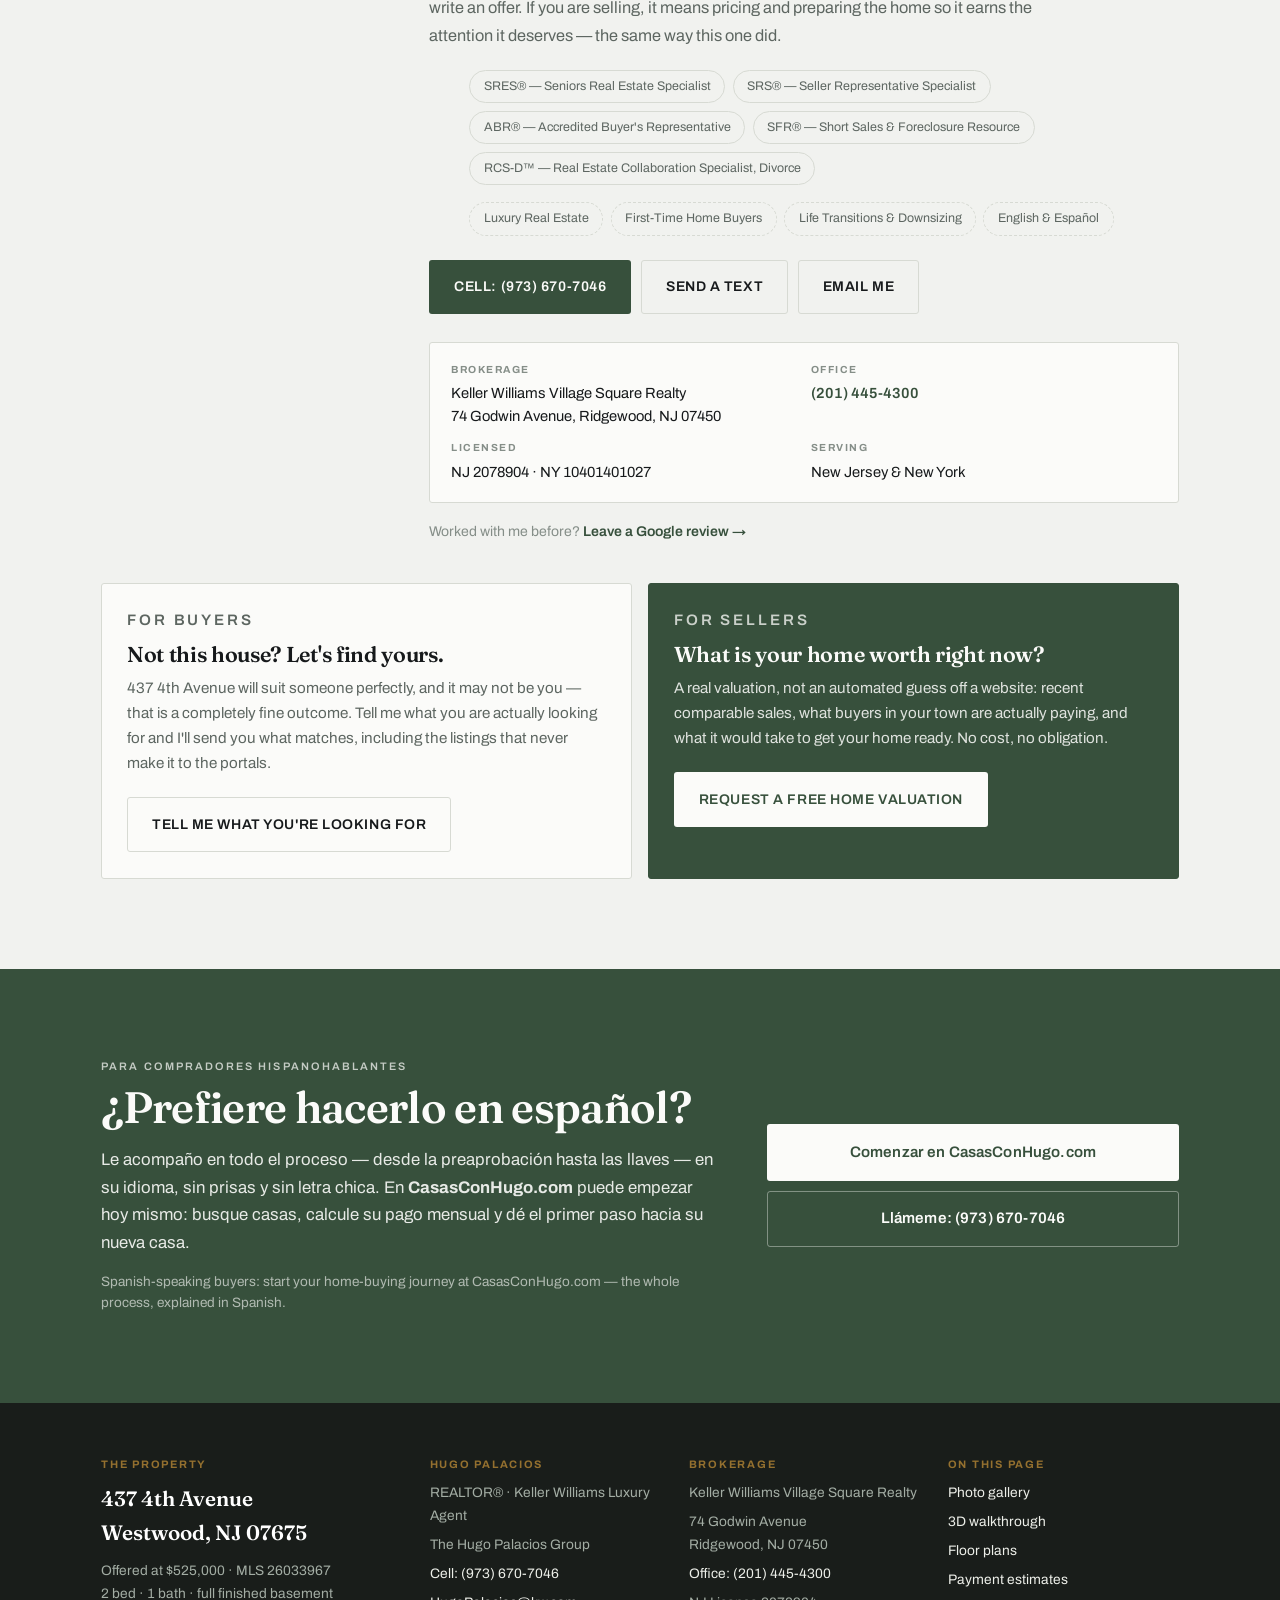
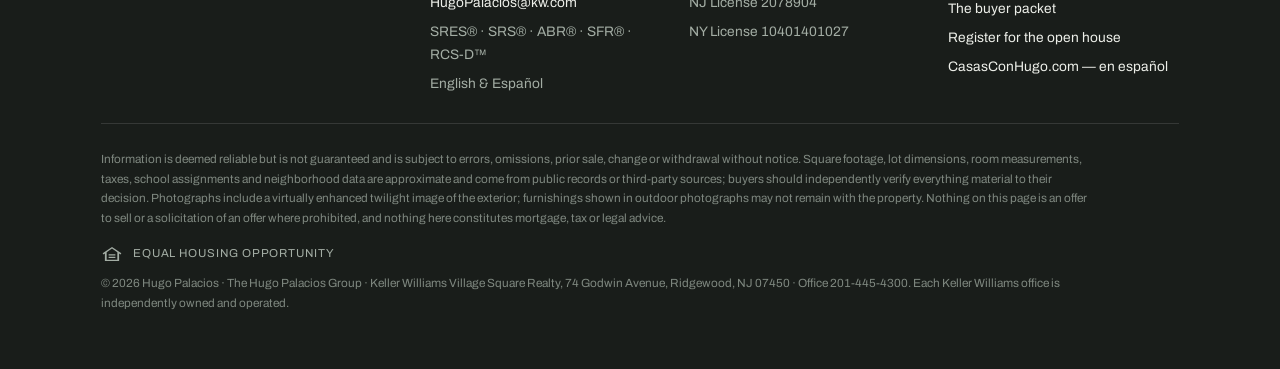
==== commit 9fe9ed3f: "Full agent identity, credentials, and a Spanish-language path - Agent section rebuilt: Keller Willia" ====
--- a/index.html
+++ b/index.html
@@ -33,6 +33,7 @@
       <a href="#documents">Documents</a>
       <a href="#neighborhood">Neighborhood</a>
       <a href="#hugo">Your&nbsp;Agent</a>
+      <a href="#espanol" lang="es">Español</a>
     </nav>
     <a class="btn btn-primary" href="#register">Register</a>
   </div>
@@ -563,28 +564,51 @@
       </div>
       <div>
         <p class="eyebrow">Listed &amp; presented by</p>
-        <h2 class="agent-name">Hugo A. Palacios</h2>
-        <p class="agent-role">REALTOR® · SRS · ABR · SFR</p>
-        <p class="agent-office">Keller Williams Village Square Realty · 74 Godwin Avenue, Ridgewood, NJ 07450 · Office <a href="tel:+12014454300">201-445-4300</a></p>
+        <h2 class="agent-name">Hugo Palacios</h2>
+        <p class="agent-role">REALTOR® · Keller Williams Luxury Agent</p>
+        <p class="agent-sub">The Hugo Palacios Group — The Senior Real Estate Experts</p>
+
+        <p class="award">
+          <svg width="15" height="15" viewBox="0 0 24 24" fill="none" stroke="currentColor" stroke-width="1.9" stroke-linecap="round" stroke-linejoin="round" aria-hidden="true"><circle cx="12" cy="8" r="6"/><path d="M15.5 13.5 17 22l-5-3-5 3 1.5-8.5"/></svg>
+          NJ REALTORS® Circle of Excellence Sales Award® · Gold Level, 2025
+        </p>
 
         <div class="agent-bio">
-          <p>I represent buyers and sellers across northern New Jersey and New York, in English and Spanish. My job on a listing like this one is simple: tell you the truth about the house, put every number and document in front of you, and make the process feel manageable instead of frantic.</p>
-          <p>If you are buying, that means running the real math on your situation before you write an offer. If you are selling, it means pricing and preparing the home so it earns the attention it deserves — the same way this one did.</p>
+          <p>I work with luxury buyers and sellers, first-time buyers, and — the part of this job I care most about — people navigating a life transition. Downsizing after decades in the same house, settling an estate, or moving a parent closer: those moves carry more than a mortgage, and they deserve an agent who treats them that way.</p>
+          <p>On a listing like this one my job is simple: tell you the truth about the house, put every number and document in front of you, and make the process feel manageable instead of frantic. If you are buying, that means running the real math on your situation before you write an offer. If you are selling, it means pricing and preparing the home so it earns the attention it deserves — the same way this one did.</p>
         </div>
 
         <ul class="agent-meta">
-          <li>Seller Representative Specialist (SRS)</li>
-          <li>Accredited Buyer's Representative (ABR)</li>
-          <li>Short Sales &amp; Foreclosure Resource (SFR)</li>
+          <li>SRES® — Seniors Real Estate Specialist</li>
+          <li>SRS® — Seller Representative Specialist</li>
+          <li>ABR® — Accredited Buyer's Representative</li>
+          <li>SFR® — Short Sales &amp; Foreclosure Resource</li>
+          <li>RCS-D™ — Real Estate Collaboration Specialist, Divorce</li>
+        </ul>
+
+        <ul class="agent-meta">
+          <li>Luxury Real Estate</li>
+          <li>First-Time Home Buyers</li>
+          <li>Life Transitions &amp; Downsizing</li>
           <li>English &amp; Español</li>
-          <li>Serving NJ &amp; NY</li>
         </ul>
 
         <div class="agent-contact">
-          <a class="btn btn-primary" href="tel:+19736707046">Call 973-670-7046</a>
+          <a class="btn btn-primary" href="tel:+19736707046">Cell: (973) 670-7046</a>
           <a class="btn btn-ghost" href="sms:+19736707046">Send a text</a>
-          <a class="btn btn-ghost" href="mailto:hugopalacios@kw.com?subject=437%204th%20Avenue%2C%20Westwood">Email me</a>
+          <a class="btn btn-ghost" href="mailto:HugoPalacios@kw.com?subject=437%204th%20Avenue%2C%20Westwood">Email me</a>
         </div>
+
+        <dl class="agent-card">
+          <div><dt>Brokerage</dt><dd>Keller Williams Village Square Realty<br>74 Godwin Avenue, Ridgewood, NJ 07450</dd></div>
+          <div><dt>Office</dt><dd><a href="tel:+12014454300">(201) 445-4300</a></dd></div>
+          <div><dt>Licensed</dt><dd>NJ 2078904 · NY 10401401027</dd></div>
+          <div><dt>Serving</dt><dd>New Jersey &amp; New York</dd></div>
+        </dl>
+
+        <p class="review-line">Worked with me before?
+          <a href="https://g.page/r/CQkBe6HQ1G6oEAE/review" target="_blank" rel="noopener">Leave a Google review →</a>
+        </p>
       </div>
     </div>
 
@@ -605,6 +629,22 @@
   </div>
 </section>
 
+<!-- ==================================================== español ===== -->
+<section class="es-band" id="espanol">
+  <div class="wrap es-grid">
+    <div>
+      <p class="eyebrow">Para compradores hispanohablantes</p>
+      <h2 lang="es">¿Prefiere hacerlo en español?</h2>
+      <p class="es-lede" lang="es">Le acompaño en todo el proceso — desde la preaprobación hasta las llaves — en su idioma, sin prisas y sin letra chica. En <strong>CasasConHugo.com</strong> puede empezar hoy mismo: busque casas, calcule su pago mensual y dé el primer paso hacia su nueva casa.</p>
+      <p class="es-en">Spanish-speaking buyers: start your home-buying journey at CasasConHugo.com — the whole process, explained in Spanish.</p>
+    </div>
+    <div class="es-cta">
+      <a class="btn" href="https://casasconhugo.com/" target="_blank" rel="noopener" hreflang="es" lang="es">Comenzar en CasasConHugo.com</a>
+      <a class="btn btn-quiet" href="tel:+19736707046" lang="es">Llámeme: (973) 670-7046</a>
+    </div>
+  </div>
+</section>
+
 <!-- ====================================================== footer ===== -->
 <footer class="foot">
   <div class="wrap">
@@ -615,12 +655,14 @@
         <p style="margin-top:.6rem">Offered at $525,000 · MLS 26033967<br>2 bed · 1 bath · full finished basement</p>
       </div>
       <div>
-        <h4>Hugo A. Palacios</h4>
+        <h4>Hugo Palacios</h4>
         <ul>
-          <li>REALTOR® · SRS · ABR · SFR</li>
-          <li><a href="tel:+19736707046">Mobile: 973-670-7046</a></li>
-          <li><a href="mailto:hugopalacios@kw.com">hugopalacios@kw.com</a></li>
-          <li>Serving NJ &amp; NY · English &amp; Español</li>
+          <li>REALTOR® · Keller Williams Luxury Agent</li>
+          <li>The Hugo Palacios Group</li>
+          <li><a href="tel:+19736707046">Cell: (973) 670-7046</a></li>
+          <li><a href="mailto:HugoPalacios@kw.com">HugoPalacios@kw.com</a></li>
+          <li>SRES® · SRS® · ABR® · SFR® · RCS-D™</li>
+          <li>English &amp; Español</li>
         </ul>
       </div>
       <div>
@@ -628,7 +670,9 @@
         <ul>
           <li>Keller Williams Village Square Realty</li>
           <li>74 Godwin Avenue<br>Ridgewood, NJ 07450</li>
-          <li><a href="tel:+12014454300">Office: 201-445-4300</a></li>
+          <li><a href="tel:+12014454300">Office: (201) 445-4300</a></li>
+          <li>NJ License 2078904</li>
+          <li>NY License 10401401027</li>
         </ul>
       </div>
       <div>
@@ -640,6 +684,7 @@
           <li><a href="#numbers">Payment estimates</a></li>
           <li><a href="#documents">The buyer packet</a></li>
           <li><a href="#register">Register for the open house</a></li>
+          <li><a href="https://casasconhugo.com/" target="_blank" rel="noopener" hreflang="es" lang="es">CasasConHugo.com — en español</a></li>
         </ul>
       </div>
     </div>
@@ -650,7 +695,7 @@
         <svg width="22" height="16" viewBox="0 0 24 18" fill="currentColor" aria-hidden="true"><path d="M12 1 1.5 8.2l.9 1.3L4 8.4V17h16V8.4l1.6 1.1.9-1.3L12 1Zm6 14.4H6V7l6-4.1 6 4.1v8.4Z"/><path d="M8.2 9.2h7.6v1.5H8.2zm0 2.9h7.6v1.5H8.2z"/></svg>
         Equal Housing Opportunity
       </p>
-      <p>© 2026 Hugo A. Palacios · Hugo Palacios Group · Keller Williams Village Square Realty, 74 Godwin Avenue, Ridgewood, NJ 07450 · Office 201-445-4300. Each Keller Williams office is independently owned and operated.</p>
+      <p>© 2026 Hugo Palacios · The Hugo Palacios Group · Keller Williams Village Square Realty, 74 Godwin Avenue, Ridgewood, NJ 07450 · Office 201-445-4300. Each Keller Williams office is independently owned and operated.</p>
     </div>
   </div>
 </footer>
--- a/styles.css
+++ b/styles.css
@@ -579,3 +579,48 @@
 .packet-shell.is-locked .docs .ic { opacity: .55; }
 
 .packet-foot { padding: .9rem 1.3rem; background: var(--bg-alt); border-top: 1px solid var(--line); font-size: .78rem; color: var(--text-3); }
+
+/* ------------------------------------------------------ agent detail --- */
+
+.agent-sub { font-size: 1.02rem; color: var(--text-2); margin-top: .3rem; }
+
+.award {
+  display: inline-flex; align-items: center; gap: .5rem; margin-top: 1rem;
+  padding: .5rem .9rem; border: 1px solid var(--brass); border-radius: 100px;
+  font-size: .8rem; font-weight: 600; color: var(--brass); line-height: 1.3;
+}
+.award svg { flex: none; }
+
+.agent-meta + .agent-meta { margin-top: .5rem; }
+.agent-meta + .agent-meta li { border-style: dashed; }
+
+.agent-card {
+  margin: 1.75rem 0 0; padding: 1.15rem 1.3rem;
+  background: var(--card); border: 1px solid var(--line); border-radius: var(--radius);
+  display: grid; gap: .85rem;
+}
+@media (min-width: 620px) { .agent-card { grid-template-columns: 1fr 1fr; } }
+.agent-card dt { font-size: .64rem; font-weight: 700; letter-spacing: .15em; text-transform: uppercase; color: var(--text-3); }
+.agent-card dd { margin: .25rem 0 0; font-size: .92rem; line-height: 1.5; }
+.agent-card a { color: var(--accent); font-weight: 600; text-decoration: none; }
+.agent-card a:hover { text-decoration: underline; }
+
+.review-line { margin-top: 1.1rem; font-size: .88rem; color: var(--text-3); }
+.review-line a { color: var(--accent); font-weight: 600; text-decoration: none; }
+.review-line a:hover { text-decoration: underline; }
+
+/* --------------------------------------------------------- español --- */
+
+.es-band { background: var(--accent); color: var(--on-accent); }
+.es-band .eyebrow { color: var(--on-accent); opacity: .72; }
+.es-band h2 { color: var(--on-accent); font-size: clamp(1.85rem, 4.2vw, 2.75rem); margin-top: .5rem; }
+.es-grid { display: grid; gap: clamp(1.5rem, 4vw, 3rem); align-items: center; }
+@media (min-width: 900px) { .es-grid { grid-template-columns: minmax(0,1.5fr) minmax(0,1fr); } }
+.es-lede { margin-top: .9rem; font-size: 1.05rem; line-height: 1.65; color: var(--on-accent); opacity: .9; max-width: 42rem; }
+.es-lede strong { font-weight: 700; opacity: 1; }
+.es-en { margin-top: .9rem; font-size: .85rem; line-height: 1.55; color: var(--on-accent); opacity: .62; max-width: 42rem; }
+.es-cta { display: flex; flex-direction: column; gap: .6rem; align-items: stretch; }
+.es-cta .btn { background: var(--card); color: var(--accent); text-transform: none; letter-spacing: .01em; font-size: .95rem; }
+.es-cta .btn:hover { background: var(--bg); }
+.es-cta .btn-quiet { background: transparent; color: var(--on-accent); border-color: color-mix(in srgb, var(--on-accent) 38%, transparent); }
+.es-cta .btn-quiet:hover { background: color-mix(in srgb, var(--on-accent) 12%, transparent); color: var(--on-accent); }
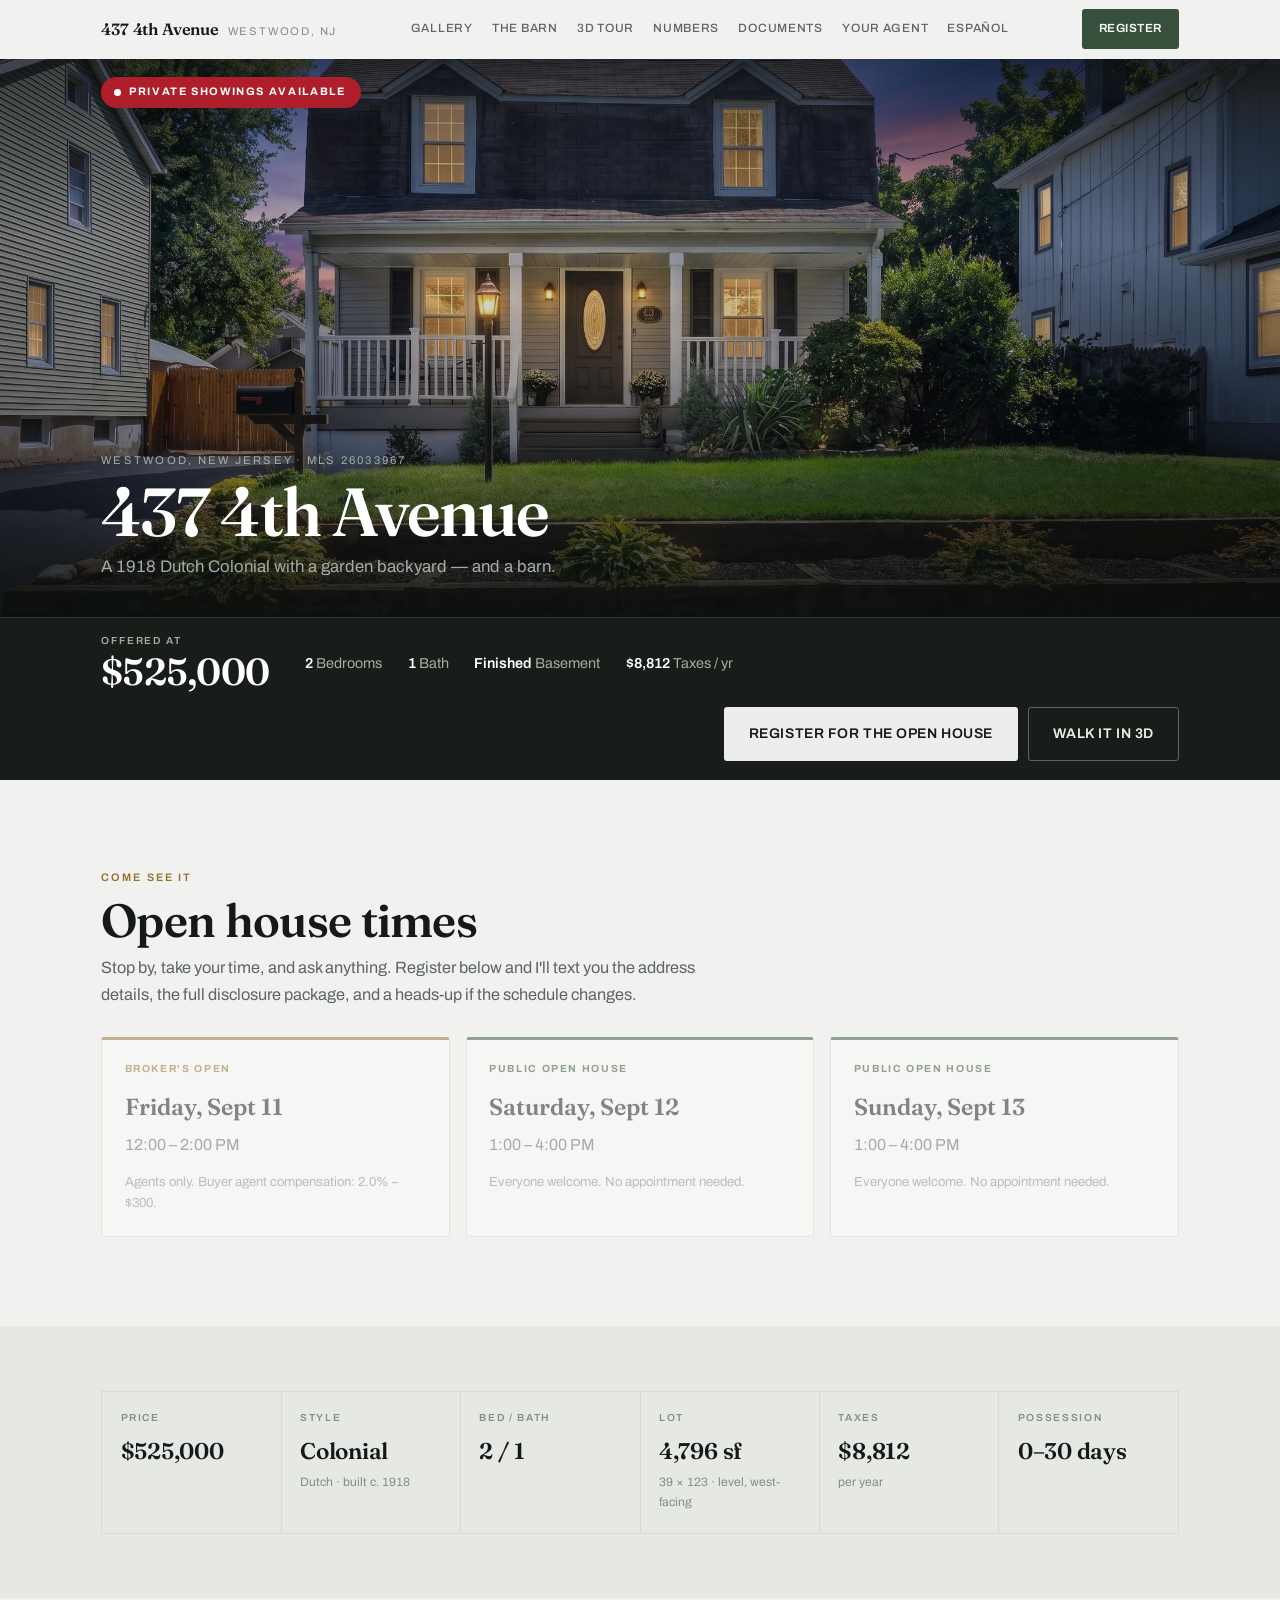
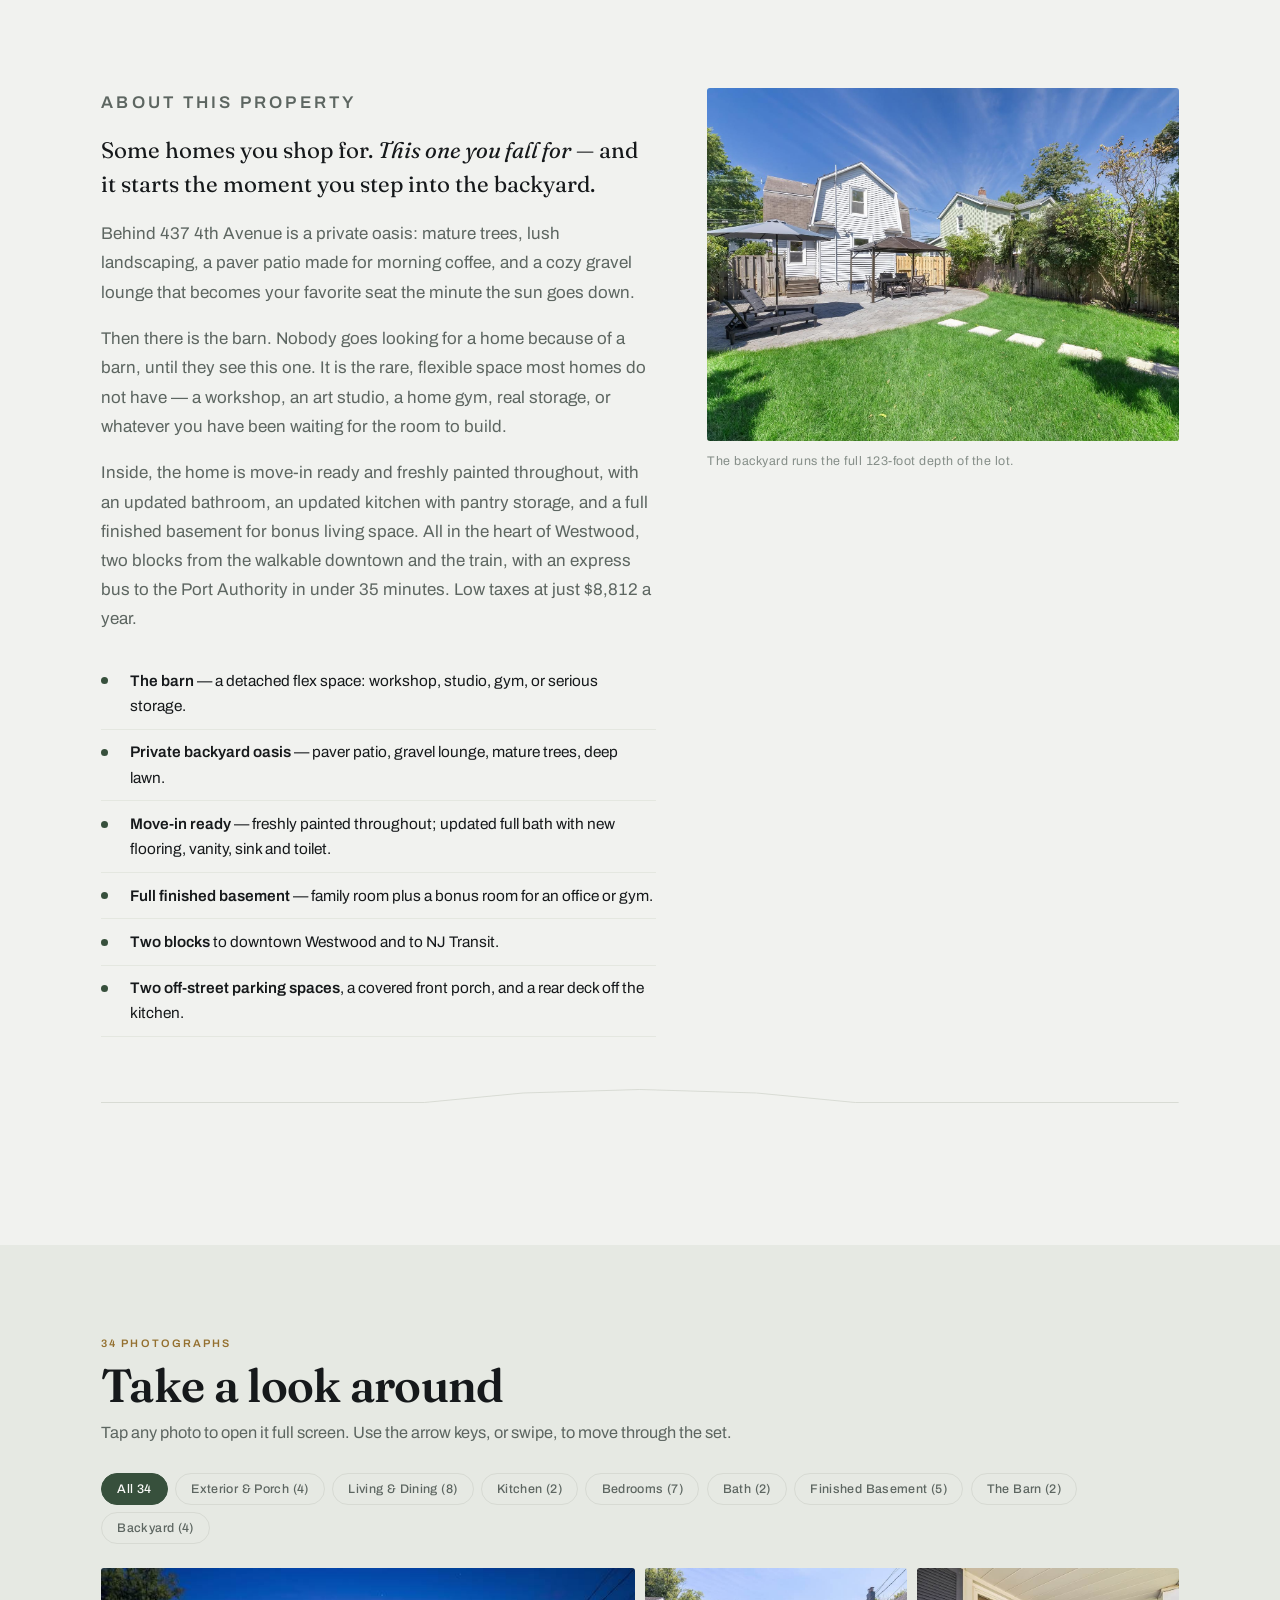
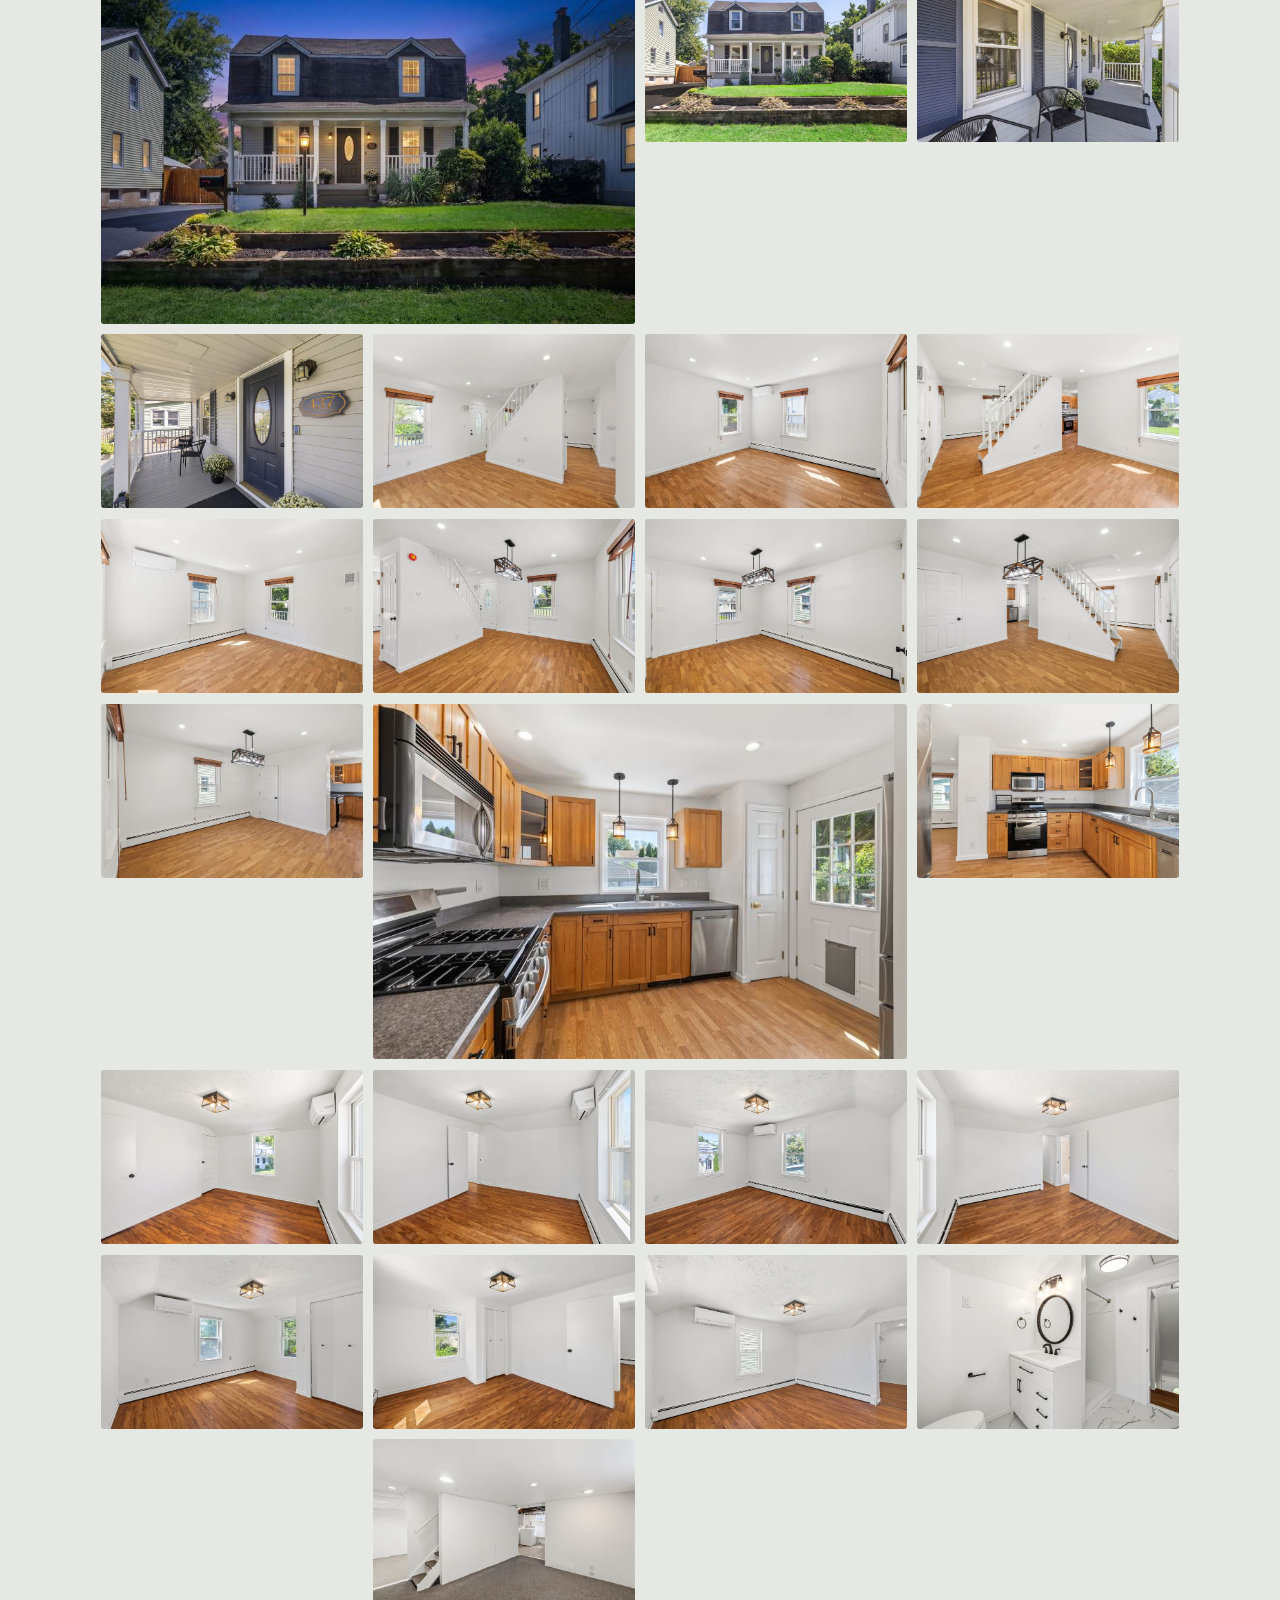
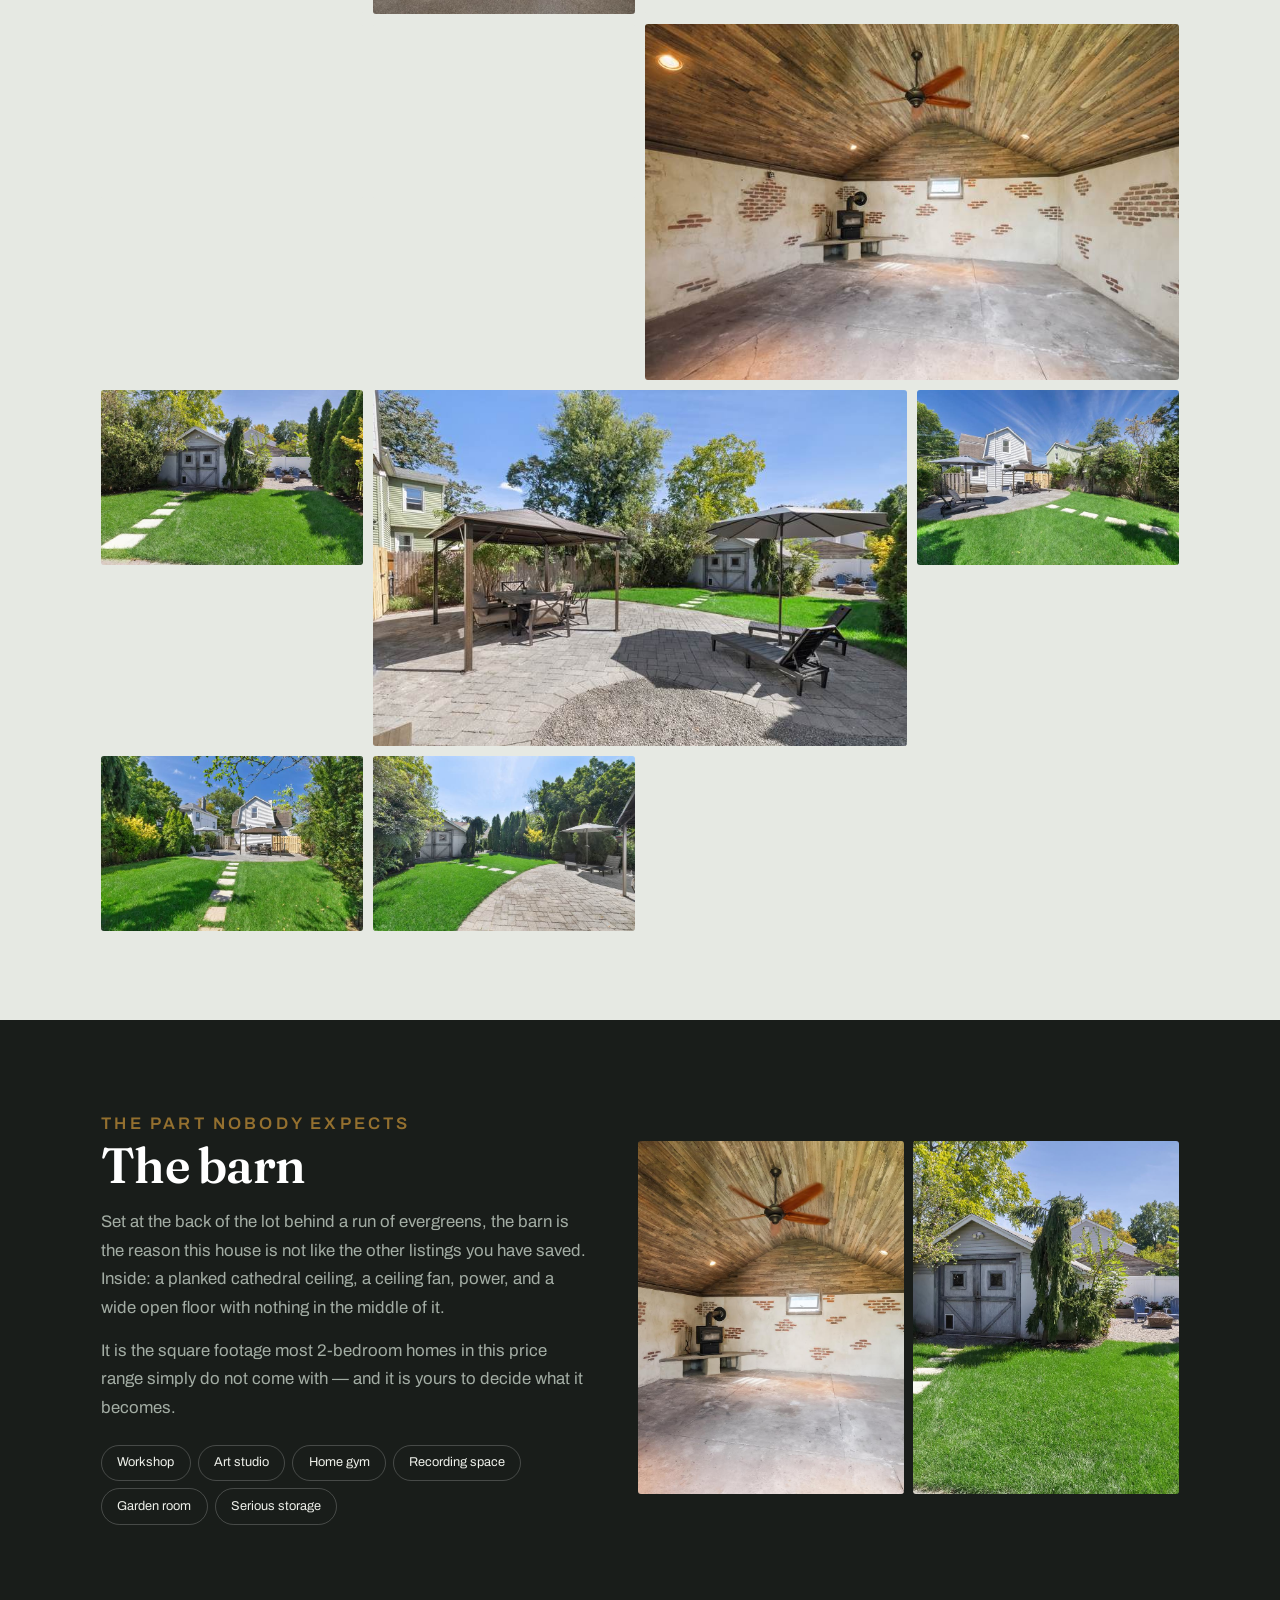
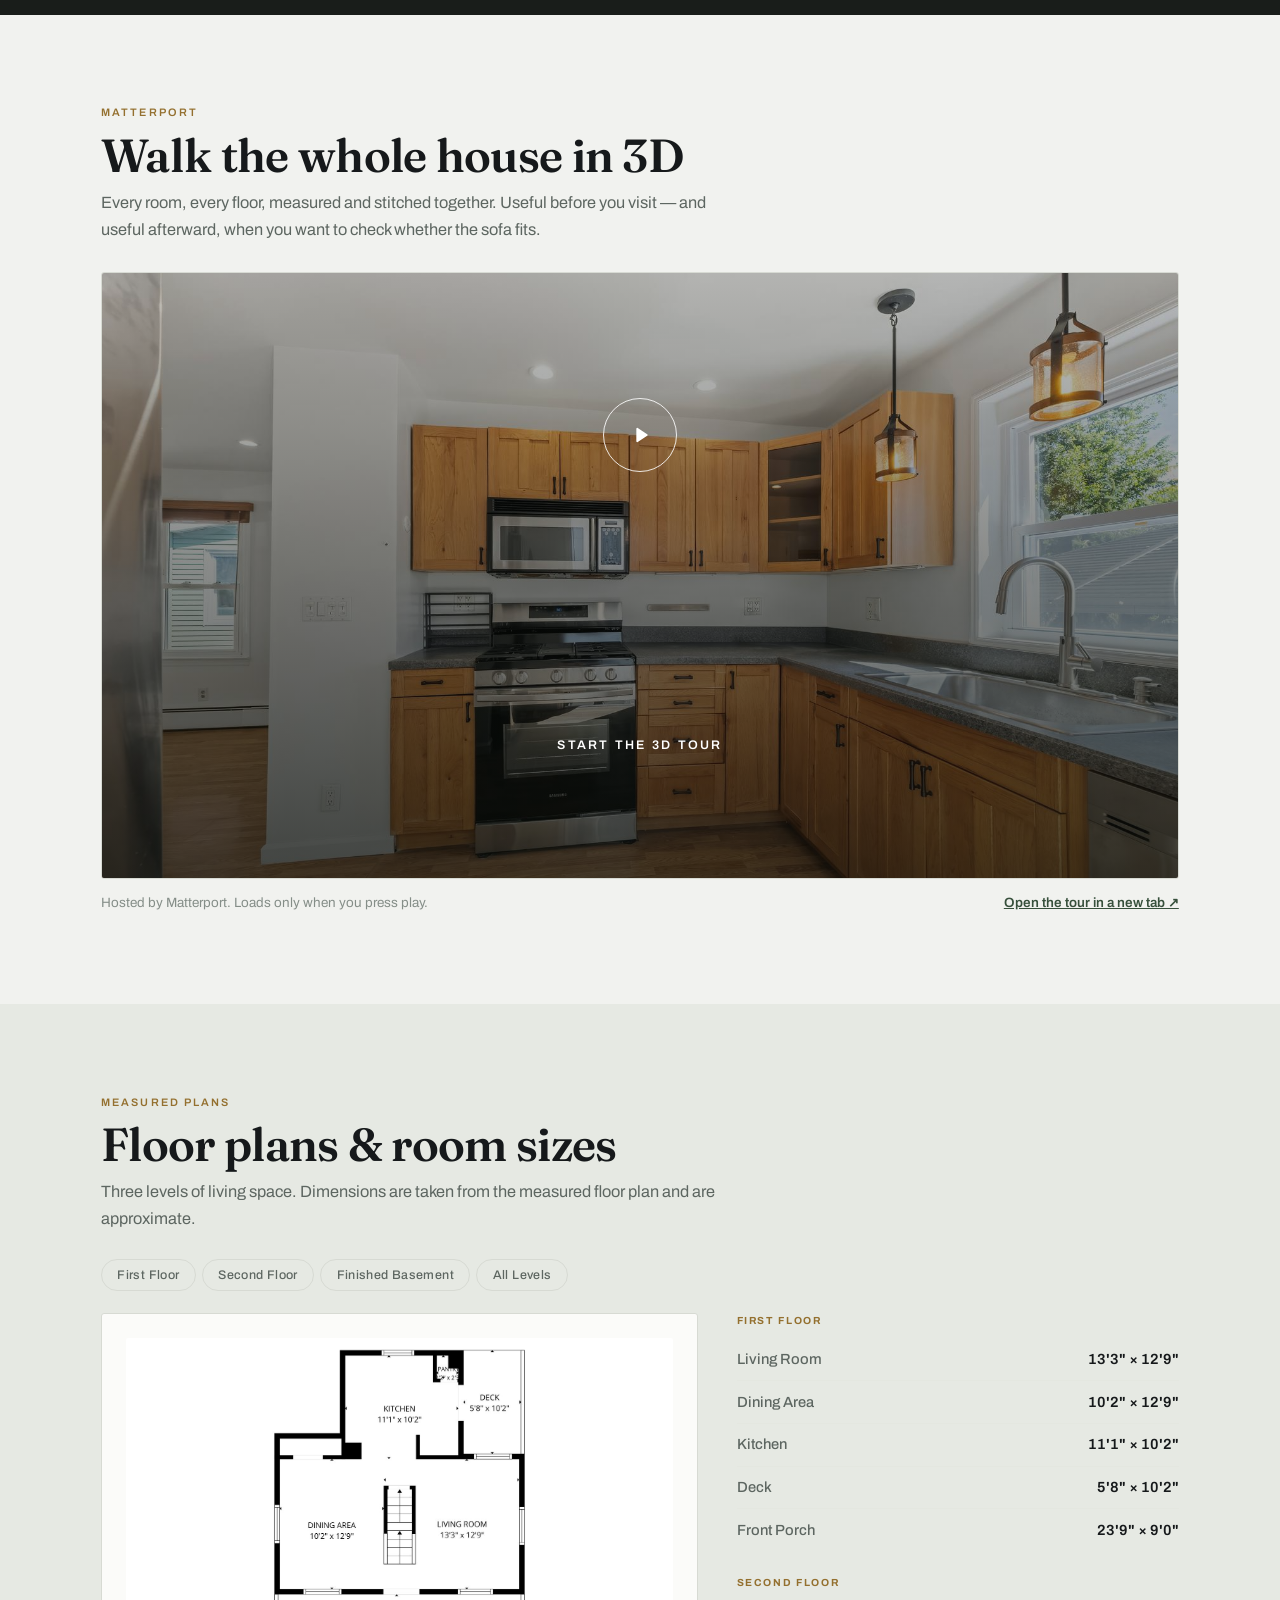
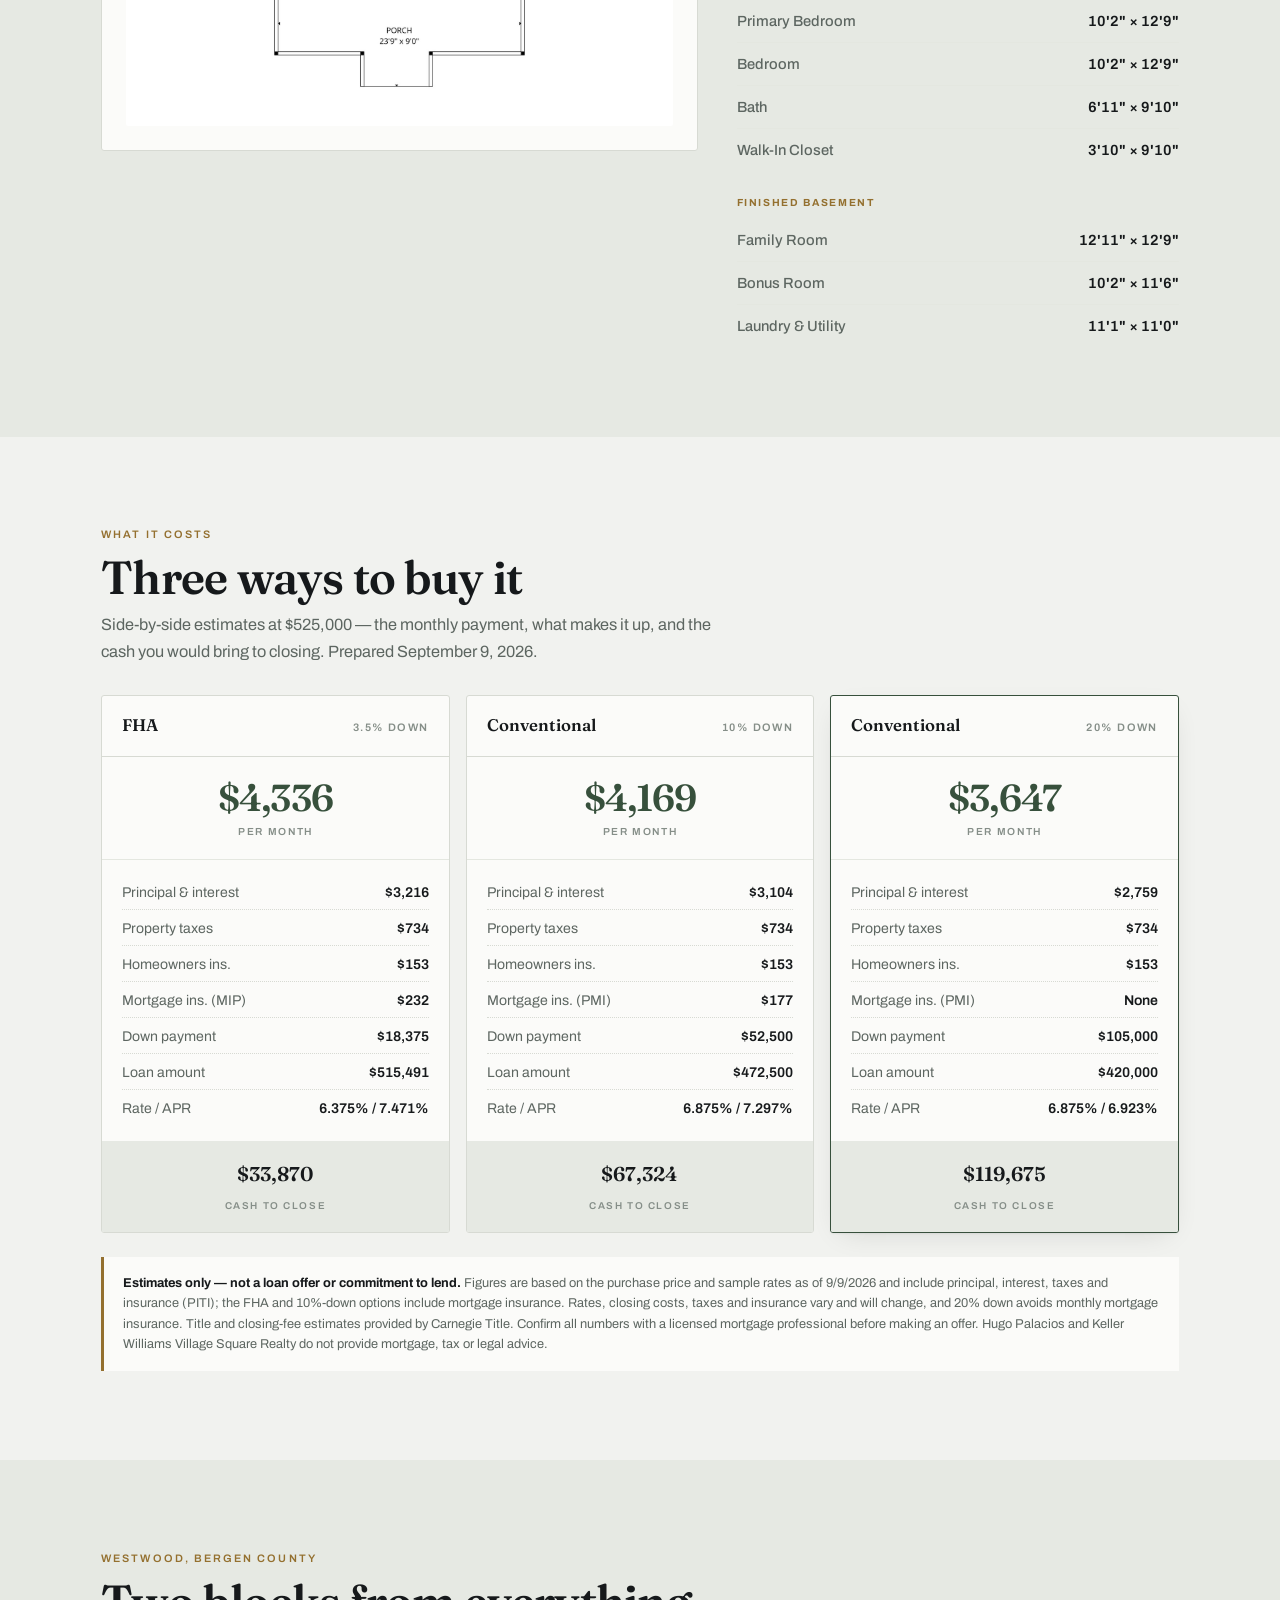
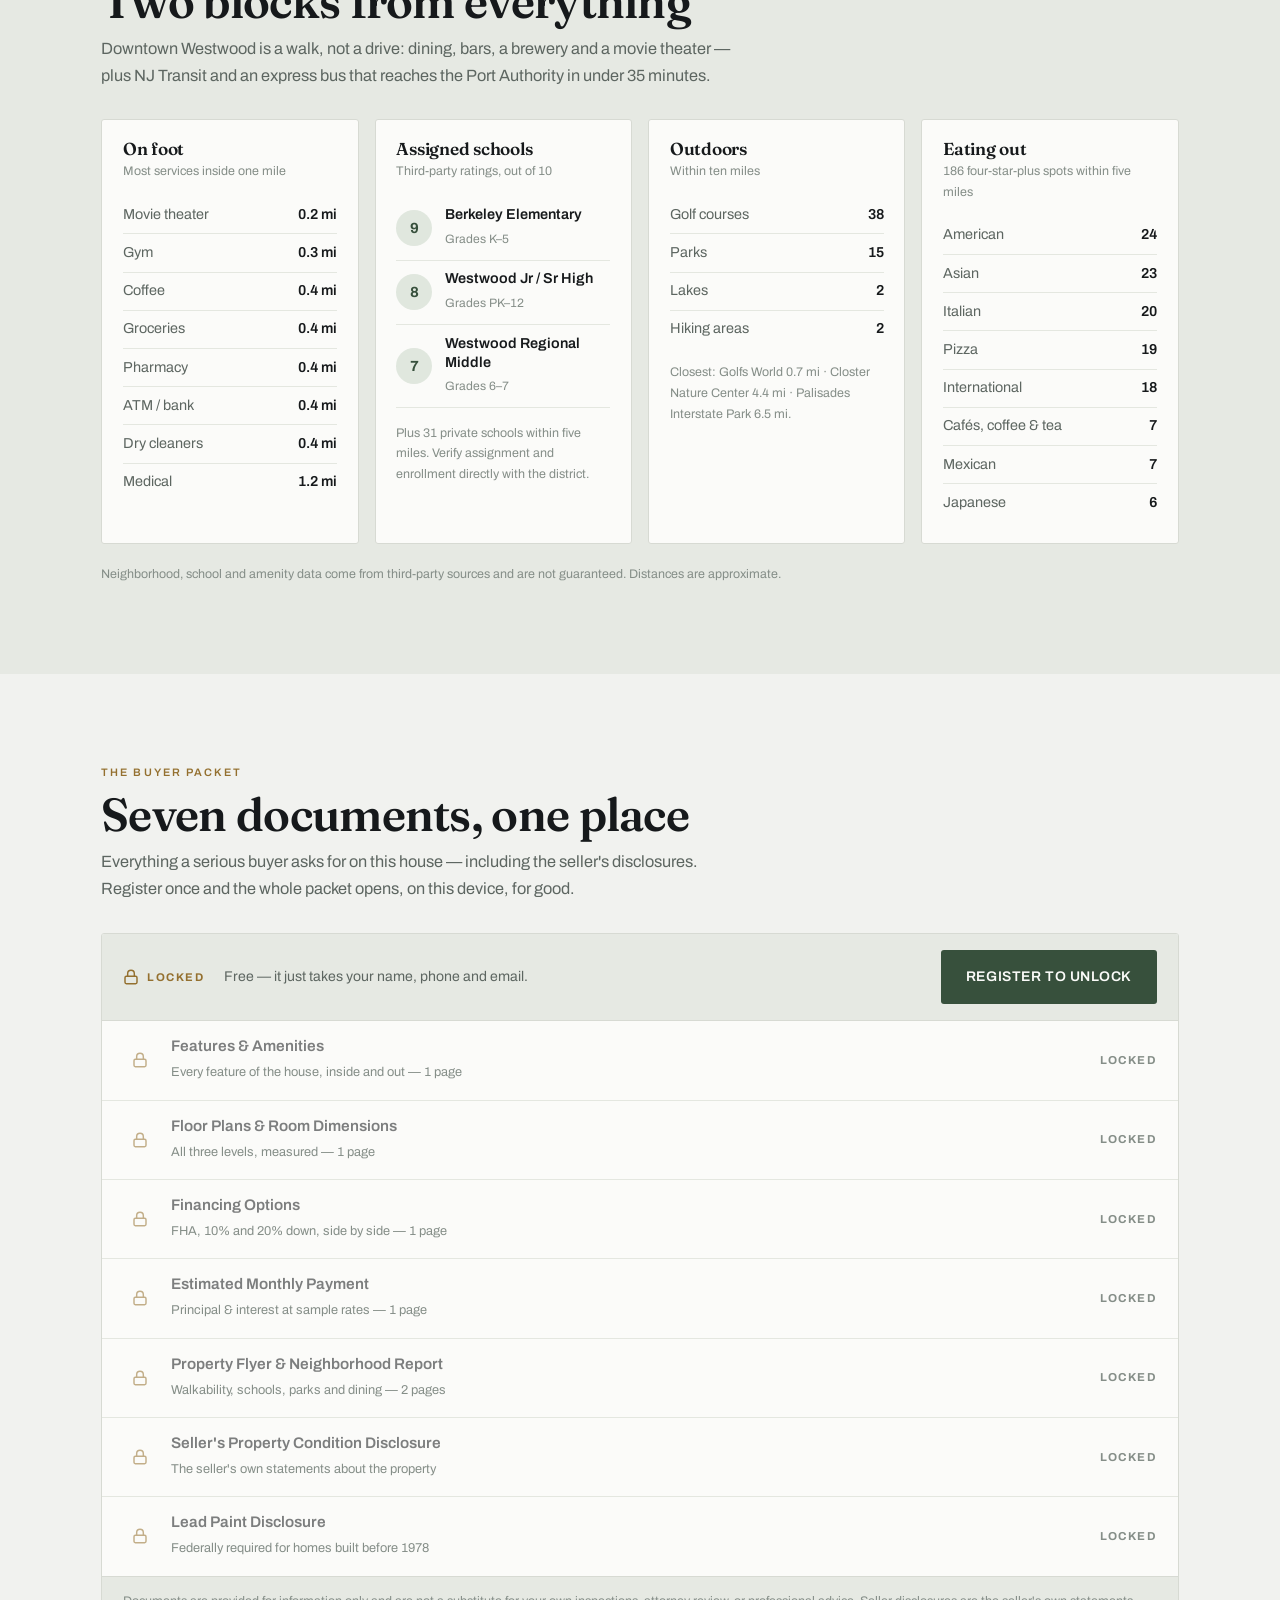
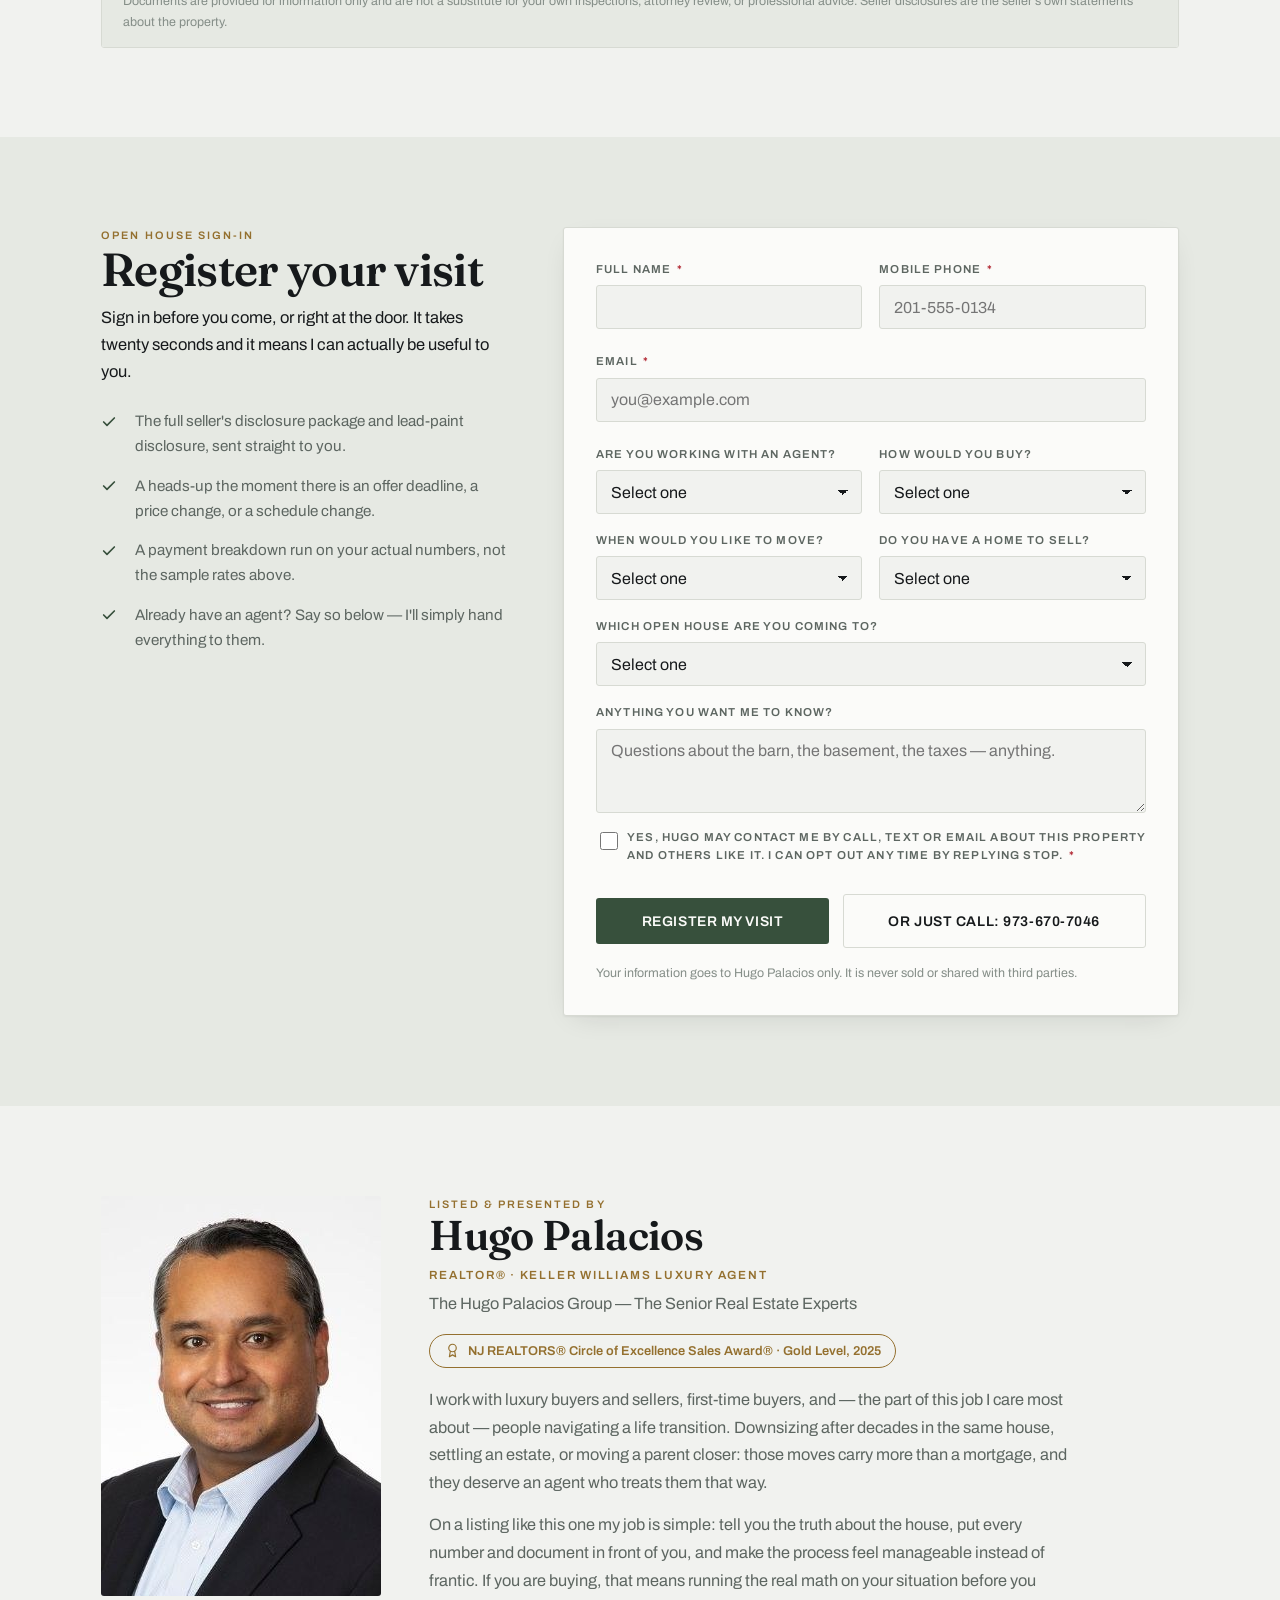
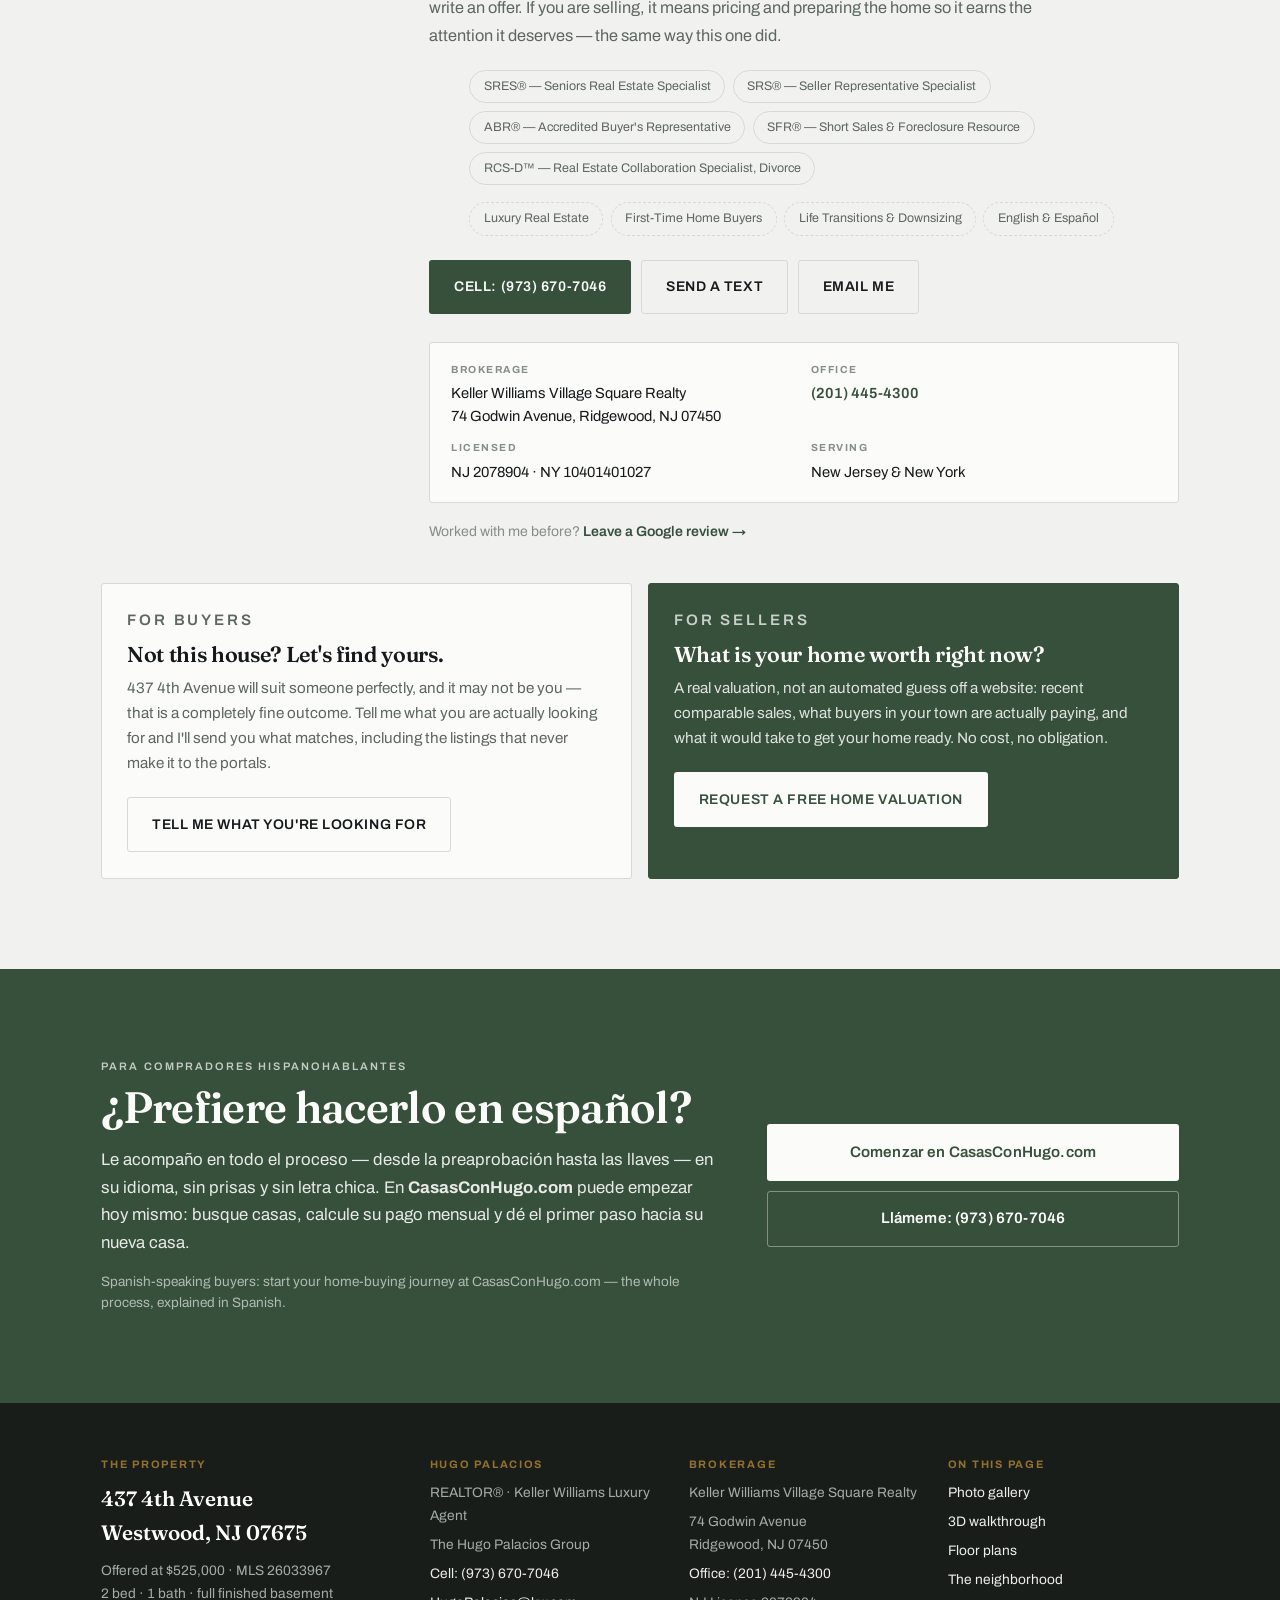
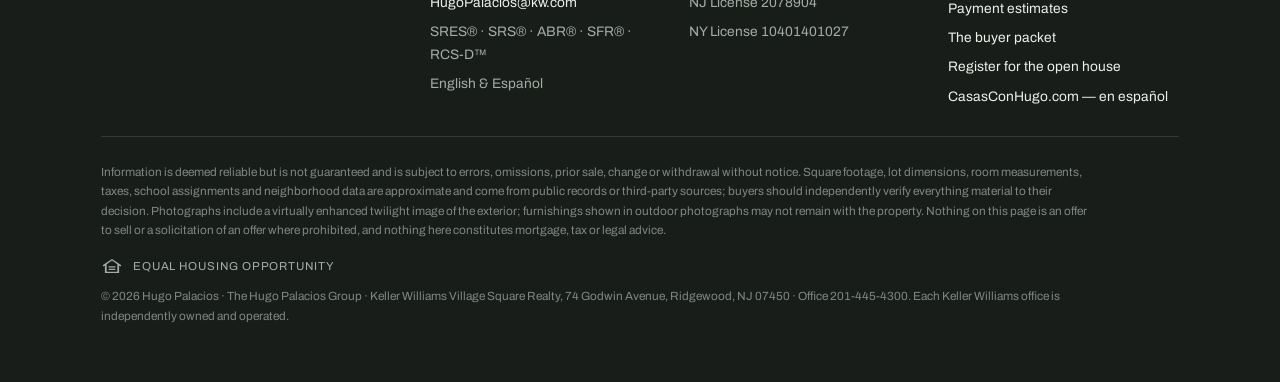
==== commit 1c6ccd55: "Fix nav bar overlap and make the open-house sign fit one page Nav: the brandmark had min-width:0 whi" ====
--- a/index.html
+++ b/index.html
@@ -28,11 +28,9 @@
       <a href="#gallery">Gallery</a>
       <a href="#barn">The&nbsp;Barn</a>
       <a href="#tour">3D&nbsp;Tour</a>
-      <a href="#plans">Floor&nbsp;Plans</a>
-      <a href="#numbers">Numbers</a>
+      <a href="#numbers" class="nav-opt">Numbers</a>
       <a href="#documents">Documents</a>
-      <a href="#neighborhood">Neighborhood</a>
-      <a href="#hugo">Your&nbsp;Agent</a>
+      <a href="#hugo" class="nav-opt">Your&nbsp;Agent</a>
       <a href="#espanol" lang="es">Español</a>
     </nav>
     <a class="btn btn-primary" href="#register">Register</a>
@@ -681,6 +679,7 @@
           <li><a href="#gallery">Photo gallery</a></li>
           <li><a href="#tour">3D walkthrough</a></li>
           <li><a href="#plans">Floor plans</a></li>
+          <li><a href="#neighborhood">The neighborhood</a></li>
           <li><a href="#numbers">Payment estimates</a></li>
           <li><a href="#documents">The buyer packet</a></li>
           <li><a href="#register">Register for the open house</a></li>
--- a/styles.css
+++ b/styles.css
@@ -185,16 +185,18 @@
   transition: border-color .2s ease, background-color .2s ease;
 }
 .topbar.is-stuck { border-bottom-color: var(--line); }
-.topbar-inner { display: flex; align-items: center; justify-content: space-between; gap: 1rem; height: 58px; }
-.brandmark { display: flex; align-items: baseline; gap: .55rem; text-decoration: none; min-width: 0; }
+.topbar-inner { display: flex; align-items: center; justify-content: space-between; gap: 1.25rem; height: 58px; }
+.brandmark { display: flex; align-items: baseline; gap: .55rem; text-decoration: none; flex: 0 0 auto; }
 .brandmark b { font-family: var(--display); font-weight: 600; font-size: 1.02rem; letter-spacing: -.01em; white-space: nowrap; }
 .brandmark span { display: none; font-size: .7rem; letter-spacing: .16em; text-transform: uppercase; color: var(--text-3); white-space: nowrap; }
 @media (min-width: 560px) { .brandmark span { display: inline; } }
-.navlinks { display: none; gap: 1.6rem; }
-.navlinks a { font-size: .8rem; font-weight: 500; letter-spacing: .06em; text-transform: uppercase; color: var(--text-2); text-decoration: none; }
+.navlinks { display: none; gap: clamp(.7rem, 1.5vw, 1.45rem); flex: 1 1 auto; min-width: 0; justify-content: center; overflow: hidden; }
+.navlinks a { font-size: .75rem; font-weight: 500; letter-spacing: .06em; text-transform: uppercase; color: var(--text-2); text-decoration: none; white-space: nowrap; }
 .navlinks a:hover { color: var(--accent); }
-.topbar .btn { padding: .6rem 1rem; font-size: .74rem; }
-@media (min-width: 950px) { .navlinks { display: flex; } }
+.topbar .btn { padding: .6rem 1rem; font-size: .74rem; flex: 0 0 auto; }
+@media (min-width: 1040px) { .navlinks { display: flex; } }
+/* Below this the seven links no longer fit beside the mark and the button. */
+@media (max-width: 1199px) { .navlinks a.nav-opt { display: none; } }
 
 /* ------------------------------------------------------------- hero --- */
 
@@ -512,8 +514,8 @@
 }
 .dock a.key { color: var(--accent); }
 .dock a svg { width: 19px; height: 19px; }
-@media (min-width: 950px) { .dock { display: none; } }
-@media (max-width: 949px) { body { padding-bottom: 62px; } }
+@media (min-width: 1040px) { .dock { display: none; } }
+@media (max-width: 1039px) { body { padding-bottom: 62px; } }
 
 /* ---------------------------------------------------------- footer --- */
 
